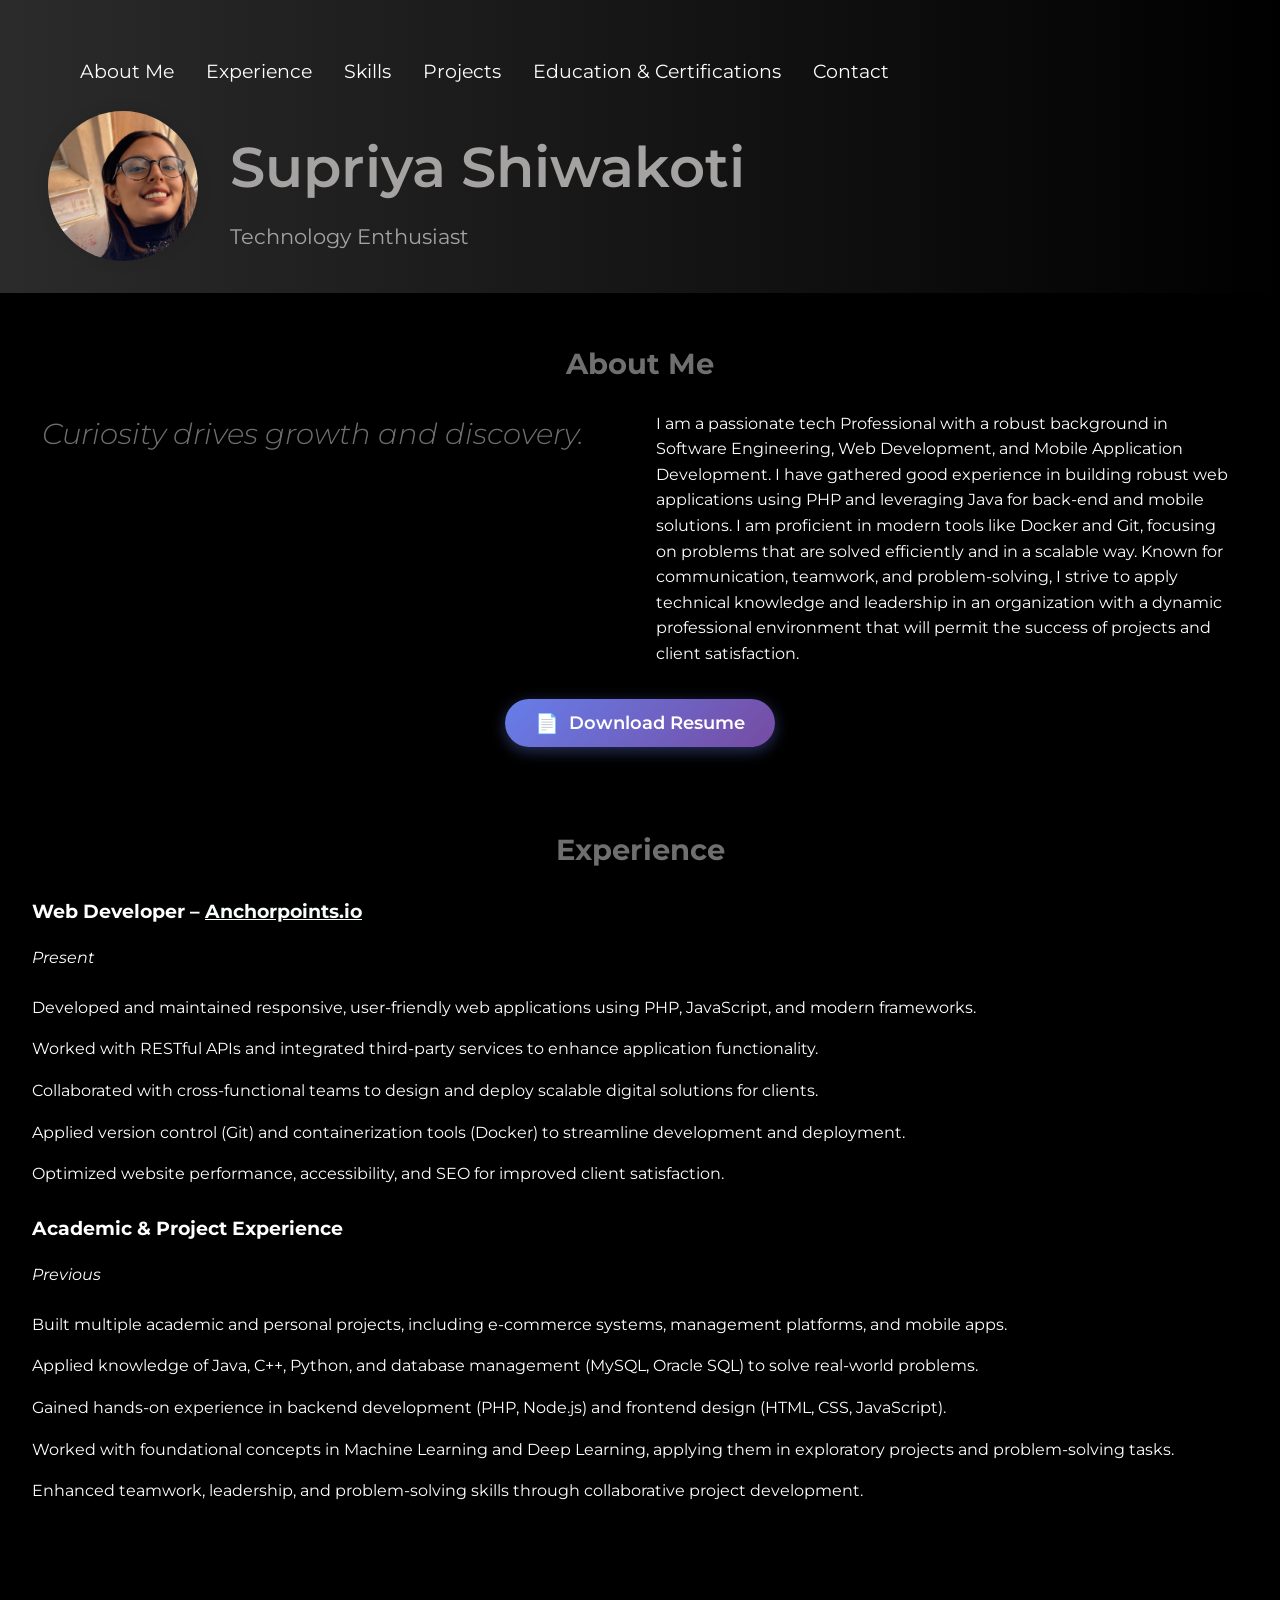
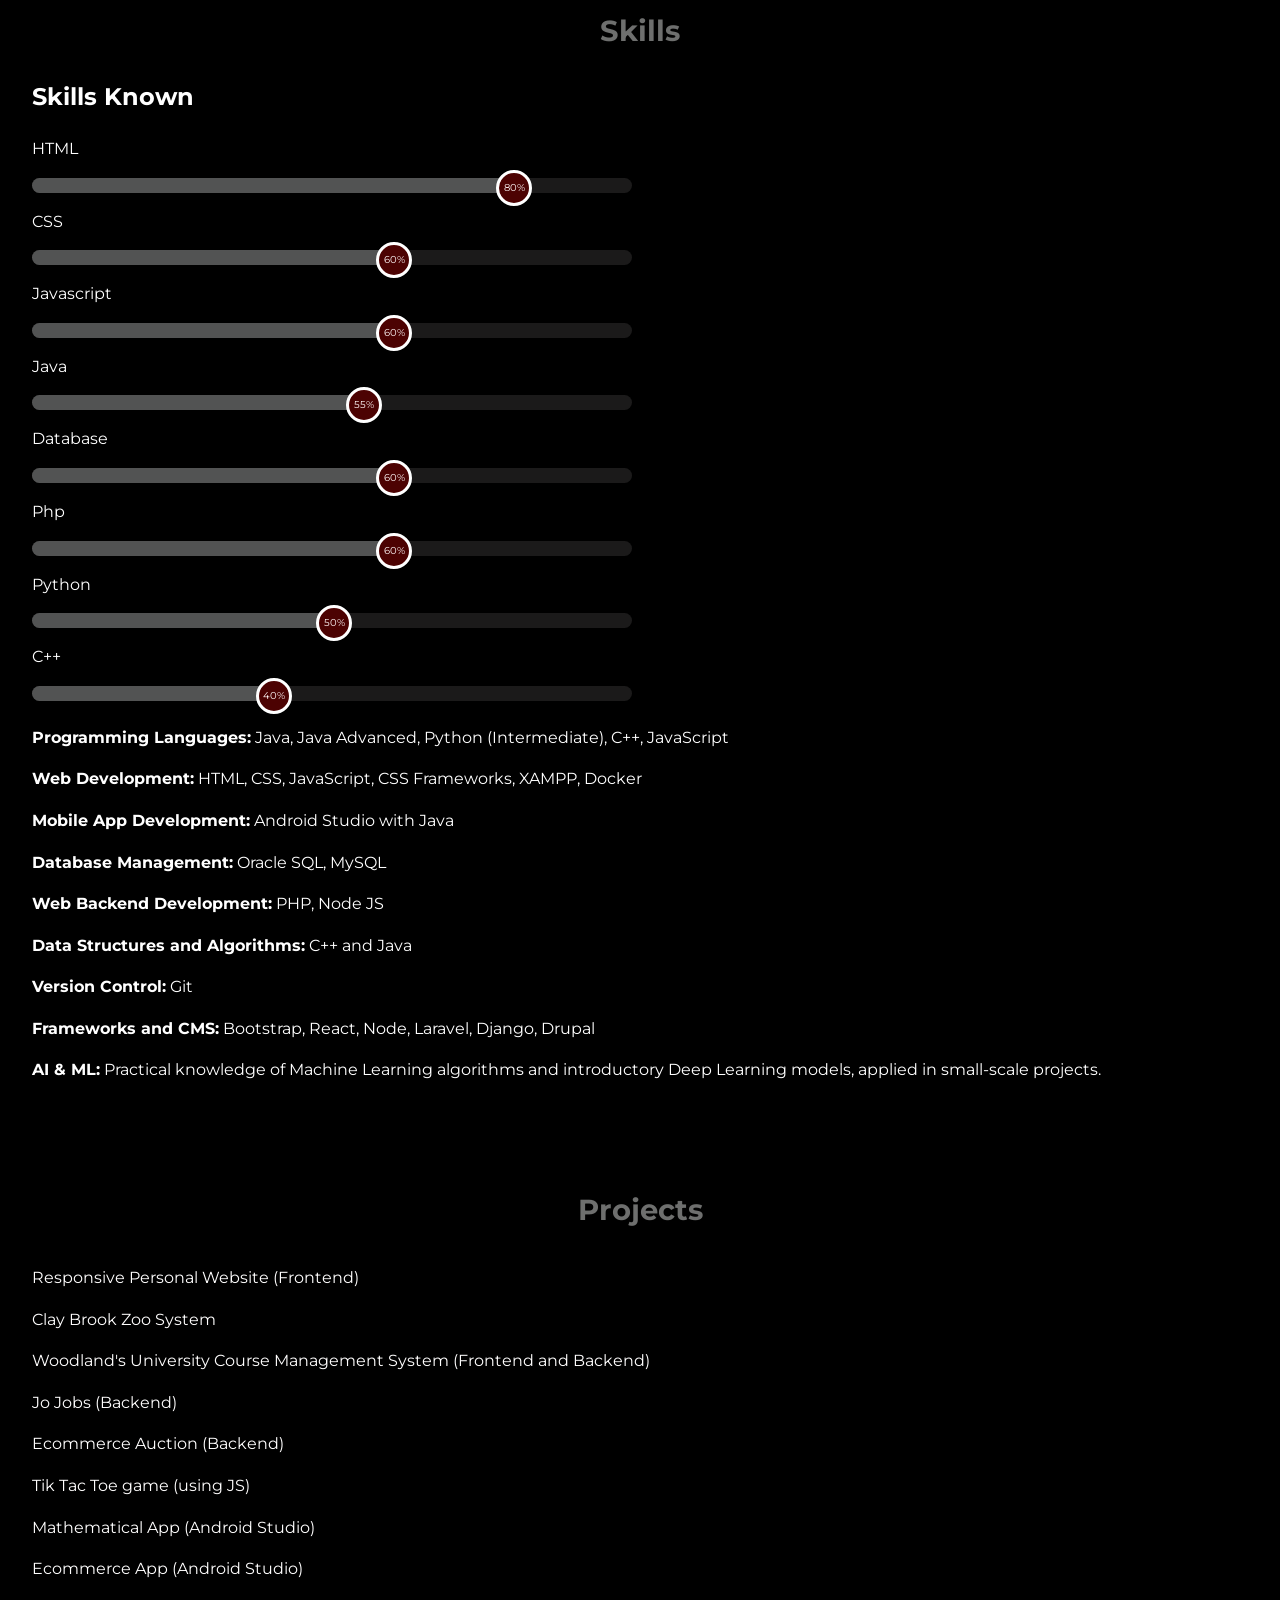
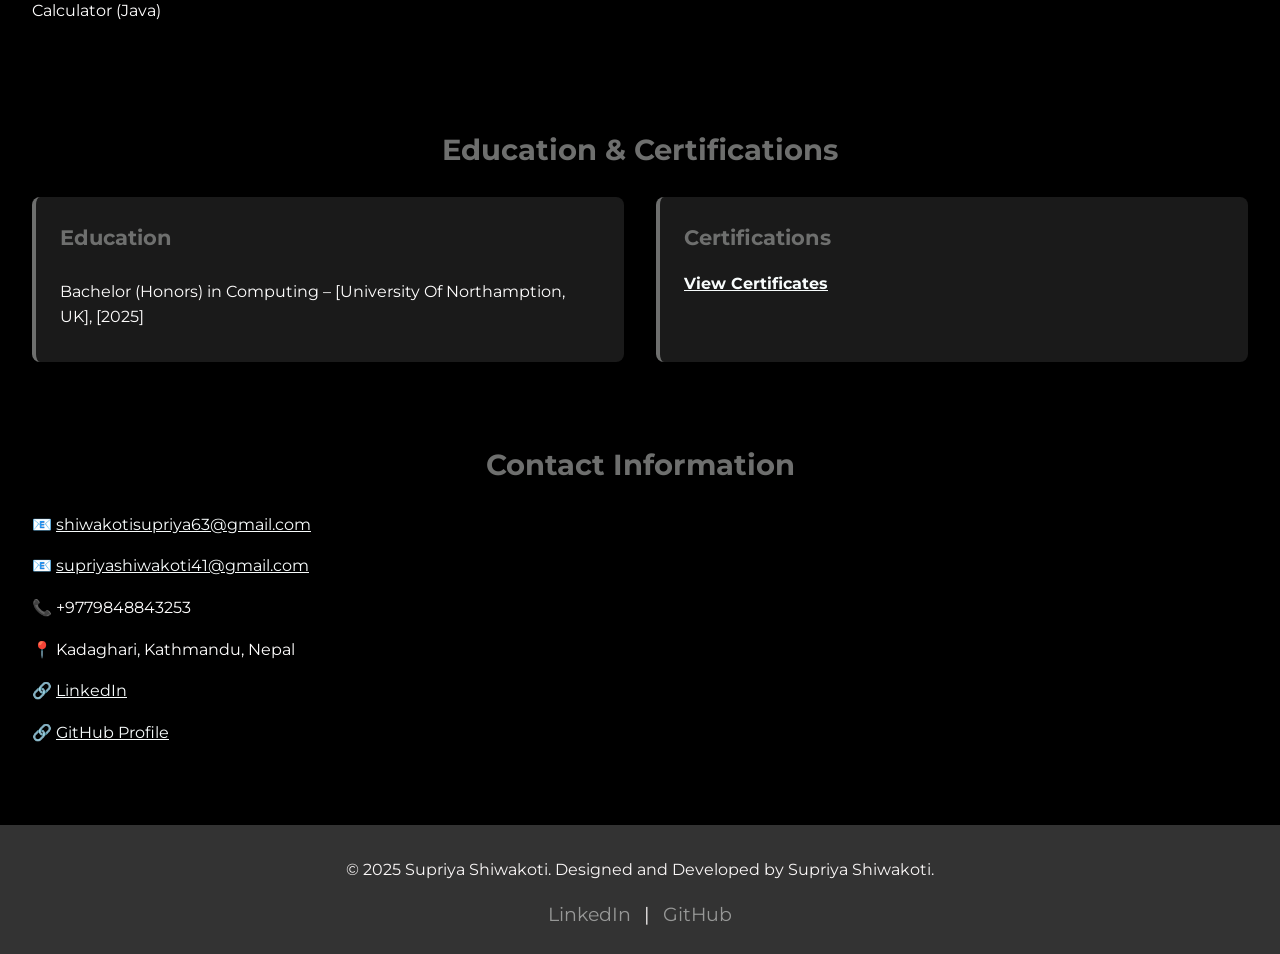
==== index.html @ e42bc9cd "hamburger fixes" ====
<!DOCTYPE html>
<html lang="en">

<head>
    <meta charset="UTF-8">
    <meta name="viewport" content="width=device-width, initial-scale=1.0">
    <title>Supriya Shiwakoti | Technology Enthusiast</title>
    <link rel="stylesheet" href="style.css">
    <link href="https://fonts.googleapis.com/css2?family=Montserrat:wght@300;400;600&display=swap" rel="stylesheet">
    <link href="https://cdn.jsdelivr.net/npm/aos@2.3.1/dist/aos.css" rel="stylesheet">
</head>

<body>
    <header>
        <nav class="navbar">
            <div class="nav-container">
                <button class="hamburger" id="hamburger" onclick="toggleMenu()">
                    <span class="hamburger-line"></span>
                    <span class="hamburger-line"></span>
                    <span class="hamburger-line"></span>
                </button>
                <ul class="nav-menu" id="nav-menu">
                    <li><a href="#about" onclick="closeMenu()">About Me</a></li>
                    <li><a href="#experience" onclick="closeMenu()">Experience</a></li>
                    <li><a href="#skills" onclick="closeMenu()">Skills</a></li>
                    <li><a href="#projects" onclick="closeMenu()">Projects</a></li>
                    <li><a href="#education" onclick="closeMenu()">Education & Certifications</a></li>
                    <li><a href="#contact" onclick="closeMenu()">Contact</a></li>
                </ul>
            </div>
        </nav>
        <div class="profile-container" data-aos="fade-down">
            <img src="images/profile.jpg" alt="Supriya Shiwakoti" class="profile-photo">
            <div class="profile-info">
                <h1>Supriya Shiwakoti</h1>
                <p>Technology Enthusiast</p>
            </div>
        </div>
    </header>

    <section id="about" data-aos="fade-right">
        <h2>About Me</h2>
        <div class="about-content">
            <p class="left">Curiosity drives growth and discovery.</p>
            <p class="right">I am a passionate tech Professional with a robust background in Software Engineering, Web
                Development, and Mobile Application Development. I have gathered good experience in building robust web
                applications using PHP and leveraging Java for back-end and mobile solutions. I am proficient in modern
                tools like Docker and Git, focusing on problems that are solved efficiently and in a scalable way. Known for
                communication, teamwork, and problem-solving, I strive to apply technical knowledge and leadership in an
                organization with a dynamic professional environment that will permit the success of projects and client
                satisfaction.</p>
        </div>
        <div class="resume-download">
            <button class="download-btn" onclick="downloadResume()">
                <span class="download-icon">📄</span>
                Download Resume
            </button>
        </div>
    </section>

    <section id="experience" data-aos="fade-left">
        <h2>Experience</h2>

        <div class="experience-item">
            <h3>Web Developer – <a href="https://www.anchorpoints.io/" target="_blank">Anchorpoints.io</a></h3>
            <p><em>Present</em></p>
            <ul>
                <li>Developed and maintained responsive, user-friendly web applications using PHP, JavaScript, and
                    modern frameworks.</li>
                <li>Worked with RESTful APIs and integrated third-party services to enhance application functionality.
                </li>
                <li>Collaborated with cross-functional teams to design and deploy scalable digital solutions for
                    clients.</li>
                <li>Applied version control (Git) and containerization tools (Docker) to streamline development and
                    deployment.</li>
                <li>Optimized website performance, accessibility, and SEO for improved client satisfaction.</li>
            </ul>
        </div>

        <div class="experience-item">
            <h3>Academic & Project Experience</h3>
            <p><em>Previous</em></p>
            <ul>
                <li>Built multiple academic and personal projects, including e-commerce systems, management platforms,
                    and mobile apps.</li>
                <li>Applied knowledge of Java, C++, Python, and database management (MySQL, Oracle SQL) to solve
                    real-world problems.</li>
                <li>Gained hands-on experience in backend development (PHP, Node.js) and frontend design (HTML, CSS,
                    JavaScript).</li>
                <li>Worked with foundational concepts in Machine Learning and Deep Learning, applying them in
                    exploratory projects and problem-solving tasks.</li>
                <li>Enhanced teamwork, leadership, and problem-solving skills through collaborative project development.
                </li>
            </ul>
        </div>
    </section>

    <section id="skills" data-aos="fade-left">
        <h2>Skills</h2>
        <div class="skill">
            <h1 class="Education">Skills Known</h1>
                <p>HTML</p>
                <div class="bar">
                    <div id="html-bar" class="html"><span>80%</span></div>
                </div>
                <p>CSS</p>
                <div class="bar">
                    <div id="css-bar" class="css"><span>60%</span></div>
                </div>
                <p>Javascript</p>
                <div class="bar">
                    <div id="js-bar" class="js"><span>60%</span></div>
                </div>
                <p>Java</p>
                <div class="bar">
                    <div id="java-bar" class="java"><span>55%</span></div>
                </div>
                <p>Database</p>
                <div class="bar">
                    <div id="database-bar" class="database"><span>60%</span></div>
                </div>
                <p>Php</p>
                <div class="bar">
                    <div id="php-bar" class="php"><span>60%</span></div>
                </div>
                <p>Python</p>
                <div class="bar">
                    <div id="python-bar" class="python"><span>50%</span></div>
                </div>
                <p>C++</p>
                <div class="bar">
                    <div id="c-bar" class="c"><span>40%</span></div>
                </div>

                <ul>
                    <li><strong>Programming Languages:</strong> Java, Java Advanced, Python (Intermediate), C++, JavaScript</li>
                    <li><strong>Web Development:</strong> HTML, CSS, JavaScript, CSS Frameworks, XAMPP, Docker</li>
                    <li><strong>Mobile App Development:</strong> Android Studio with Java</li>
                    <li><strong>Database Management:</strong> Oracle SQL, MySQL</li>
                    <li><strong>Web Backend Development:</strong> PHP, Node JS</li>
                    <li><strong>Data Structures and Algorithms:</strong> C++ and Java</li>
                    <li><strong>Version Control:</strong> Git</li>
                    <li><strong>Frameworks and CMS:</strong> Bootstrap, React, Node, Laravel, Django, Drupal</li>
                    <li><strong>AI & ML:</strong> Practical knowledge of Machine Learning algorithms and introductory Deep Learning models, applied in small-scale projects.</li>
                </ul>
        </div>
    </section>

    <section id="projects" data-aos="fade-right">
        <h2>Projects</h2>
        <ul>
            <li>Responsive Personal Website (Frontend)</li>
            <li>Clay Brook Zoo System</li>
            <li>Woodland's University Course Management System (Frontend and Backend)</li>
            <li>Jo Jobs (Backend)</li>
            <li>Ecommerce Auction (Backend)</li>
            <li>Tik Tac Toe game (using JS)</li>
            <li>Mathematical App (Android Studio)</li>
            <li>Ecommerce App (Android Studio)</li>
            <li>Calculator (Java)</li>
        </ul>
    </section>

    <!-- Education & Certifications Combined -->
    <section id="education" data-aos="fade-left">
        <h2>Education & Certifications</h2>
        
        <div class="education-certifications-container">
            <div class="education-section">
                <h3>Education</h3>
                <ul>
                    <li>Bachelor (Honors) in Computing – [University Of Northamption, UK], [2025]</li>
                </ul>
            </div>
            
            <div class="certifications-section">
                <h3>Certifications</h3>
                <p><a href="https://drive.google.com/drive/folders/1n_HF48qTljhm63hJUiaaTeq3biETv0tl?usp=drive_link" target="_blank"><strong>View Certificates</strong></a></p>
            </div>
        </div>
    </section>

    <section id="contact" data-aos="fade-up">
        <h2>Contact Information</h2>
        <p>📧 <a href="mailto:shiwakotisupriya63@gmail.com">shiwakotisupriya63@gmail.com</a></p>
        <p>📧 <a href="mailto:supriyashiwakoti41@gmail.com">supriyashiwakoti41@gmail.com</a></p>
        <p>📞 +9779848843253</p>
        <p>📍 Kadaghari, Kathmandu, Nepal</p>
        <p>🔗 <a href="https://www.linkedin.com/in/supriya-shiwakoti-239067282/ " target="_blank">LinkedIn</a></p>
        <p>🔗 <a href="https://github.com/shiwakotisupriya" target="_blank">GitHub Profile</a></p>
    </section>

    <!-- Back to Top Button -->
    <button id="backToTopBtn" class="back-to-top" onclick="scrollToTop()">
        <span class="arrow-up">↑</span>
    </button>

    <footer data-aos="fade-in">
        <p>© 2025 Supriya Shiwakoti. Designed and Developed by Supriya Shiwakoti.</p>
        <div class="social-links">
            <a href="https://www.linkedin.com/in/supriya-shiwakoti-239067282/ " target="_blank">LinkedIn</a> |
            <a href="https://github.com/shiwakotisupriya" target="_blank">GitHub</a>
        </div>
    </footer>

    <script src="https://cdn.jsdelivr.net/npm/aos@2.3.1/dist/aos.js"></script>
    <script src="script.js"></script>
    <script>
        function downloadResume() {
            // Create a temporary link element
            const link = document.createElement('a');
            
            // Set the download URL 
            link.href = 'resume/Supriya_Shiwakoti_Resume.pdf'; 
            
            // Set the download attribute with filename
            link.download = 'Supriya_Shiwakoti_Resume.pdf';
            
            // Append to body, click, and remove
            document.body.appendChild(link);
            link.click();
            document.body.removeChild(link);
        }

        // Hamburger menu functionality
        function toggleMenu() {
            const hamburger = document.getElementById('hamburger');
            const navMenu = document.getElementById('nav-menu');
            
            hamburger.classList.toggle('active');
            navMenu.classList.toggle('active');
        }

        function closeMenu() {
            const hamburger = document.getElementById('hamburger');
            const navMenu = document.getElementById('nav-menu');
            
            hamburger.classList.remove('active');
            navMenu.classList.remove('active');
        }

        // Close menu when clicking outside
        document.addEventListener('click', function(event) {
            const hamburger = document.getElementById('hamburger');
            const navMenu = document.getElementById('nav-menu');
            const navbar = document.querySelector('.navbar');
            
            if (!navbar.contains(event.target)) {
                hamburger.classList.remove('active');
                navMenu.classList.remove('active');
            }
        });

        // Back to Top Button functionality
        function scrollToTop() {
            window.scrollTo({
                top: 0,
                behavior: 'smooth'
            });
        }

        // Show/Hide Back to Top Button based on scroll position
        window.onscroll = function() {
            const backToTopBtn = document.getElementById("backToTopBtn");
            if (document.body.scrollTop > 300 || document.documentElement.scrollTop > 300) {
                backToTopBtn.style.display = "block";
                backToTopBtn.style.opacity = "1";
            } else {
                backToTopBtn.style.opacity = "0";
                setTimeout(() => {
                    if (backToTopBtn.style.opacity === "0") {
                        backToTopBtn.style.display = "none";
                    }
                }, 300);
            }
        };
    </script>
</body>
</html>
---- style.css ----
html, body {
    overflow-x: hidden; /* Prevent horizontal scrolling */
    width: 100%; /* Ensure the width is always 100% of the viewport */
}
body {
    font-family: 'Montserrat', Arial, sans-serif;
    margin: 0;
    padding: 0;
    line-height: 1.6;
    background-color: #000;
    color: #fffefe;
    overflow-x: hidden;
}

.navbar {
    background: #06060600;
    padding: 1rem;
    position: relative;
}

.nav-container {
    display: flex;
    justify-content: center;
    align-items: center;
    position: relative;
}

.hamburger {
    display: none;
    flex-direction: column;
    background: transparent;
    border: none;
    cursor: pointer;
    padding: 0.5rem;
    position: fixed;
    right: 10px;
    z-index: 1001;
}

.hamburger-line {
    width: 25px;
    height: 3px;
    background-color: #fffefe;
    margin: 3px 0;
    transition: all 0.3s ease;
    border-radius: 3px;
}

.hamburger.active .hamburger-line:nth-child(1) {
    transform: rotate(45deg) translate(5px, 5px);
}

.hamburger.active .hamburger-line:nth-child(2) {
    opacity: 0;
}

.hamburger.active .hamburger-line:nth-child(3) {
    transform: rotate(-45deg) translate(7px, -6px);
}

.nav-menu {
    list-style: none;
    margin: 0;
    padding: 0;
    display: flex;
    justify-content: center;
    transition: all 0.3s ease;
}

.nav-menu li {
    margin: 0 1rem;
}

.nav-menu li a {
    color: #fffefe;
    text-decoration: none;
    font-size: 1.2rem;
    transition: color 0.3s ease;
}

.nav-menu li a:hover {
    color: rgb(110, 111, 110);
}

header {
    background: linear-gradient(to right, #2b2b2b, #000000);
    color: #a5a2a2;
    padding: 2rem 3rem;
    display: flex;
    align-items: center;
    justify-content: space-between;
    flex-wrap: wrap;
}

.profile-container {
    display: flex;
    align-items: center;
}

.profile-photo {
    border-radius: 50%;
    width: 150px;
    height: 150px;
    margin-right: 2rem;
    box-shadow: 0 0 15px rgba(0, 0, 0, 0.1);
    transition: transform 0.3s ease;
}

.profile-photo:hover {
    transform: scale(1.4);
}

.profile-info h1 {
    margin: 0.5rem 0;
    font-size: 3.5rem;
    font-weight: 600;
}

.profile-info p {
    margin: 0.2rem 0;
    font-size: 1.3rem;
}

section {
    padding: 2rem;
    margin: 1rem 0;
    background: #000;
    border-radius: 8px;
    box-shadow: 0 2px 5px rgba(0, 0, 0, 0.1);
    transition: transform 0.3s ease-in-out;
}

section:hover {
    transform: translateY(-10px);
}

h2 {
    margin-top: 0;
    color:  rgb(110, 111, 110);;
    font-size: 1.8rem;
    text-align: center;
}

ul {
    list-style-type: none;
    padding: 0;
    font-size: 1rem;
}

ul li {
    padding: 0.5rem 0;
}

footer {
    background: #333;
    color: #faf7f7;
    text-align: center;
    padding: 1.5rem 0;
    margin-top: 2rem;
}

footer p {
    margin: 0.5rem 0;
}

.social-links {
    margin-top: 1rem;
    font-size: 1.2rem;
}

.social-links a {
    color:  rgb(151, 152, 151);;
    text-decoration: none;
    margin: 0 0.5rem;
    transition: color 0.3s ease;
}

.social-links a:hover {
    color:  rgb(188, 192, 188);;
}

/* About section layout */
.about-content {
    display: grid;
    grid-template-columns: 1fr 1fr;
    gap: 2rem;
    margin-bottom: 2rem;
    align-items: start;
}

/* Resume Download Button Styles */
.resume-download {
    text-align: center;
    margin-top: 2rem;
}

.download-btn {
    background: linear-gradient(135deg, #667eea 0%, #764ba2 100%);
    border: none;
    color: white;
    padding: 12px 30px;
    font-size: 1.1rem;
    font-weight: 600;
    border-radius: 30px;
    cursor: pointer;
    display: inline-flex;
    align-items: center;
    gap: 10px;
    transition: all 0.3s ease;
    box-shadow: 0 4px 15px rgba(102, 126, 234, 0.4);
    font-family: 'Montserrat', sans-serif;
}

.download-btn:hover {
    transform: translateY(-2px);
    box-shadow: 0 6px 20px rgba(102, 126, 234, 0.6);
    background: linear-gradient(135deg, #5a67d8 0%, #6b46c1 100%);
}

.download-btn:active {
    transform: translateY(0);
}

.download-icon {
    font-size: 1.2rem;
}

/* Education & Certifications Combined Section */
.education-certifications-container {
    display: grid;
    grid-template-columns: 1fr 1fr;
    gap: 2rem;
    margin-top: 1rem;
}

.education-section, .certifications-section {
    background: #1a1a1a;
    padding: 1.5rem;
    border-radius: 8px;
    border-left: 4px solid rgb(110, 111, 110);
}

.education-section h3, .certifications-section h3 {
    color: rgb(110, 111, 110);
    margin-top: 0;
    margin-bottom: 1rem;
    font-size: 1.3rem;
    text-align: left;
}

.education-section ul, .certifications-section ul {
    margin: 0;
}

.education-section li, .certifications-section p {
    font-size: 1rem;
    line-height: 1.6;
}

/* Back to Top Button Styles */
.back-to-top {
    position: fixed;
    bottom: 30px;
    right: 30px;
    background: linear-gradient(135deg, #667eea 0%, #764ba2 100%);
    color: white;
    border: none;
    border-radius: 50%;
    width: 60px;
    height: 60px;
    font-size: 1.5rem;
    cursor: pointer;
    display: none;
    opacity: 0;
    transition: all 0.3s ease;
    box-shadow: 0 4px 15px rgba(102, 126, 234, 0.4);
    z-index: 1000;
}

.back-to-top:hover {
    transform: translateY(-3px);
    box-shadow: 0 6px 20px rgba(102, 126, 234, 0.6);
    background: linear-gradient(135deg, #5a67d8 0%, #6b46c1 100%);
}

.back-to-top:active {
    transform: translateY(-1px);
}

.arrow-up {
    display: inline-block;
    font-weight: bold;
    line-height: 1;
}

/* Base styles remain the same until media queries */

/* Tablet styles (768px - 1024px) */
@media (max-width: 1024px) and (min-width: 769px) {
    header {
        padding: 1.5rem 2rem;
    }
    
    .profile-info h1 {
        font-size: 2.8rem;
    }
    
    section {
        padding: 1.5rem;
        margin: 0.8rem 0;
    }
    
    .education-certifications-container {
        gap: 1.5rem;
    }
    
    .bar {
        width: 80%;
    }
    
    /* About section for tablet */
    .about-content {
        gap: 1.5rem;
    }
    
    .left {
        font-size: 1.6rem;
    }
    
    .right {
        font-size: 0.95rem;
    }
}

/* Mobile styles (768px and below) */
@media (max-width: 768px) {
    .hamburger {
        display: flex;
    }

    .nav-menu {
        position: fixed;
        left: -100%;
        top: 70px;
        flex-direction: column;
        background: rgba(0, 0, 0, 0.95);
        backdrop-filter: blur(10px);
        width: 100%;
        text-align: center;
        transition: 0.3s;
        box-shadow: 0 10px 27px rgba(0, 0, 0, 0.05);
        padding: 2rem 0;
        z-index: 1000;
    }

    .nav-menu.active {
        left: 0;
    }

    .nav-menu li {
        margin: 1rem 0;
    }

    .nav-menu li a {
        font-size: 1.1rem;
        padding: 0.5rem 1rem;
        display: block;
        border-radius: 5px;
        transition: all 0.3s ease;
    }

    .nav-menu li a:hover {
        background: rgba(110, 111, 110, 0.1);
        color: rgb(110, 111, 110);
    }

    header {
        flex-direction: column;
        align-items: center;
        text-align: center;
    }

    .profile-photo {
        margin-bottom: 1rem;
        width: 100px;
        height: 100px;
    }

    .profile-info h1 {
        font-size: 1.8rem;
    }

    .profile-info p {
        font-size: 0.9rem;
    }

    h2 {
        font-size: 1.5rem;
    }

    section {
        padding: 1.5rem;
    }



    .bar {
        width: 80%; /* Reduce the width of the skill bars */
        margin: 0 auto; /* Center the bars */
    }

    /* About section mobile layout */
    .about-content {
        grid-template-columns: 1fr;
        gap: 1.5rem;
        text-align: center;
    }

    .right {
        grid-column: 1;
        width: 100%;
        order: 2;
        text-align: left;
        font-size: 0.95rem;
    }

    .left {
        grid-column: 1;
        width: 100%;
        order: 1;
        font-size: 1.4rem;
        text-align: center;
        padding: 1rem;
        background: rgba(110, 111, 110, 0.1);
        border-radius: 8px;
        border-left: 4px solid rgb(110, 111, 110);
    }

    .profile-info p {
        font-size: 1rem;
    }

    /* Mobile responsiveness for education & certifications */
    .education-certifications-container {
        grid-template-columns: 1fr;
        gap: 1rem;
    }

    .download-btn {
        padding: 10px 25px;
        font-size: 1rem;
    }

    /* Back to Top Button Mobile Styles */
    .back-to-top {
        bottom: 20px;
        right: 20px;
        width: 50px;
        height: 50px;
        font-size: 1.3rem;
    }
}

/* Small mobile styles (480px and below) */
@media (max-width: 480px) {
    .navbar ul li a {
        font-size: 1rem;
    }
    
    .profile-info h1 {
        font-size: 1.5rem;
    }
    
    .profile-info p {
        font-size: 0.8rem;
    }
    
    section {
        padding: 1rem;
        margin: 0.5rem 0;
    }
    
    h2 {
        font-size: 1.3rem;
    }
    
    .left {
        font-size: 1.2rem;
        padding: 0.8rem;
    }
    
    .right {
        font-size: 0.9rem;
    }
    
    .bar {
        width: 90%;
        height: 12px;
    }
    
    .bar div span {
        width: 25px;
        height: 25px;
        font-size: 9px;
        margin-top: -6px;
    }
    
    .download-btn {
        padding: 8px 20px;
        font-size: 0.9rem;
    }
    
    .back-to-top {
        width: 45px;
        height: 45px;
        font-size: 1.2rem;
        bottom: 15px;
        right: 15px;
    }
    
    footer {
        padding: 1rem 0;
    }
    
    .social-links {
        font-size: 1rem;
    }
}

/* Extra small devices (360px and below) */
@media (max-width: 360px) {
    .profile-photo {
        width: 80px;
        height: 80px;
    }
    
    .profile-info h1 {
        font-size: 1.3rem;
    }
    
    .navbar ul li {
        margin: 0.3rem 0;
    }
    
    .navbar ul li a {
        font-size: 0.9rem;
    }
    
    section {
        padding: 0.8rem;
    }
    
    .download-btn {
        padding: 6px 15px;
        font-size: 0.8rem;
    }
}

/* Landscape orientation for mobile */
@media (max-width: 768px) and (orientation: landscape) {
    .profile-photo {
        width: 80px;
        height: 80px;
    }
    
    .profile-info h1 {
        font-size: 1.5rem;
    }
    
    header {
        padding: 1rem 2rem;
    }
}

.skill{
    color: white;
}
.bar{
    background-color: rgb(55, 53, 53,0.5);
    width: 100%;
    max-width: 600px;
    height: 15px;
    border-radius: 50px;
    margin: 0.5rem 0;
}
.bar div{
    width: 0%;
    height: 15px;
    border-radius: 50px;
    /* background-color: rgb(249, 8, 8); */
}
.bar div span{
    height: 30px;
    width: 30px;
    border-radius: 70%;
    background-color: rgb(76, 2, 2);
    float: right;
    margin-top: -8px;
    margin-right: -20px;
    color: rgb(255, 247, 247);
    font-size: 10px;
    justify-content: center;
    align-items: center;
    display: flex;
    border: solid white;
}
.html{
    background-color: rgb(82, 83, 83);
    animation: html 1s linear forwards;
}
@keyframes html {
    100%{
        width: 80%;
    }
}
.css{
    background-color: rgb(82, 83, 83);
    animation: css 1s linear forwards;

}
@keyframes css {
    100%{
        width: 70%;
    }
}
.js{
    background-color:rgb(82, 83, 83);
    animation: js 1s linear forwards;
}
@keyframes js {
    100%{
        width: 80%;
    }
}
.java{
    background-color: rgb(82, 83, 83);
    animation: java 1s linear forwards;
}
@keyframes java {
    100%{
        width: 60%;
    }
}
.database{
    background-color: rgb(82, 83, 83);
    animation: database 1s linear forwards;
}
@keyframes database {
    100%{
        width: 70%;
    }
}
.php{
    background-color:rgb(82, 83, 83);
    animation: php 1s linear forwards;
}
@keyframes php {
    100%{
        width: 80%;
    }
}
.python{
    background-color: rgb(82, 83, 83);
    animation: python 1s linear forwards;
}
@keyframes python {
    100%{
        width: 70%;
    }
}
.c{
    background-color: rgb(82, 83, 83);
    animation: c 1s linear forwards;
}
@keyframes c {
    100%{
        width: 40%;
    }
}

.right{
    width: 98%;
    margin: 0;
    font-size: 1rem;
    line-height: 1.6;
}

.left{
    grid-column: 1;
    width: 95%;
    margin: 0;
    font-size: 1.8rem;
    font-weight: 300;
    font-style: italic;
    color: rgb(110, 111, 110);
    display: flex;
    align-items: center;
    justify-content: center;
    text-align: center;
}
a{
    color: rgb(248, 252, 252);
}

@keyframes html {
    100%{
        width: 80%;
    }
}
@keyframes css {
    100%{
        width: 60%;
    }
}
@keyframes js {
    100%{
        width: 60%;
    }
}
@keyframes java {
    100%{
        width: 55%;
    }
}
@keyframes database {
    100%{
        width: 60%;
    }
}
@keyframes php {
    100%{
        width: 60%;
    }
}
@keyframes python {
    100%{
        width: 50%;
    }
}
@keyframes c {
    100%{
        width: 40%;
    }
}
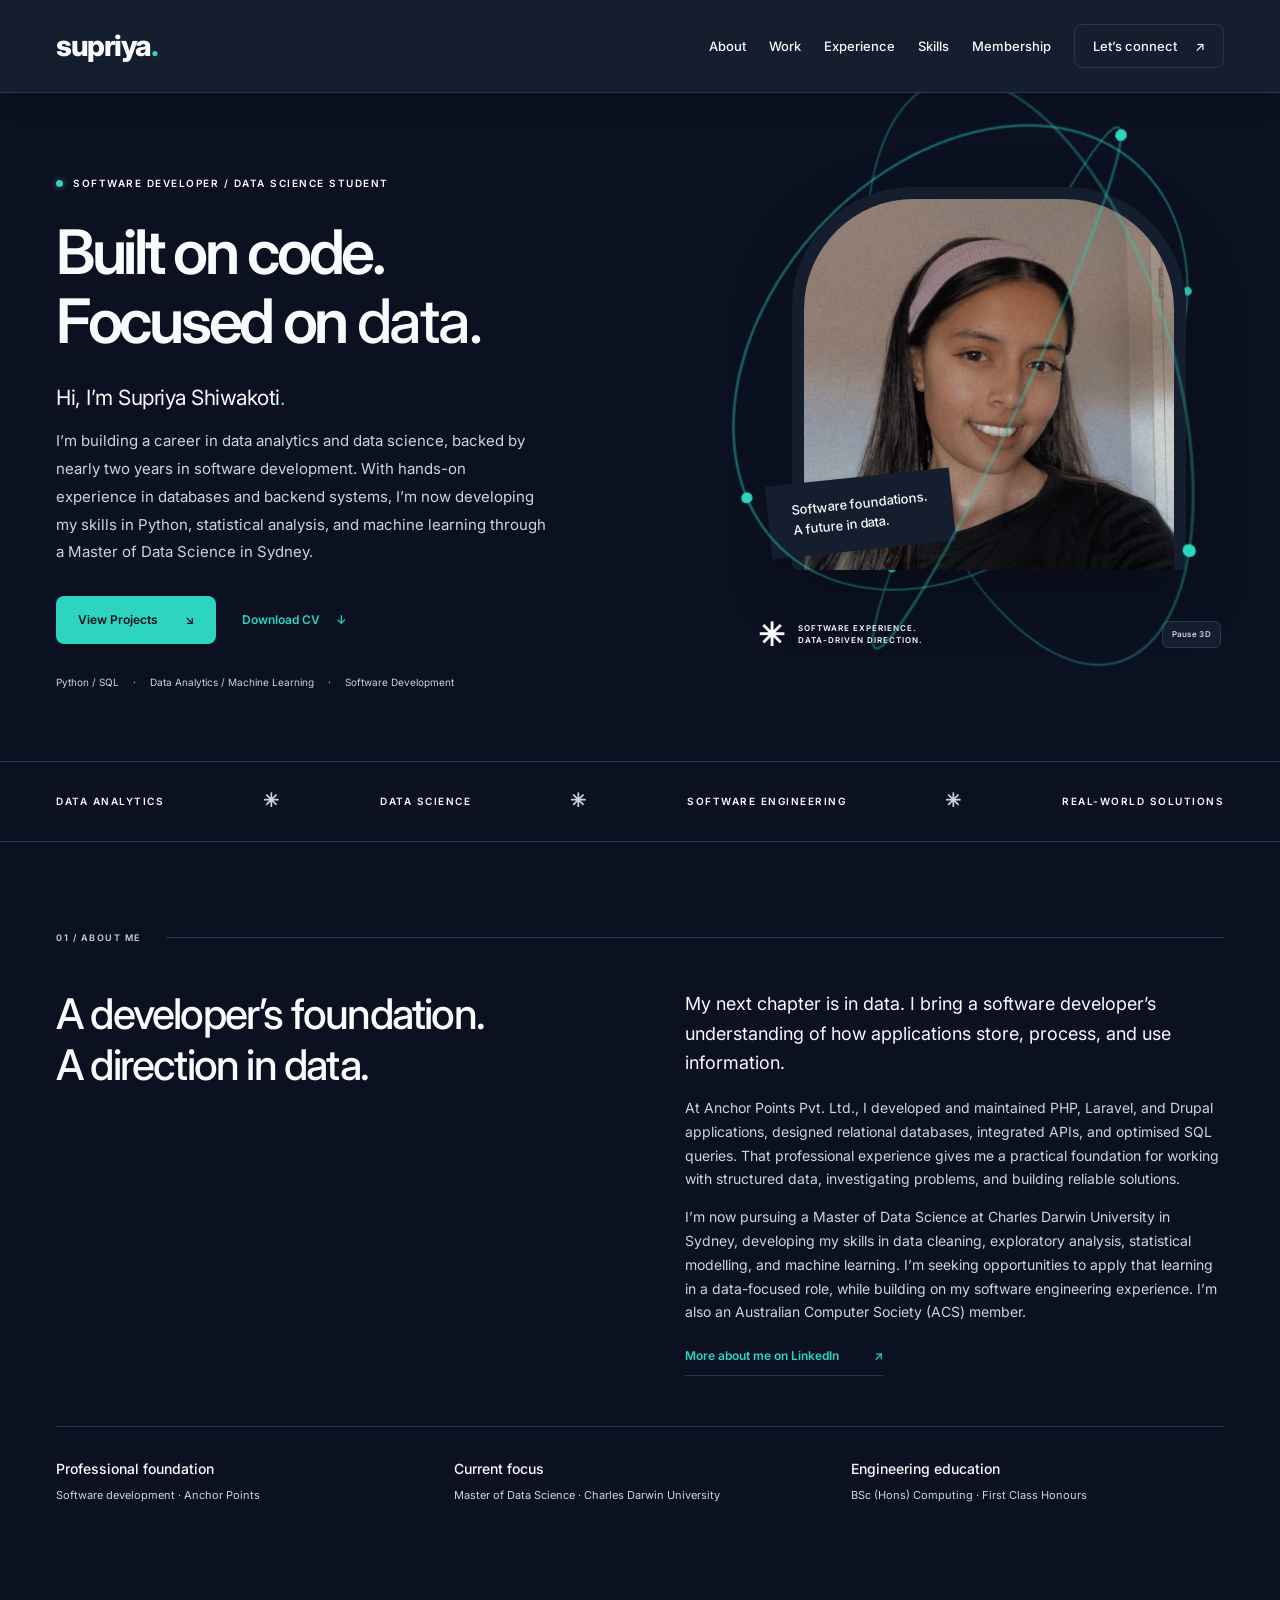
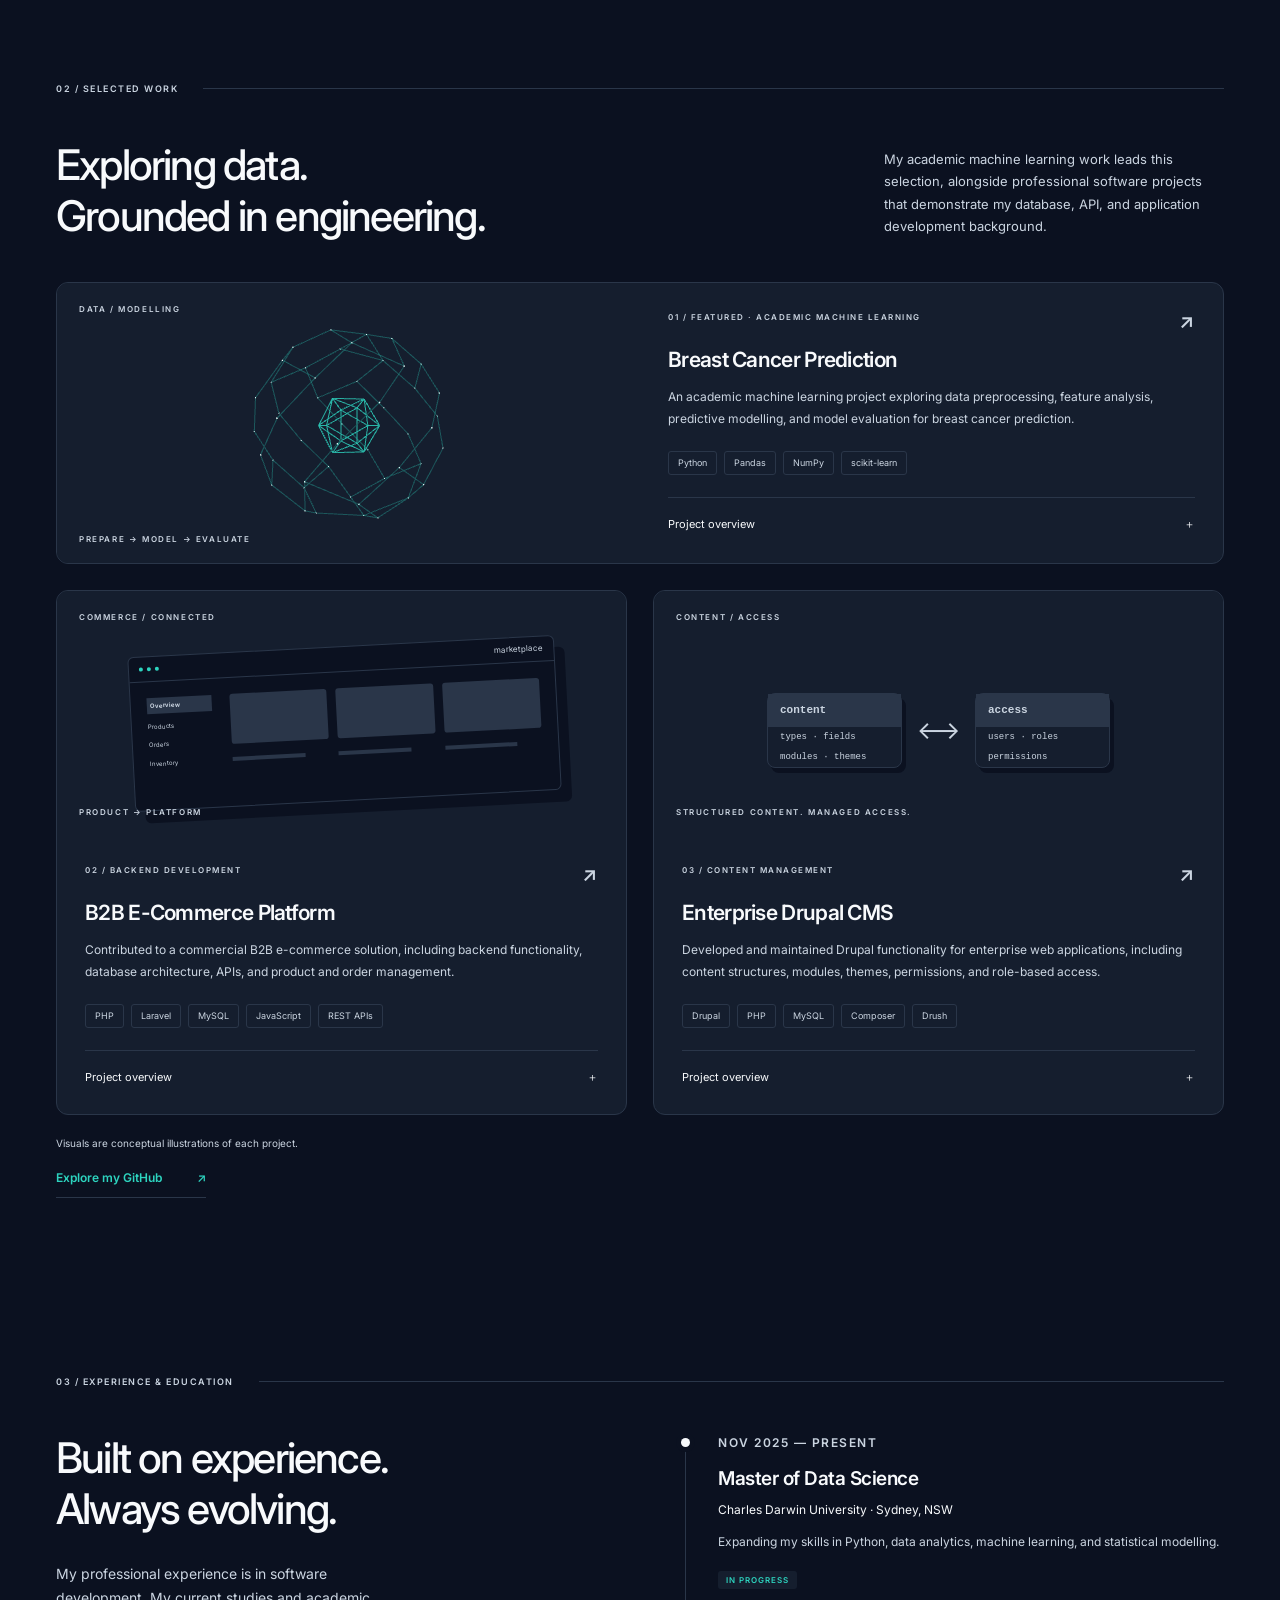
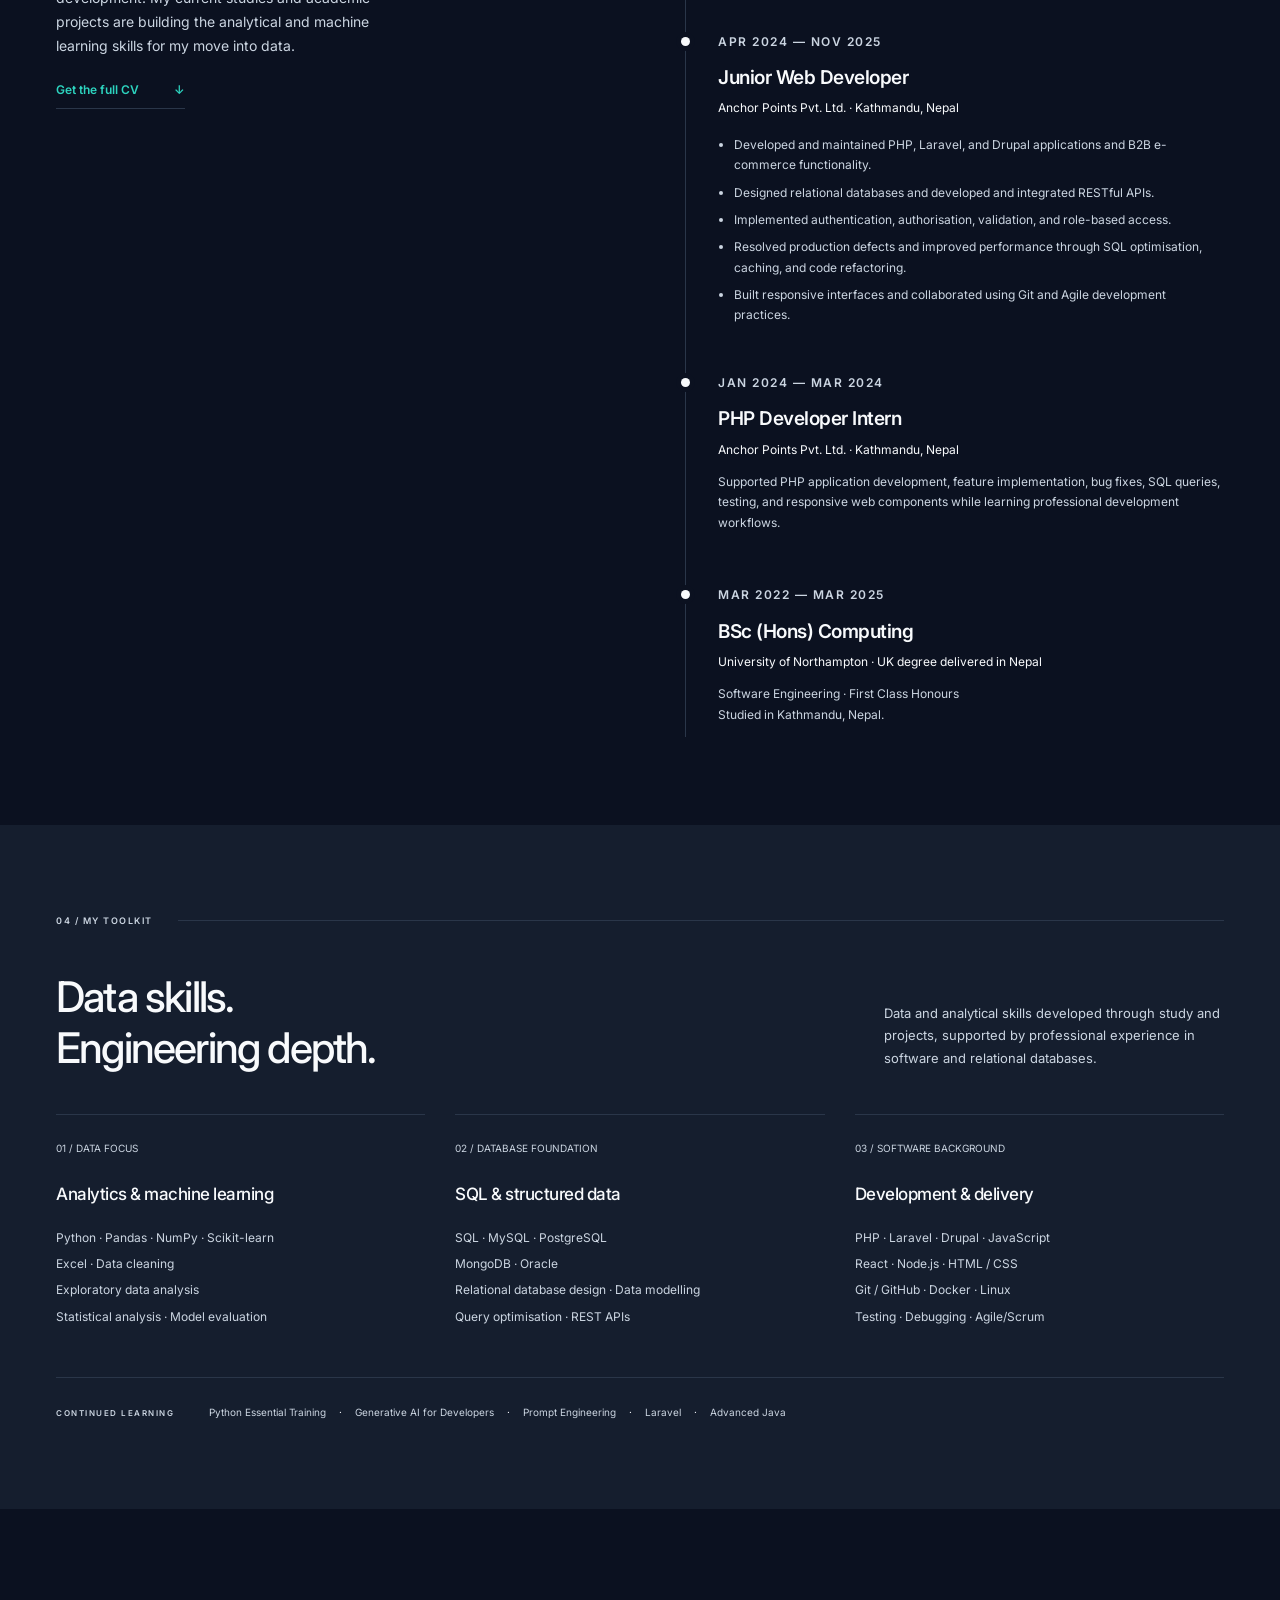
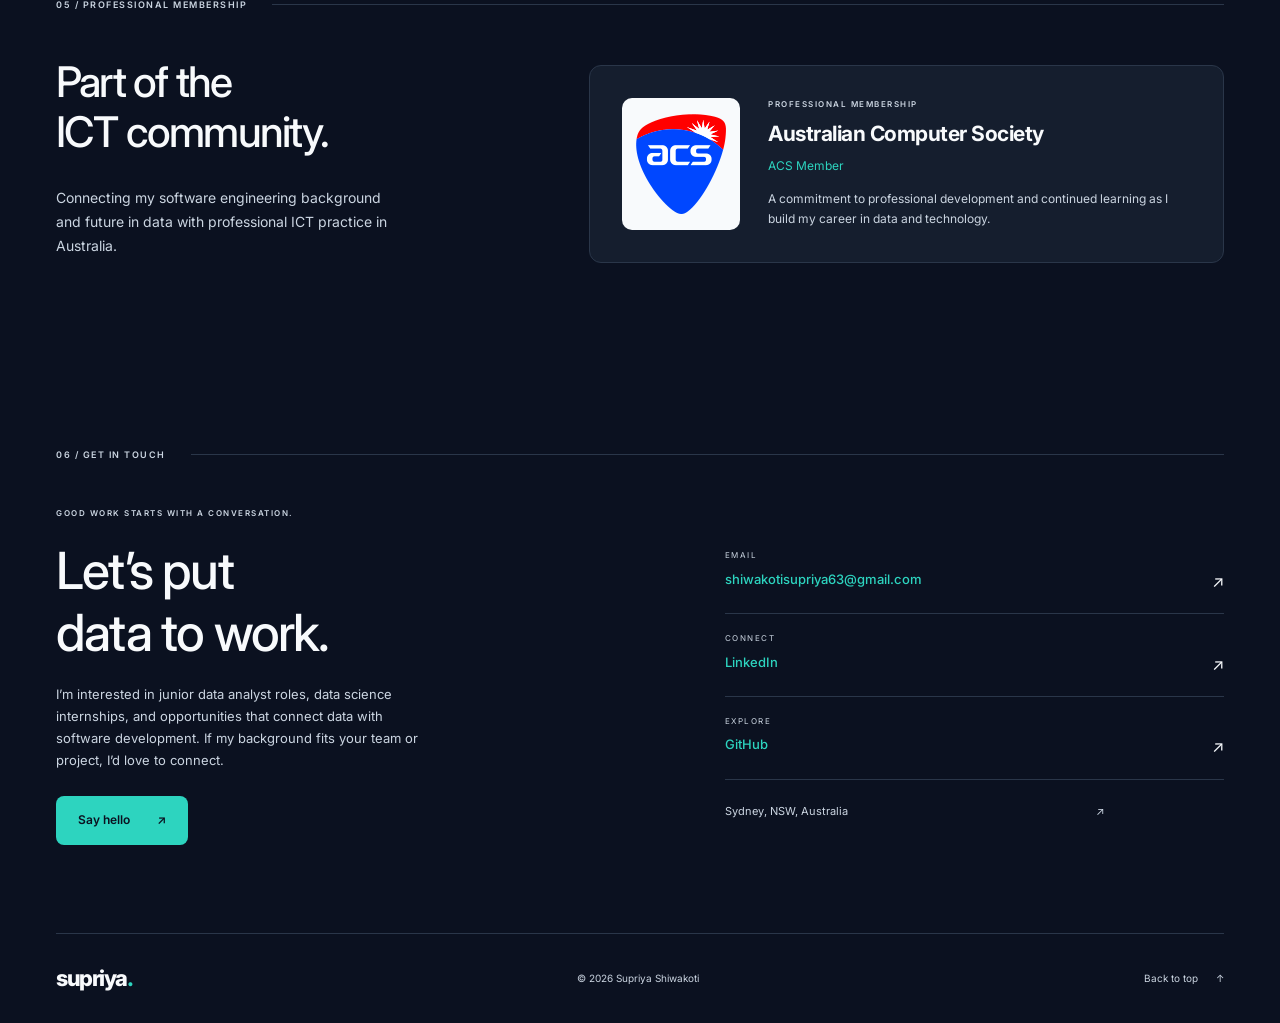
==== commit 6dc27749: "webside updated" ====
--- a/index.html
+++ b/index.html
@@ -1,279 +1,45 @@
-<!DOCTYPE html>
-<html lang="en">
+<!doctype html>
+<html lang="en-AU">
+<head>
+<meta charset="utf-8"><meta name="viewport" content="width=device-width, initial-scale=1"><meta name="theme-color" content="#0B1120">
+<title>Supriya Shiwakoti &#8212; Data Science & Software Development</title>
+<meta name="description" content="Software developer building a career in data analytics and data science. Sydney-based Master of Data Science student with experience in SQL, databases, APIs and backend development.">
+<meta property="og:type" content="website"><meta property="og:title" content="Supriya Shiwakoti &#8212; Data Science & Software Development"><meta property="og:description" content="Built on code. Focused on data. Explore my data science studies, machine learning project and professional software development experience.">
+<link rel="icon" href="images/favicon.svg" type="image/svg+xml"><link rel="preconnect" href="https://fonts.googleapis.com">
+<link rel="preconnect" href="https://fonts.gstatic.com" crossorigin>
+<link href="https://fonts.googleapis.com/css2?family=Inter:wght@400;500;600;700;800&amp;display=swap" rel="stylesheet">
+<link rel="stylesheet" href="style.css?v=19-wrapped-orbit"><script src="script.js?v=16-membership" defer></script>
+<script type="module" src="scene.js?v=19-wrapped-orbit"></script>
+</head>
+<body>
+<a class="skip-link" href="#main">Skip to content</a>
+<header class="site-header"><nav class="nav wrap" aria-label="Main navigation"><a class="brand" href="#home" aria-label="Supriya Shiwakoti, home">supriya<span>.</span></a><button class="menu-toggle" aria-controls="nav-links" aria-expanded="false" hidden>Menu <span aria-hidden="true">&#65291;</span></button><div class="nav-links" id="nav-links"><a href="#about">About</a><a href="#projects">Work</a><a href="#experience">Experience</a><a href="#skills">Skills</a><a href="#membership">Membership</a><a class="nav-contact" href="#contact">Let&#8217;s connect <span aria-hidden="true">&#8599;</span></a></div></nav></header>
+<main id="main">
+<section class="hero wrap" id="home" aria-labelledby="hero-title"><div class="hero-copy"><p class="eyebrow"><span class="status-dot"></span> SOFTWARE DEVELOPER / DATA SCIENCE STUDENT</p><h1 id="hero-title">Built on code.<br>Focused on <em>data.</em></h1><p class="hero-intro">Hi, I&#8217;m Supriya Shiwakoti<span class="accent">.</span></p><p class="hero-description">I&#8217;m building a career in data analytics and data science, backed by nearly two years in software development. With hands-on experience in databases and backend systems, I&#8217;m now developing my skills in Python, statistical analysis, and machine learning through a Master of Data Science in Sydney.</p><div class="actions"><a class="button primary" href="#projects">View Projects <span aria-hidden="true">&#8600;</span></a><a class="button text-button" href="resume/Supriya_Shiwakoti_Resume.pdf?v=8" download>Download CV <span aria-hidden="true">&#8595;</span></a></div><div class="hero-note"><span>Python / SQL</span><span>Data Analytics / Machine Learning</span><span>Software Development</span></div></div><figure class="portrait-block"><div class="hero-orbit" data-three-scene="orbit" aria-hidden="true"></div><div class="portrait-frame"><div class="portrait-image"><img src="images/profile.jpg?v=11" alt="Supriya Shiwakoti smiling" width="900" height="1600" fetchpriority="high"><div class="hex-layer" aria-hidden="true"></div></div><span class="portrait-tag">Software foundations.<br>A future in data.</span></div><figcaption><span class="tiny-cross" aria-hidden="true">&#10035;</span><span>SOFTWARE EXPERIENCE.<br>DATA-DRIVEN DIRECTION.</span><button class="scene-toggle" type="button" aria-pressed="false" hidden>Pause 3D</button></figcaption></figure></section>
+<div class="specialty-strip"><div class="wrap"><span>DATA ANALYTICS</span><span aria-hidden="true">&#10035;</span><span>DATA SCIENCE</span><span aria-hidden="true">&#10035;</span><span>SOFTWARE ENGINEERING</span><span aria-hidden="true">&#10035;</span><span>REAL-WORLD SOLUTIONS</span></div></div>
+<section class="section wrap about" id="about" aria-labelledby="about-title"><div class="section-label"><span>01 / ABOUT ME</span><span class="line"></span></div><div class="about-grid"><h2 id="about-title">A developer&#8217;s foundation.<br><em>A direction in data.</em></h2><div><p class="lead">My next chapter is in data. I bring a software developer&#8217;s understanding of how applications store, process, and use information.</p><p>At Anchor Points Pvt. Ltd., I developed and maintained PHP, Laravel, and Drupal applications, designed relational databases, integrated APIs, and optimised SQL queries. That professional experience gives me a practical foundation for working with structured data, investigating problems, and building reliable solutions.</p><p>I&#8217;m now pursuing a Master of Data Science at Charles Darwin University in Sydney, developing my skills in data cleaning, exploratory analysis, statistical modelling, and machine learning. I&#8217;m seeking opportunities to apply that learning in a data-focused role, while building on my software engineering experience. I&#8217;m also an Australian Computer Society (ACS) member.</p><a class="inline-link" href="https://www.linkedin.com/in/supriya-shiwakoti-239067282/" target="_blank" rel="noopener noreferrer">More about me on LinkedIn <span aria-hidden="true">&#8599;</span></a></div></div><div class="facts"><div><strong>Professional foundation</strong><span>Software development &#183; Anchor Points</span></div><div><strong>Current focus</strong><span>Master of Data Science &#183; Charles Darwin University</span></div><div><strong>Engineering education</strong><span>BSc (Hons) Computing &#183; First Class Honours</span></div></div></section>
+<section class="work-section" id="projects" aria-labelledby="work-title"><div class="section wrap"><div class="section-label"><span>02 / SELECTED WORK</span><span class="line"></span></div><div class="section-heading"><h2 id="work-title">Exploring data.<br><em>Grounded in engineering.</em></h2><p>My academic machine learning work leads this selection, alongside professional software projects that demonstrate my database, API, and application development background.</p></div><div class="projects">
+<article class="project-card wide-project"><div class="project-art forecast" aria-hidden="true"><span class="art-label">DATA / MODELLING</span><div class="project-three" data-three-scene="network"></div><svg viewBox="0 0 500 230" fill="none"><path class="chart-grid" d="M25 45H475M25 100H475M25 155H475M25 210H475M80 25V210M170 25V210M260 25V210M350 25V210M440 25V210"/><path class="chart-area" d="M25 185L70 160L115 177L160 110L205 130L250 90L295 108L340 60L385 77L430 35L475 45V210H25Z"/><path class="chart-line" d="M25 185L70 160L115 177L160 110L205 130L250 90L295 108L340 60L385 77L430 35L475 45"/><circle cx="340" cy="60" r="6" fill="#2DD4BF"/></svg><span class="art-foot">PREPARE &#8594; MODEL &#8594; EVALUATE</span></div><div class="project-body"><div class="project-kicker"><span>01 / FEATURED &#183; ACADEMIC MACHINE LEARNING</span><span aria-hidden="true">&#8599;</span></div><h3>Breast Cancer Prediction</h3><p>An academic machine learning project exploring data preprocessing, feature analysis, predictive modelling, and model evaluation for breast cancer prediction.</p><ul class="tags" aria-label="Technologies"><li>Python</li><li>Pandas</li><li>NumPy</li><li>scikit-learn</li></ul><details><summary>Project overview <span aria-hidden="true">&#65291;</span></summary><div class="project-details"><p><strong>Focus:</strong> Investigating how data preparation and feature analysis support predictive modelling in an academic setting.</p><p><strong>Approach:</strong> Prepare and explore data, train predictive models, and evaluate their performance. This is an academic project.</p></div></details></div></article>
+<article class="project-card"><div class="project-art commerce" aria-hidden="true"><span class="art-label">COMMERCE / CONNECTED</span><div class="store-window"><div class="window-top"><i></i><i></i><i></i><span>marketplace</span></div><div class="store-content"><div class="store-side"><b>Overview</b><span>Products</span><span>Orders</span><span>Inventory</span></div><div class="store-items"><div></div><div></div><div></div><span></span><span></span><span></span></div></div></div><span class="art-foot">PRODUCT &#8594; PLATFORM</span></div><div class="project-body"><div class="project-kicker"><span>02 / BACKEND DEVELOPMENT</span><span aria-hidden="true">&#8599;</span></div><h3>B2B E-Commerce Platform</h3><p>Contributed to a commercial B2B e-commerce solution, including backend functionality, database architecture, APIs, and product and order management.</p><ul class="tags" aria-label="Technologies"><li>PHP</li><li>Laravel</li><li>MySQL</li><li>JavaScript</li><li>REST APIs</li></ul><details><summary>Project overview <span aria-hidden="true">&#65291;</span></summary><div class="project-details"><p><strong>Focus:</strong> Building and maintaining backend features that support business-to-business commerce.</p><p><strong>Contribution:</strong> Database structures, API development, product and order management, and ongoing application maintenance.</p></div></details></div></article>
+<article class="project-card"><div class="project-art database" aria-hidden="true"><span class="art-label">CONTENT / ACCESS</span><div class="schema"><div><b>content</b><span>types &#183; fields</span><span>modules &#183; themes</span></div><span class="schema-link">&#10231;</span><div><b>access</b><span>users &#183; roles</span><span>permissions</span></div></div><span class="art-foot">STRUCTURED CONTENT. MANAGED ACCESS.</span></div><div class="project-body"><div class="project-kicker"><span>03 / CONTENT MANAGEMENT</span><span aria-hidden="true">&#8599;</span></div><h3>Enterprise Drupal CMS</h3><p>Developed and maintained Drupal functionality for enterprise web applications, including content structures, modules, themes, permissions, and role-based access.</p><ul class="tags" aria-label="Skills"><li>Drupal</li><li>PHP</li><li>MySQL</li><li>Composer</li><li>Drush</li></ul><details><summary>Project overview <span aria-hidden="true">&#65291;</span></summary><div class="project-details"><p><strong>Focus:</strong> Maintaining structured content and application functionality in a Drupal-based CMS.</p><p><strong>Approach:</strong> Work with content structures, modules, themes, permissions, and role-based access.</p></div></details></div></article></div><p class="work-note">Visuals are conceptual illustrations of each project.</p><a class="inline-link" href="https://github.com/shiwakotisupriya" target="_blank" rel="noopener noreferrer">Explore my GitHub <span aria-hidden="true">&#8599;</span></a></div></section>
+<section class="section wrap" id="experience" aria-labelledby="experience-title"><div class="section-label"><span>03 / EXPERIENCE & EDUCATION</span><span class="line"></span></div><div class="journey-grid"><div class="journey-intro"><h2 id="experience-title">Built on experience.<br><em>Always evolving.</em></h2><p>My professional experience is in software development. My current studies and academic projects are building the analytical and machine learning skills for my move into data.</p><a class="inline-link" href="resume/Supriya_Shiwakoti_Resume.pdf?v=8" download>Get the full CV <span aria-hidden="true">&#8595;</span></a></div><div class="timeline">
+<article><p class="timeline-date">NOV 2025 &#8212; PRESENT</p><h3>Master of Data Science</h3><p class="organisation">Charles Darwin University &#183; Sydney, NSW</p><p>Expanding my skills in Python, data analytics, machine learning, and statistical modelling.</p><span class="small-badge">IN PROGRESS</span></article>
+<article><p class="timeline-date">APR 2024 &#8212; NOV 2025</p><h3>Junior Web Developer</h3><p class="organisation">Anchor Points Pvt. Ltd. &#183; Kathmandu, Nepal</p><ul><li>Developed and maintained PHP, Laravel, and Drupal applications and B2B e-commerce functionality.</li><li>Designed relational databases and developed and integrated RESTful APIs.</li><li>Implemented authentication, authorisation, validation, and role-based access.</li><li>Resolved production defects and improved performance through SQL optimisation, caching, and code refactoring.</li><li>Built responsive interfaces and collaborated using Git and Agile development practices.</li></ul></article>
+<article><p class="timeline-date">JAN 2024 &#8212; MAR 2024</p><h3>PHP Developer Intern</h3><p class="organisation">Anchor Points Pvt. Ltd. &#183; Kathmandu, Nepal</p><p>Supported PHP application development, feature implementation, bug fixes, SQL queries, testing, and responsive web components while learning professional development workflows.</p></article>
+<article><p class="timeline-date">MAR 2022 &#8212; MAR 2025</p><h3>BSc (Hons) Computing</h3><p class="organisation">University of Northampton &#183; UK degree delivered in Nepal</p><p>Software Engineering &#183; First Class Honours<br>Studied in Kathmandu, Nepal.</p></article>
 
-<head>
-    <meta charset="UTF-8">
-    <meta name="viewport" content="width=device-width, initial-scale=1.0">
-    <title>Supriya Shiwakoti | Technology Enthusiast</title>
-    <link rel="stylesheet" href="style.css">
-    <link href="https://fonts.googleapis.com/css2?family=Montserrat:wght@300;400;600&display=swap" rel="stylesheet">
-    <link href="https://cdn.jsdelivr.net/npm/aos@2.3.1/dist/aos.css" rel="stylesheet">
-</head>
-
-<body>
-    <header>
-        <nav class="navbar">
-            <div class="nav-container">
-                <button class="hamburger" id="hamburger" onclick="toggleMenu()">
-                    <span class="hamburger-line"></span>
-                    <span class="hamburger-line"></span>
-                    <span class="hamburger-line"></span>
-                </button>
-                <ul class="nav-menu" id="nav-menu">
-                    <li><a href="#about" onclick="closeMenu()">About Me</a></li>
-                    <li><a href="#experience" onclick="closeMenu()">Experience</a></li>
-                    <li><a href="#skills" onclick="closeMenu()">Skills</a></li>
-                    <li><a href="#projects" onclick="closeMenu()">Projects</a></li>
-                    <li><a href="#education" onclick="closeMenu()">Education & Certifications</a></li>
-                    <li><a href="#contact" onclick="closeMenu()">Contact</a></li>
-                </ul>
-            </div>
-        </nav>
-        <div class="profile-container" data-aos="fade-down">
-            <img src="images/profile.jpg" alt="Supriya Shiwakoti" class="profile-photo">
-            <div class="profile-info">
-                <h1>Supriya Shiwakoti</h1>
-                <p>Technology Enthusiast</p>
-            </div>
-        </div>
-    </header>
-
-    <section id="about" data-aos="fade-right">
-        <h2>About Me</h2>
-        <div class="about-content">
-            <p class="left">Curiosity drives growth and discovery.</p>
-            <p class="right">I am a passionate tech Professional with a robust background in Software Engineering, Web
-                Development, and Mobile Application Development. I have gathered good experience in building robust web
-                applications using PHP and leveraging Java for back-end and mobile solutions. I am proficient in modern
-                tools like Docker and Git, focusing on problems that are solved efficiently and in a scalable way. Known for
-                communication, teamwork, and problem-solving, I strive to apply technical knowledge and leadership in an
-                organization with a dynamic professional environment that will permit the success of projects and client
-                satisfaction.</p>
-        </div>
-        <div class="resume-download">
-            <button class="download-btn" onclick="downloadResume()">
-                <span class="download-icon">📄</span>
-                Download Resume
-            </button>
-        </div>
-    </section>
-
-    <section id="experience" data-aos="fade-left">
-        <h2>Experience</h2>
-
-        <div class="experience-item">
-            <h3>Web Developer – <a href="https://www.anchorpoints.io/" target="_blank">Anchorpoints.io</a></h3>
-            <p><em>Present</em></p>
-            <ul>
-                <li>Developed and maintained responsive, user-friendly web applications using PHP, JavaScript, and
-                    modern frameworks.</li>
-                <li>Worked with RESTful APIs and integrated third-party services to enhance application functionality.
-                </li>
-                <li>Collaborated with cross-functional teams to design and deploy scalable digital solutions for
-                    clients.</li>
-                <li>Applied version control (Git) and containerization tools (Docker) to streamline development and
-                    deployment.</li>
-                <li>Optimized website performance, accessibility, and SEO for improved client satisfaction.</li>
-            </ul>
-        </div>
-
-        <div class="experience-item">
-            <h3>Academic & Project Experience</h3>
-            <p><em>Previous</em></p>
-            <ul>
-                <li>Built multiple academic and personal projects, including e-commerce systems, management platforms,
-                    and mobile apps.</li>
-                <li>Applied knowledge of Java, C++, Python, and database management (MySQL, Oracle SQL) to solve
-                    real-world problems.</li>
-                <li>Gained hands-on experience in backend development (PHP, Node.js) and frontend design (HTML, CSS,
-                    JavaScript).</li>
-                <li>Worked with foundational concepts in Machine Learning and Deep Learning, applying them in
-                    exploratory projects and problem-solving tasks.</li>
-                <li>Enhanced teamwork, leadership, and problem-solving skills through collaborative project development.
-                </li>
-            </ul>
-        </div>
-    </section>
-
-    <section id="skills" data-aos="fade-left">
-        <h2>Skills</h2>
-        <div class="skill">
-            <h1 class="Education">Skills Known</h1>
-                <p>HTML</p>
-                <div class="bar">
-                    <div id="html-bar" class="html"><span>80%</span></div>
-                </div>
-                <p>CSS</p>
-                <div class="bar">
-                    <div id="css-bar" class="css"><span>60%</span></div>
-                </div>
-                <p>Javascript</p>
-                <div class="bar">
-                    <div id="js-bar" class="js"><span>60%</span></div>
-                </div>
-                <p>Java</p>
-                <div class="bar">
-                    <div id="java-bar" class="java"><span>55%</span></div>
-                </div>
-                <p>Database</p>
-                <div class="bar">
-                    <div id="database-bar" class="database"><span>60%</span></div>
-                </div>
-                <p>Php</p>
-                <div class="bar">
-                    <div id="php-bar" class="php"><span>60%</span></div>
-                </div>
-                <p>Python</p>
-                <div class="bar">
-                    <div id="python-bar" class="python"><span>50%</span></div>
-                </div>
-                <p>C++</p>
-                <div class="bar">
-                    <div id="c-bar" class="c"><span>40%</span></div>
-                </div>
-
-                <ul>
-                    <li><strong>Programming Languages:</strong> Java, Java Advanced, Python (Intermediate), C++, JavaScript</li>
-                    <li><strong>Web Development:</strong> HTML, CSS, JavaScript, CSS Frameworks, XAMPP, Docker</li>
-                    <li><strong>Mobile App Development:</strong> Android Studio with Java</li>
-                    <li><strong>Database Management:</strong> Oracle SQL, MySQL</li>
-                    <li><strong>Web Backend Development:</strong> PHP, Node JS</li>
-                    <li><strong>Data Structures and Algorithms:</strong> C++ and Java</li>
-                    <li><strong>Version Control:</strong> Git</li>
-                    <li><strong>Frameworks and CMS:</strong> Bootstrap, React, Node, Laravel, Django, Drupal</li>
-                    <li><strong>AI & ML:</strong> Practical knowledge of Machine Learning algorithms and introductory Deep Learning models, applied in small-scale projects.</li>
-                </ul>
-        </div>
-    </section>
-
-    <section id="projects" data-aos="fade-right">
-        <h2>Projects</h2>
-        <ul>
-            <li>Responsive Personal Website (Frontend)</li>
-            <li>Clay Brook Zoo System</li>
-            <li>Woodland's University Course Management System (Frontend and Backend)</li>
-            <li>Jo Jobs (Backend)</li>
-            <li>Ecommerce Auction (Backend)</li>
-            <li>Tik Tac Toe game (using JS)</li>
-            <li>Mathematical App (Android Studio)</li>
-            <li>Ecommerce App (Android Studio)</li>
-            <li>Calculator (Java)</li>
-        </ul>
-    </section>
-
-    <!-- Education & Certifications Combined -->
-    <section id="education" data-aos="fade-left">
-        <h2>Education & Certifications</h2>
-        
-        <div class="education-certifications-container">
-            <div class="education-section">
-                <h3>Education</h3>
-                <ul>
-                    <li>Bachelor (Honors) in Computing – [University Of Northamption, UK], [2025]</li>
-                </ul>
-            </div>
-            
-            <div class="certifications-section">
-                <h3>Certifications</h3>
-                <p><a href="https://drive.google.com/drive/folders/1n_HF48qTljhm63hJUiaaTeq3biETv0tl?usp=drive_link" target="_blank"><strong>View Certificates</strong></a></p>
-            </div>
-        </div>
-    </section>
-
-    <section id="contact" data-aos="fade-up">
-        <h2>Contact Information</h2>
-        <p>📧 <a href="mailto:shiwakotisupriya63@gmail.com">shiwakotisupriya63@gmail.com</a></p>
-        <p>📧 <a href="mailto:supriyashiwakoti41@gmail.com">supriyashiwakoti41@gmail.com</a></p>
-        <p>📞 +9779848843253</p>
-        <p>📍 Kadaghari, Kathmandu, Nepal</p>
-        <p>🔗 <a href="https://www.linkedin.com/in/supriya-shiwakoti-239067282/ " target="_blank">LinkedIn</a></p>
-        <p>🔗 <a href="https://github.com/shiwakotisupriya" target="_blank">GitHub Profile</a></p>
-    </section>
-
-    <!-- Back to Top Button -->
-    <button id="backToTopBtn" class="back-to-top" onclick="scrollToTop()">
-        <span class="arrow-up">↑</span>
-    </button>
-
-    <footer data-aos="fade-in">
-        <p>© 2025 Supriya Shiwakoti. Designed and Developed by Supriya Shiwakoti.</p>
-        <div class="social-links">
-            <a href="https://www.linkedin.com/in/supriya-shiwakoti-239067282/ " target="_blank">LinkedIn</a> |
-            <a href="https://github.com/shiwakotisupriya" target="_blank">GitHub</a>
-        </div>
-    </footer>
-
-    <script src="https://cdn.jsdelivr.net/npm/aos@2.3.1/dist/aos.js"></script>
-    <script src="script.js"></script>
-    <script>
-        function downloadResume() {
-            // Create a temporary link element
-            const link = document.createElement('a');
-            
-            // Set the download URL 
-            link.href = 'resume/Supriya_Shiwakoti_Resume.pdf'; 
-            
-            // Set the download attribute with filename
-            link.download = 'Supriya_Shiwakoti_Resume.pdf';
-            
-            // Append to body, click, and remove
-            document.body.appendChild(link);
-            link.click();
-            document.body.removeChild(link);
-        }
-
-        // Hamburger menu functionality
-        function toggleMenu() {
-            const hamburger = document.getElementById('hamburger');
-            const navMenu = document.getElementById('nav-menu');
-            
-            hamburger.classList.toggle('active');
-            navMenu.classList.toggle('active');
-        }
-
-        function closeMenu() {
-            const hamburger = document.getElementById('hamburger');
-            const navMenu = document.getElementById('nav-menu');
-            
-            hamburger.classList.remove('active');
-            navMenu.classList.remove('active');
-        }
-
-        // Close menu when clicking outside
-        document.addEventListener('click', function(event) {
-            const hamburger = document.getElementById('hamburger');
-            const navMenu = document.getElementById('nav-menu');
-            const navbar = document.querySelector('.navbar');
-            
-            if (!navbar.contains(event.target)) {
-                hamburger.classList.remove('active');
-                navMenu.classList.remove('active');
-            }
-        });
-
-        // Back to Top Button functionality
-        function scrollToTop() {
-            window.scrollTo({
-                top: 0,
-                behavior: 'smooth'
-            });
-        }
-
-        // Show/Hide Back to Top Button based on scroll position
-        window.onscroll = function() {
-            const backToTopBtn = document.getElementById("backToTopBtn");
-            if (document.body.scrollTop > 300 || document.documentElement.scrollTop > 300) {
-                backToTopBtn.style.display = "block";
-                backToTopBtn.style.opacity = "1";
-            } else {
-                backToTopBtn.style.opacity = "0";
-                setTimeout(() => {
-                    if (backToTopBtn.style.opacity === "0") {
-                        backToTopBtn.style.display = "none";
-                    }
-                }, 300);
-            }
-        };
-    </script>
-</body>
-</html>+</div></div></section>
+<section class="skills-section" id="skills" aria-labelledby="skills-title"><div class="section wrap"><div class="section-label"><span>04 / MY TOOLKIT</span><span class="line"></span></div><div class="section-heading"><h2 id="skills-title">Data skills.<br><em>Engineering depth.</em></h2><p>Data and analytical skills developed through study and projects, supported by professional experience in software and relational databases.</p></div><div class="skill-grid">
+<article><span class="skill-number">01 / DATA FOCUS</span><h3>Analytics & machine learning</h3><p>Python &#183; Pandas &#183; NumPy &#183; Scikit-learn<br>Excel &#183; Data cleaning<br>Exploratory data analysis<br>Statistical analysis &#183; Model evaluation</p></article>
+<article><span class="skill-number">02 / DATABASE FOUNDATION</span><h3>SQL & structured data</h3><p>SQL &#183; MySQL &#183; PostgreSQL<br>MongoDB &#183; Oracle<br>Relational database design &#183; Data modelling<br>Query optimisation &#183; REST APIs</p></article>
+<article><span class="skill-number">03 / SOFTWARE BACKGROUND</span><h3>Development & delivery</h3><p>PHP &#183; Laravel &#183; Drupal &#183; JavaScript<br>React &#183; Node.js &#183; HTML / CSS<br>Git / GitHub &#183; Docker &#183; Linux<br>Testing &#183; Debugging &#183; Agile/Scrum</p></article>
+</div><div class="learning"><span class="eyebrow">CONTINUED LEARNING</span><p>Python Essential Training <span>&#183;</span> Generative AI for Developers <span>&#183;</span> Prompt Engineering <span>&#183;</span> Laravel <span>&#183;</span> Advanced Java</p>
+</div></div></section>
+<section class="section wrap membership" id="membership" aria-labelledby="membership-title">
+<div class="section-label"><span>05 / PROFESSIONAL MEMBERSHIP</span><span class="line"></span></div>
+<div class="membership-grid"><div><h2 id="membership-title">Part of the<br><em>ICT community.</em></h2><p>Connecting my software engineering background and future in data with professional ICT practice in Australia.</p></div>
+<article class="membership-card"><div class="membership-logo"><img src="images/acs-logo.png" alt="Australian Computer Society (ACS) logo" width="90" height="100" loading="lazy"></div><div><p class="eyebrow">PROFESSIONAL MEMBERSHIP</p><h3>Australian Computer Society</h3><p class="membership-status">ACS Member</p><p>A commitment to professional development and continued learning as I build my career in data and technology.</p></div></article></div>
+</section>
+<section class="section wrap contact" id="contact" aria-labelledby="contact-title"><div class="section-label"><span>06 / GET IN TOUCH</span><span class="line"></span></div><div class="contact-grid"><div><p class="eyebrow">GOOD WORK STARTS WITH A CONVERSATION.</p><h2 id="contact-title">Let&#8217;s put<br><em>data to work.</em></h2><p>I&#8217;m interested in junior data analyst roles, data science internships, and opportunities that connect data with software development. If my background fits your team or project, I&#8217;d love to connect.</p><a class="button primary" href="mailto:shiwakotisupriya63@gmail.com">Say hello <span aria-hidden="true">&#8599;</span></a></div><div class="contact-links"><a href="mailto:shiwakotisupriya63@gmail.com"><span>EMAIL</span><strong>shiwakotisupriya63@gmail.com</strong><span aria-hidden="true">&#8599;</span></a><a href="https://www.linkedin.com/in/supriya-shiwakoti-239067282/" target="_blank" rel="noopener noreferrer"><span>CONNECT</span><strong>LinkedIn</strong><span aria-hidden="true">&#8599;</span></a><a href="https://github.com/shiwakotisupriya" target="_blank" rel="noopener noreferrer"><span>EXPLORE</span><strong>GitHub</strong><span aria-hidden="true">&#8599;</span></a><p>Sydney, NSW, Australia <span aria-hidden="true">&#8599;</span></p></div></div></section>
+</main><footer class="wrap footer"><a class="brand" href="#home">supriya<span>.</span></a><p>&#169; <span id="year">2026</span> Supriya Shiwakoti</p><a href="#home">Back to top <span aria-hidden="true">&#8593;</span></a></footer>
+</body></html>
--- a/style.css
+++ b/style.css
@@ -1,744 +1,1066 @@
-html, body {
-    overflow-x: hidden; /* Prevent horizontal scrolling */
-    width: 100%; /* Ensure the width is always 100% of the viewport */
-}
+:root {
+  color-scheme:dark;
+  --paper:#0B1120;
+  --ink:#F8FAFC;
+  --muted:#CBD5E1;
+  --surface:#151E2E;
+  --accent:#2DD4BF;
+  --border:#2A3649;
+  --font:'Inter',Arial,sans-serif}
+
+* {
+  box-sizing:border-box}
+html {
+  scroll-behavior:smooth;
+  scroll-padding-top:100px}
 body {
-    font-family: 'Montserrat', Arial, sans-serif;
-    margin: 0;
-    padding: 0;
-    line-height: 1.6;
-    background-color: #000;
-    color: #fffefe;
-    overflow-x: hidden;
-}
-
-.navbar {
-    background: #06060600;
-    padding: 1rem;
-    position: relative;
-}
-
-.nav-container {
-    display: flex;
-    justify-content: center;
-    align-items: center;
-    position: relative;
-}
-
-.hamburger {
-    display: none;
-    flex-direction: column;
-    background: transparent;
-    border: none;
-    cursor: pointer;
-    padding: 0.5rem;
-    position: fixed;
-    right: 10px;
-    z-index: 1001;
-}
-
-.hamburger-line {
-    width: 25px;
-    height: 3px;
-    background-color: #fffefe;
-    margin: 3px 0;
-    transition: all 0.3s ease;
-    border-radius: 3px;
-}
-
-.hamburger.active .hamburger-line:nth-child(1) {
-    transform: rotate(45deg) translate(5px, 5px);
-}
-
-.hamburger.active .hamburger-line:nth-child(2) {
-    opacity: 0;
-}
-
-.hamburger.active .hamburger-line:nth-child(3) {
-    transform: rotate(-45deg) translate(7px, -6px);
-}
-
-.nav-menu {
-    list-style: none;
-    margin: 0;
-    padding: 0;
-    display: flex;
-    justify-content: center;
-    transition: all 0.3s ease;
-}
-
-.nav-menu li {
-    margin: 0 1rem;
-}
-
-.nav-menu li a {
-    color: #fffefe;
-    text-decoration: none;
-    font-size: 1.2rem;
-    transition: color 0.3s ease;
-}
-
-.nav-menu li a:hover {
-    color: rgb(110, 111, 110);
-}
-
-header {
-    background: linear-gradient(to right, #2b2b2b, #000000);
-    color: #a5a2a2;
-    padding: 2rem 3rem;
-    display: flex;
-    align-items: center;
-    justify-content: space-between;
-    flex-wrap: wrap;
-}
-
-.profile-container {
-    display: flex;
-    align-items: center;
-}
-
-.profile-photo {
-    border-radius: 50%;
-    width: 150px;
-    height: 150px;
-    margin-right: 2rem;
-    box-shadow: 0 0 15px rgba(0, 0, 0, 0.1);
-    transition: transform 0.3s ease;
-}
-
-.profile-photo:hover {
-    transform: scale(1.4);
-}
-
-.profile-info h1 {
-    margin: 0.5rem 0;
-    font-size: 3.5rem;
-    font-weight: 600;
-}
-
-.profile-info p {
-    margin: 0.2rem 0;
-    font-size: 1.3rem;
-}
-
-section {
-    padding: 2rem;
-    margin: 1rem 0;
-    background: #000;
-    border-radius: 8px;
-    box-shadow: 0 2px 5px rgba(0, 0, 0, 0.1);
-    transition: transform 0.3s ease-in-out;
-}
-
-section:hover {
-    transform: translateY(-10px);
-}
-
+  margin:0;
+  background:var(--paper);
+  color:var(--ink);
+  font:16px/1.7 var(--font)}
+a {
+  color:inherit;
+  text-decoration:none}
+button {
+  font:inherit;
+  color:inherit}
+img {
+  max-width:100%;
+  display:block}
+a:focus-visible,button:focus-visible,summary:focus-visible {
+  outline:3px solid #2DD4BF;
+  outline-offset:6px}
+::selection {
+  background:var(--accent);
+  color:#0B1120}
+.wrap {
+  max-width:1200px;
+  width:calc(100% - 112px);
+  margin-inline:auto}
+.site-header {
+  position:sticky;
+  top:0;
+  z-index:20;
+  background:var(--surface);
+  border-bottom:1px solid var(--border)}
+.nav {
+  display:flex;
+  align-items:center;
+  justify-content:space-between;
+  min-height:92px;
+  gap:24px}
+.brand {
+  font-family:var(--font);
+  font-weight:800;
+  font-size:29px;
+  letter-spacing:-1.5px}
+.brand span {
+  color:#2DD4BF}
+.nav-links {
+  display:flex;
+  align-items:center;
+  gap:32px;
+  font-size:13px;
+  font-weight:500}
+.nav-links a:hover,.nav-links a[aria-current] {
+  color:#2DD4BF}
+.nav-contact {
+  border:1px solid var(--border);
+  border-radius:8px;
+  padding:10px 18px}
+.nav-contact span {
+  margin-left:15px}
+.menu-toggle {
+  display:none}
+.skip-link {
+  position:fixed;
+  top:-100px;
+  left:20px;
+  background:var(--surface);
+  color:white;
+  padding:12px;
+  z-index:100}
+.skip-link:focus {
+  top:12px}
+.hero {
+  display:grid;
+  grid-template-columns:1.35fr 1fr;
+  gap:65px;
+  align-items:center;
+  padding-block:82px 70px}
+.eyebrow,.section-label,.timeline-date,.project-kicker,.art-label,.art-foot,.figure-index,.portrait-block figcaption,.small-badge {
+  font-size:10px;
+  letter-spacing:1.5px;
+  font-weight:600}
+.eyebrow {
+  display:flex;
+  align-items:center;
+  gap:10px}
+.status-dot {
+  width:7px;
+  height:7px;
+  flex-shrink:0;
+  background:#2DD4BF;
+  border-radius:50%;
+  box-shadow:0 0 0 4px #151E2E}
+h1,h2,h3,p {
+  margin-top:0}
+h1,h2,h3 {
+  font-family:var(--font)}
+h1 {
+  font-size:clamp(42px,4.8vw,67px);
+  line-height:1.12;
+  letter-spacing:-3.3px;
+  font-weight:600;
+  margin-block:26px 24px}
+em {
+  font-family:var(--font);
+  font-weight:500;
+  font-style:normal;
+  color:var(--ink)}
+h1 em {
+  letter-spacing:-2.5px}
+.hero-intro {
+  font-size:21px;
+  letter-spacing:-.5px;
+  margin-bottom:12px}
+.accent {
+  color:#2DD4BF}
+.hero-description {
+  color:var(--muted);
+  max-width:490px;
+  font-size:15px;
+  line-height:1.85}
+.actions {
+  display:flex;
+  flex-wrap:wrap;
+  gap:18px;
+  align-items:center;
+  margin-block:30px}
+.button {
+  display:inline-flex;
+  align-items:center;
+  justify-content:center;
+  gap:27px;
+  padding:14px 22px;
+  font-size:12px;
+  font-weight:600;
+  border-radius:8px;
+  transition:background .2s,transform .2s}
+.primary {
+  background:var(--accent);
+  color:#0B1120}
+.primary:hover {
+  background:#2DD4BF;
+  box-shadow:0 0 0 4px rgba(45,212,191,.16);
+  transform:translateY(-2px)}
+.text-button {
+  color:var(--accent);
+  padding-inline:8px;
+  gap:16px}
+.text-button:hover {
+  color:#F8FAFC}
+.hero-note {
+  display:flex;
+  gap:14px;
+  flex-wrap:wrap;
+  font-size:10px;
+  color:var(--muted);
+  margin-top:30px}
+.hero-note span+span::before {
+  content:'\00b7 ';
+  margin-right:14px}
+.portrait-block {
+  margin:0;
+  transform:rotate(2deg)}
+.portrait-frame {
+  background:#151E2E;
+  padding:12px 12px 0;
+  position:relative;
+  border-radius:120px 120px 6px 6px}
+.portrait-frame img {
+  width:100%;
+  height:390px;
+  object-fit:cover;
+  object-position:50% 38%;
+  border-radius:110px 110px 2px 2px;
+  filter:saturate(.7)}
+.portrait-tag {
+  position:absolute;
+  bottom:20px;
+  left:-24px;
+  background:var(--surface);
+  padding:17px 24px;
+  transform:rotate(-6deg);
+  font:500 16px/1.5 var(--font);
+  color:var(--ink);
+  box-shadow:0 4px 10px #00000033}
+.portrait-block figcaption {
+  display:flex;
+  align-items:center;
+  gap:12px;
+  padding:19px 3px;
+  font-size:8px;
+  line-height:1.6;
+  letter-spacing:1px;
+  transform:rotate(-2deg)}
+.tiny-cross {
+  font-size:32px;
+  color:#F8FAFC}
+.figure-index {
+  margin-left:auto;
+  color:var(--muted);
+  font-size:8px}
+.specialty-strip {
+  border-block:1px solid var(--border)}
+.specialty-strip .wrap {
+  display:flex;
+  justify-content:space-between;
+  align-items:center;
+  gap:20px;
+  padding-block:23px;
+  font-size:10px;
+  letter-spacing:1.5px;
+  font-weight:600}
+.specialty-strip span:nth-child(even) {
+  color:#CBD5E1;
+  font-size:19px}
+.section {
+  padding-block:88px}
+.section-label {
+  display:flex;
+  align-items:center;
+  gap:25px;
+  color:var(--muted);
+  font-size:9px;
+  margin-bottom:44px}
+.section-label .line {
+  height:1px;
+  flex:1;
+  background:var(--border)}
 h2 {
-    margin-top: 0;
-    color:  rgb(110, 111, 110);;
-    font-size: 1.8rem;
-    text-align: center;
-}
-
-ul {
-    list-style-type: none;
-    padding: 0;
-    font-size: 1rem;
-}
-
-ul li {
-    padding: 0.5rem 0;
-}
-
-footer {
-    background: #333;
-    color: #faf7f7;
-    text-align: center;
-    padding: 1.5rem 0;
-    margin-top: 2rem;
-}
-
-footer p {
-    margin: 0.5rem 0;
-}
-
-.social-links {
-    margin-top: 1rem;
-    font-size: 1.2rem;
-}
-
-.social-links a {
-    color:  rgb(151, 152, 151);;
-    text-decoration: none;
-    margin: 0 0.5rem;
-    transition: color 0.3s ease;
-}
-
-.social-links a:hover {
-    color:  rgb(188, 192, 188);;
-}
-
-/* About section layout */
-.about-content {
-    display: grid;
-    grid-template-columns: 1fr 1fr;
-    gap: 2rem;
-    margin-bottom: 2rem;
-    align-items: start;
-}
-
-/* Resume Download Button Styles */
-.resume-download {
-    text-align: center;
-    margin-top: 2rem;
-}
-
-.download-btn {
-    background: linear-gradient(135deg, #667eea 0%, #764ba2 100%);
-    border: none;
-    color: white;
-    padding: 12px 30px;
-    font-size: 1.1rem;
-    font-weight: 600;
-    border-radius: 30px;
-    cursor: pointer;
-    display: inline-flex;
-    align-items: center;
-    gap: 10px;
-    transition: all 0.3s ease;
-    box-shadow: 0 4px 15px rgba(102, 126, 234, 0.4);
-    font-family: 'Montserrat', sans-serif;
-}
-
-.download-btn:hover {
-    transform: translateY(-2px);
-    box-shadow: 0 6px 20px rgba(102, 126, 234, 0.6);
-    background: linear-gradient(135deg, #5a67d8 0%, #6b46c1 100%);
-}
-
-.download-btn:active {
-    transform: translateY(0);
-}
-
-.download-icon {
-    font-size: 1.2rem;
-}
-
-/* Education & Certifications Combined Section */
-.education-certifications-container {
-    display: grid;
-    grid-template-columns: 1fr 1fr;
-    gap: 2rem;
-    margin-top: 1rem;
-}
-
-.education-section, .certifications-section {
-    background: #1a1a1a;
-    padding: 1.5rem;
-    border-radius: 8px;
-    border-left: 4px solid rgb(110, 111, 110);
-}
-
-.education-section h3, .certifications-section h3 {
-    color: rgb(110, 111, 110);
-    margin-top: 0;
-    margin-bottom: 1rem;
-    font-size: 1.3rem;
-    text-align: left;
-}
-
-.education-section ul, .certifications-section ul {
-    margin: 0;
-}
-
-.education-section li, .certifications-section p {
-    font-size: 1rem;
-    line-height: 1.6;
-}
-
-/* Back to Top Button Styles */
-.back-to-top {
-    position: fixed;
-    bottom: 30px;
-    right: 30px;
-    background: linear-gradient(135deg, #667eea 0%, #764ba2 100%);
-    color: white;
-    border: none;
-    border-radius: 50%;
-    width: 60px;
-    height: 60px;
-    font-size: 1.5rem;
-    cursor: pointer;
-    display: none;
-    opacity: 0;
-    transition: all 0.3s ease;
-    box-shadow: 0 4px 15px rgba(102, 126, 234, 0.4);
-    z-index: 1000;
-}
-
-.back-to-top:hover {
+  font-size:clamp(30px,3.3vw,44px);
+  line-height:1.2;
+  font-weight:500;
+  letter-spacing:-1.8px;
+  margin-bottom:28px}
+.about-grid {
+  display:grid;
+  grid-template-columns:1fr 1fr;
+  gap:90px}
+.about-grid p {
+  font-size:14px;
+  color:var(--muted)}
+.about-grid .lead {
+  font-size:18px;
+  color:var(--ink);
+  line-height:1.65}
+.inline-link {
+  color:var(--accent);
+  display:inline-flex;
+  align-items:center;
+  gap:35px;
+  font-size:12px;
+  font-weight:600;
+  padding-block:8px;
+  border-bottom:1px solid #2A3649}
+.inline-link:hover {
+  color:#F8FAFC;
+  border-color:#F8FAFC}
+.facts {
+  display:grid;
+  grid-template-columns:repeat(3,1fr);
+  margin-top:50px;
+  padding-top:30px;
+  border-top:1px solid var(--border);
+  gap:25px}
+.facts div {
+  display:flex;
+  flex-direction:column;
+  gap:6px}
+.facts strong {
+  font-size:14px;
+  font-weight:500}
+.facts span {
+  font-size:11px;
+  color:var(--muted)}
+.work-section {
+  background:#0B1120}
+.section-heading {
+  display:flex;
+  justify-content:space-between;
+  align-items:end;
+  gap:60px;
+  margin-bottom:40px}
+.section-heading h2 {
+  margin-bottom:0}
+.section-heading>p {
+  max-width:340px;
+  font-size:13px;
+  color:var(--muted);
+  margin-bottom:5px}
+.projects {
+  display:grid;
+  grid-template-columns:1fr 1fr;
+  gap:26px}
+.project-card {
+  background:var(--surface);
+  border:1px solid #2A3649;
+  border-radius:12px;
+  overflow:hidden}
+.project-art {
+  height:245px;
+  position:relative;
+  padding:22px;
+  overflow:hidden}
+.art-label,.art-foot {
+  position:absolute;
+  font-size:8px;
+  letter-spacing:1.6px;
+  z-index:1}
+.art-label {
+  top:20px;
+  left:22px}
+.art-foot {
+  bottom:16px;
+  left:22px}
+.forecast {
+  background:#151E2E;
+  color:#CBD5E1}
+.forecast svg {
+  width:100%;
+  height:200px;
+  padding-top:20px}
+.chart-grid {
+  stroke:#CBD5E1;
+  stroke-opacity:.1;
+  stroke-width:1}
+.chart-line {
+  stroke:#2DD4BF;
+  stroke-width:3}
+.chart-area {
+  fill:#2DD4BF;
+  fill-opacity:.07}
+.commerce {
+  background:#151E2E;
+  color:#CBD5E1}
+.store-window {
+  position:absolute;
+  width:75%;
+  height:155px;
+  left:13%;
+  top:55px;
+  background:#0B1120;
+  box-shadow:10px 12px 0 #0B1120;
+  border:1px solid #2A3649;
+  border-radius:6px;
+  transform:rotate(-3deg)}
+.window-top {
+  height:25px;
+  border-bottom:1px solid #2A3649;
+  display:flex;
+  align-items:center;
+  gap:4px;
+  padding-inline:10px}
+.window-top i {
+  width:4px;
+  height:4px;
+  border-radius:50%;
+  background:#2DD4BF}
+.window-top span {
+  font-size:8px;
+  margin-left:auto}
+.store-content {
+  display:flex;
+  padding:16px;
+  gap:18px}
+.store-side {
+  display:flex;
+  flex-direction:column;
+  gap:8px;
+  font-size:6px;
+  width:65px}
+.store-side b {
+  background:#2A3649;
+  padding:3px}
+.store-items {
+  flex:1;
+  display:grid;
+  grid-template-columns:repeat(3,1fr);
+  gap:9px}
+.store-items div {
+  height:50px;
+  background:#2A3649;
+  border-radius:3px}
+.store-items div:nth-child(2) {
+  background:#2A3649}
+.store-items div:nth-child(3) {
+  background:#2A3649}
+.store-items span {
+  height:4px;
+  width:75%;
+  background:#2A3649}
+.project-body {
+  padding:28px}
+.project-kicker {
+  display:flex;
+  justify-content:space-between;
+  color:#CBD5E1;
+  font-size:8px;
+  margin-bottom:14px}
+.project-kicker>span+span {
+  font-size:20px;
+  line-height:1}
+.project-body h3 {
+  font-size:21px;
+  letter-spacing:-.7px;
+  line-height:1.4;
+  margin-bottom:12px;
+  font-weight:600}
+.project-body>p {
+  font-size:12px;
+  color:var(--muted);
+  line-height:1.8}
+.tags {
+  display:flex;
+  gap:7px;
+  list-style:none;
+  flex-wrap:wrap;
+  padding:0;
+  margin:22px 0}
+.tags li {
+  font-size:9px;
+  border:1px solid #2A3649;
+  padding:3px 9px;
+  border-radius:3px;
+  color:#CBD5E1}
+details {
+  border-top:1px solid var(--border)}
+summary {
+  display:flex;
+  justify-content:space-between;
+  align-items:center;
+  font-size:11px;
+  cursor:pointer;
+  padding-top:17px;
+  list-style:none}
+summary::-webkit-details-marker {
+  display:none}
+details[open] summary span {
+  transform:rotate(45deg)}
+.project-details {
+  padding-top:15px;
+  font-size:12px;
+  color:var(--muted)}
+.project-details p:last-child {
+  margin-bottom:0}
+.wide-project {
+  grid-column:1/-1;
+  display:grid;
+  grid-template-columns:1fr 1fr}
+.wide-project .project-art {
+  height:100%;
+  min-height:280px}
+.database {
+  background:#151E2E;
+  color:#CBD5E1}
+.schema {
+  display:flex;
+  justify-content:center;
+  align-items:center;
+  height:100%;
+  min-height:235px;
+  gap:15px}
+.schema>div {
+  border:1px solid #2A3649;
+  background:#151E2E;
+  border-radius:8px;
+  display:flex;
+  flex-direction:column;
+  width:135px;
+  font:9px/2 monospace;
+  box-shadow:4px 5px 0 #0B1120}
+.schema b {
+  padding:5px 12px;
+  border-bottom:1px solid #2A3649;
+  background:#2A3649;
+  font-size:11px}
+.schema div span {
+  padding:1px 12px}
+.schema-link {
+  font-size:25px}
+.work-note {
+  font-size:10px;
+  color:var(--muted);
+  margin:20px 0 8px}
+.journey-grid {
+  display:grid;
+  grid-template-columns:1fr 1fr;
+  gap:90px}
+.journey-intro>p {
+  max-width:330px;
+  color:var(--muted);
+  font-size:14px}
+.timeline {
+  border-left:1px solid #2A3649;
+  padding-left:32px}
+.timeline article {
+  position:relative;
+  padding-bottom:40px}
+.timeline article:last-child {
+  padding-bottom:0}
+.timeline article::before {
+  content:'';
+  width:9px;
+  height:9px;
+  border-radius:50%;
+  background:#F8FAFC;
+  position:absolute;
+  left:-37px;
+  top:5px;
+  box-shadow:0 0 0 5px var(--paper)}
+.timeline-date {
+  font-size:8px;
+  color:#CBD5E1;
+  margin-bottom:10px}
+.timeline h3 {
+  font-size:19px;
+  letter-spacing:-.5px;
+  font-weight:600;
+  margin-bottom:4px}
+.timeline .organisation {
+  font-size:12px;
+  color:#F8FAFC;
+  margin-bottom:12px}
+.timeline p,.timeline li {
+  font-size:12px;
+  color:var(--muted)}
+.timeline ul {
+  padding-left:16px;
+  margin-bottom:0}
+.timeline li {
+  padding-bottom:7px}
+.small-badge {
+  font-size:8px;
+  letter-spacing:1px;
+  background:#151E2E;
+  color:#2DD4BF;
+  padding:4px 8px;
+  border-radius:3px}
+.skills-section {
+  background:var(--surface);
+  color:#F8FAFC}
+.skills-section .section-label {
+  color:#CBD5E1}
+.skills-section .line {
+  background:#2A3649}
+.skills-section em {
+  color:var(--ink)}
+.skills-section .section-heading p {
+  color:#CBD5E1}
+.skill-grid {
+  display:grid;
+  grid-template-columns:repeat(3,1fr);
+  gap:30px}
+.skill-grid article {
+  border-top:1px solid #2A3649;
+  padding-top:18px}
+.skill-number {
+  font-size:10px;
+  color:#CBD5E1}
+.skill-grid h3 {
+  font-size:17px;
+  font-weight:500;
+  letter-spacing:-.5px;
+  margin-block:20px 16px}
+.skill-grid p {
+  color:#CBD5E1;
+  font-size:12px;
+  line-height:2.2}
+.learning {
+  display:flex;
+  align-items:baseline;
+  gap:35px;
+  border-top:1px solid #2A3649;
+  margin-top:35px;
+  padding-top:26px}
+.learning .eyebrow {
+  font-size:8px;
+  flex-shrink:0;
+  color:#CBD5E1}
+.learning p {
+  font-size:10px;
+  color:#CBD5E1;
+  margin-bottom:0}
+.learning p span {
+  padding-inline:10px;
+  color:#F8FAFC}
+.contact-grid {
+  display:grid;
+  grid-template-columns:1.15fr 1fr;
+  gap:95px;
+  align-items:center}
+.contact-grid .eyebrow {
+  font-size:8px;
+  color:var(--muted);
+  margin-bottom:20px}
+.contact h2 {
+  font-size:clamp(35px,4vw,53px);
+  margin-bottom:20px}
+.contact-grid>div>p:not(.eyebrow) {
+  max-width:380px;
+  color:var(--muted);
+  font-size:13px;
+  margin-bottom:25px}
+.contact-links a {
+  display:grid;
+  grid-template-columns:1fr auto;
+  gap:5px;
+  border-bottom:1px solid var(--border);
+  padding-block:18px}
+.contact-links a>span:first-child {
+  grid-column:1/-1;
+  font-size:8px;
+  letter-spacing:1.5px;
+  color:var(--muted)}
+.contact-links strong {
+  color:var(--accent);
+  font-size:13px;
+  font-weight:500;
+  overflow-wrap:anywhere}
+.contact-links a:hover strong {
+  color:#F8FAFC}
+.contact-links>p {
+  display:flex;
+  justify-content:space-between;
+  font-size:11px!important;
+  padding-top:22px;
+  margin-bottom:0!important}
+.footer {
+  display:flex;
+  align-items:center;
+  justify-content:space-between;
+  border-top:1px solid var(--border);
+  padding-block:26px;
+  gap:25px}
+.footer .brand {
+  font-size:22px}
+.footer p,.footer>a:last-child {
+  font-size:10px;
+  color:var(--muted);
+  margin:0}
+.footer>a:last-child span {
+  padding-left:15px}
+
+@media(min-width:1500px) {
+  .hero {
+  padding-block:105px 90px}
+}
+
+@media(max-width:1050px) {
+  .wrap {
+  width:calc(100% - 64px)}
+.hero {
+  gap:35px}
+.portrait-frame img {
+  height:340px}
+h1 {
+  letter-spacing:-2px}
+.nav-links {
+  gap:22px}
+.about-grid,.journey-grid {
+  gap:45px}
+.contact-grid {
+  gap:40px}
+.hero-note {
+  gap:8px}
+.hero-note span+span::before {
+  margin-right:8px}
+.specialty-strip .wrap {
+  font-size:8px;
+  gap:10px}
+.skill-grid {
+  gap:18px}
+.skill-grid h3 {
+  font-size:15px}
+.skill-grid p {
+  font-size:11px}
+.schema {
+  gap:8px}
+.schema>div {
+  width:112px}
+}
+
+@media(max-width:760px) {
+  html {
+  scroll-padding-top:95px}
+.wrap {
+  width:calc(100% - 40px)}
+.nav {
+  min-height:76px;
+  flex-wrap:wrap;
+  gap:0}
+.brand {
+  font-size:26px}
+.js .menu-toggle:not([hidden]) {
+  display:flex;
+  gap:15px;
+  align-items:center;
+  background:none;
+  border:1px solid var(--border);
+  padding:7px 12px;
+  border-radius:8px;
+  font-size:11px}
+.nav-links {
+  width:100%;
+  padding:10px 0 20px;
+  gap:0;
+  display:flex;
+  flex-direction:column;
+  align-items:stretch}
+.nav-links a {
+  padding:11px 5px}
+.nav-contact {
+  border:0}
+.js .nav-links {
+  display:none}
+.js .nav-links.is-open {
+  display:flex}
+.hero {
+  grid-template-columns:1fr;
+  gap:40px;
+  padding-block:50px 35px}
+.eyebrow {
+  font-size:8px;
+  letter-spacing:1.1px}
+h1 {
+  font-size:clamp(40px,8vw,60px);
+  letter-spacing:-2px;
+  margin-top:24px}
+.hero-intro {
+  font-size:19px}
+.hero-description {
+  font-size:14px;
+  max-width:550px}
+.hero-note {
+  font-size:9px}
+.hero-note span+span::before {
+  margin-right:10px}
+.actions {
+  margin-block:26px}
+.portrait-block {
+  width:80%;
+  max-width:370px;
+  justify-self:center;
+  margin-block:0 10px}
+.portrait-frame img {
+  height:310px}
+.portrait-tag {
+  font-size:17px;
+  left:-15px;
+  padding:14px 20px}
+.specialty-strip .wrap {
+  flex-wrap:wrap;
+  justify-content:center;
+  gap:8px 17px;
+  font-size:7px;
+  letter-spacing:1px;
+  padding-block:15px}
+.specialty-strip span:nth-child(6) {
+  display:none}
+.section {
+  padding-block:58px}
+.section-label {
+  margin-bottom:30px;
+  font-size:8px}
+h2 {
+  font-size:34px;
+  letter-spacing:-1.4px}
+.about-grid,.journey-grid,.contact-grid {
+  grid-template-columns:1fr;
+  gap:24px}
+.about-grid h2 {
+  margin-bottom:0}
+.about-grid .lead {
+  font-size:17px}
+.facts {
+  grid-template-columns:1fr;
+  gap:20px;
+  margin-top:35px;
+  padding-top:25px}
+.facts div {
+  padding-bottom:15px;
+  border-bottom:1px solid var(--border)}
+.facts div:last-child {
+  border:0;
+  padding-bottom:0}
+.section-heading {
+  display:block;
+  margin-bottom:30px}
+.section-heading p {
+  margin-top:20px;
+  max-width:450px}
+.projects {
+  grid-template-columns:1fr;
+  gap:24px}
+.wide-project {
+  display:block;
+  grid-column:auto}
+.project-art {
+  height:230px}
+.wide-project .project-art {
+  height:230px;
+  min-height:0}
+.schema {
+  min-height:200px}
+.project-body {
+  padding:24px}
+.project-body h3 {
+  font-size:22px}
+.project-body>p {
+  font-size:13px}
+.journey-intro {
+  margin-bottom:15px}
+.timeline {
+  margin-left:5px;
+  padding-left:27px}
+.timeline article::before {
+  left:-32px}
+.skill-grid {
+  grid-template-columns:1fr;
+  gap:22px}
+.skill-grid article {
+  position:relative;
+  padding-left:38px}
+.skill-number {
+  position:absolute;
+  left:0;
+  top:21px}
+.skill-grid h3 {
+  font-size:18px;
+  margin:0 0 10px}
+.skill-grid p {
+  font-size:13px;
+  margin:0}
+.learning {
+  display:block;
+  margin-top:30px}
+.learning p {
+  font-size:11px;
+  line-height:2}
+.contact h2 {
+  font-size:42px}
+.contact-grid {
+  gap:35px}
+.contact-links strong {
+  color:var(--accent);
+  font-size:14px}
+.footer {
+  flex-wrap:wrap;
+  padding-block:22px;
+  gap:15px}
+.footer p {
+  font-size:9px}
+.footer>a:last-child {
+  margin-left:auto}
+.button {
+  font-size:11px;
+  padding:13px 18px;
+  gap:20px}
+}
+
+@media(prefers-reduced-motion:reduce) {
+  html {
+  scroll-behavior:auto}
+*,*::before,*::after {
+  transition:none!important;
+  animation:none!important}
+}
+
+/* Restrained motion: interaction feedback and one-time entrances. */
+.site-header {
+  box-shadow: 0 6px 24px rgba(0, 0, 0, .12);
+}
+.nav-links a, .inline-link, .contact-links strong, .footer a {
+  transition: color 180ms ease, border-color 180ms ease;
+}
+.button {
+  transition: background 180ms ease, transform 180ms ease, box-shadow 180ms ease;
+}
+.button > span, .inline-link > span, .nav-contact > span,
+.contact-links a > span:last-child, .footer > a:last-child > span {
+  display: inline-block;
+  transition: transform 220ms ease;
+}
+summary span {
+  display: inline-block;
+  transition: transform 220ms ease;
+}
+.project-card {
+  transition: transform 240ms ease, border-color 240ms ease, box-shadow 240ms ease;
+}
+.portrait-frame img {
+  transition: filter 400ms ease;
+}
+.store-window, .forecast svg, .schema > div {
+  transition: transform 400ms cubic-bezier(.22, 1, .36, 1);
+}
+.button:active {
+  transform: translateY(0) scale(.98);
+}
+.project-card:focus-within {
+  border-color: var(--accent);
+}
+@media (hover: hover) and (pointer: fine) and (prefers-reduced-motion: no-preference) {
+  .project-card:hover {
+    transform: translateY(-4px);
+    border-color: var(--accent);
+    box-shadow: 0 12px 28px rgba(0, 0, 0, .16);
+  }
+  .button:hover > span, .inline-link:hover > span,
+  .nav-contact:hover > span, .contact-links a:hover > span:last-child {
+    transform: translate(2px, -2px);
+  }
+  .footer > a:last-child:hover > span {
     transform: translateY(-3px);
-    box-shadow: 0 6px 20px rgba(102, 126, 234, 0.6);
-    background: linear-gradient(135deg, #5a67d8 0%, #6b46c1 100%);
-}
-
-.back-to-top:active {
-    transform: translateY(-1px);
-}
-
-.arrow-up {
-    display: inline-block;
-    font-weight: bold;
-    line-height: 1;
-}
-
-/* Base styles remain the same until media queries */
-
-/* Tablet styles (768px - 1024px) */
-@media (max-width: 1024px) and (min-width: 769px) {
-    header {
-        padding: 1.5rem 2rem;
-    }
-    
-    .profile-info h1 {
-        font-size: 2.8rem;
-    }
-    
-    section {
-        padding: 1.5rem;
-        margin: 0.8rem 0;
-    }
-    
-    .education-certifications-container {
-        gap: 1.5rem;
-    }
-    
-    .bar {
-        width: 80%;
-    }
-    
-    /* About section for tablet */
-    .about-content {
-        gap: 1.5rem;
-    }
-    
-    .left {
-        font-size: 1.6rem;
-    }
-    
-    .right {
-        font-size: 0.95rem;
-    }
-}
-
-/* Mobile styles (768px and below) */
-@media (max-width: 768px) {
-    .hamburger {
-        display: flex;
-    }
-
-    .nav-menu {
-        position: fixed;
-        left: -100%;
-        top: 70px;
-        flex-direction: column;
-        background: rgba(0, 0, 0, 0.95);
-        backdrop-filter: blur(10px);
-        width: 100%;
-        text-align: center;
-        transition: 0.3s;
-        box-shadow: 0 10px 27px rgba(0, 0, 0, 0.05);
-        padding: 2rem 0;
-        z-index: 1000;
-    }
-
-    .nav-menu.active {
-        left: 0;
-    }
-
-    .nav-menu li {
-        margin: 1rem 0;
-    }
-
-    .nav-menu li a {
-        font-size: 1.1rem;
-        padding: 0.5rem 1rem;
-        display: block;
-        border-radius: 5px;
-        transition: all 0.3s ease;
-    }
-
-    .nav-menu li a:hover {
-        background: rgba(110, 111, 110, 0.1);
-        color: rgb(110, 111, 110);
-    }
-
-    header {
-        flex-direction: column;
-        align-items: center;
-        text-align: center;
-    }
-
-    .profile-photo {
-        margin-bottom: 1rem;
-        width: 100px;
-        height: 100px;
-    }
-
-    .profile-info h1 {
-        font-size: 1.8rem;
-    }
-
-    .profile-info p {
-        font-size: 0.9rem;
-    }
-
-    h2 {
-        font-size: 1.5rem;
-    }
-
-    section {
-        padding: 1.5rem;
-    }
-
-
-
-    .bar {
-        width: 80%; /* Reduce the width of the skill bars */
-        margin: 0 auto; /* Center the bars */
-    }
-
-    /* About section mobile layout */
-    .about-content {
-        grid-template-columns: 1fr;
-        gap: 1.5rem;
-        text-align: center;
-    }
-
-    .right {
-        grid-column: 1;
-        width: 100%;
-        order: 2;
-        text-align: left;
-        font-size: 0.95rem;
-    }
-
-    .left {
-        grid-column: 1;
-        width: 100%;
-        order: 1;
-        font-size: 1.4rem;
-        text-align: center;
-        padding: 1rem;
-        background: rgba(110, 111, 110, 0.1);
-        border-radius: 8px;
-        border-left: 4px solid rgb(110, 111, 110);
-    }
-
-    .profile-info p {
-        font-size: 1rem;
-    }
-
-    /* Mobile responsiveness for education & certifications */
-    .education-certifications-container {
-        grid-template-columns: 1fr;
-        gap: 1rem;
-    }
-
-    .download-btn {
-        padding: 10px 25px;
-        font-size: 1rem;
-    }
-
-    /* Back to Top Button Mobile Styles */
-    .back-to-top {
-        bottom: 20px;
-        right: 20px;
-        width: 50px;
-        height: 50px;
-        font-size: 1.3rem;
-    }
-}
-
-/* Small mobile styles (480px and below) */
-@media (max-width: 480px) {
-    .navbar ul li a {
-        font-size: 1rem;
-    }
-    
-    .profile-info h1 {
-        font-size: 1.5rem;
-    }
-    
-    .profile-info p {
-        font-size: 0.8rem;
-    }
-    
-    section {
-        padding: 1rem;
-        margin: 0.5rem 0;
-    }
-    
-    h2 {
-        font-size: 1.3rem;
-    }
-    
-    .left {
-        font-size: 1.2rem;
-        padding: 0.8rem;
-    }
-    
-    .right {
-        font-size: 0.9rem;
-    }
-    
-    .bar {
-        width: 90%;
-        height: 12px;
-    }
-    
-    .bar div span {
-        width: 25px;
-        height: 25px;
-        font-size: 9px;
-        margin-top: -6px;
-    }
-    
-    .download-btn {
-        padding: 8px 20px;
-        font-size: 0.9rem;
-    }
-    
-    .back-to-top {
-        width: 45px;
-        height: 45px;
-        font-size: 1.2rem;
-        bottom: 15px;
-        right: 15px;
-    }
-    
-    footer {
-        padding: 1rem 0;
-    }
-    
-    .social-links {
-        font-size: 1rem;
-    }
-}
-
-/* Extra small devices (360px and below) */
-@media (max-width: 360px) {
-    .profile-photo {
-        width: 80px;
-        height: 80px;
-    }
-    
-    .profile-info h1 {
-        font-size: 1.3rem;
-    }
-    
-    .navbar ul li {
-        margin: 0.3rem 0;
-    }
-    
-    .navbar ul li a {
-        font-size: 0.9rem;
-    }
-    
-    section {
-        padding: 0.8rem;
-    }
-    
-    .download-btn {
-        padding: 6px 15px;
-        font-size: 0.8rem;
-    }
-}
-
-/* Landscape orientation for mobile */
-@media (max-width: 768px) and (orientation: landscape) {
-    .profile-photo {
-        width: 80px;
-        height: 80px;
-    }
-    
-    .profile-info h1 {
-        font-size: 1.5rem;
-    }
-    
-    header {
-        padding: 1rem 2rem;
-    }
-}
-
-.skill{
-    color: white;
-}
-.bar{
-    background-color: rgb(55, 53, 53,0.5);
-    width: 100%;
-    max-width: 600px;
-    height: 15px;
-    border-radius: 50px;
-    margin: 0.5rem 0;
-}
-.bar div{
-    width: 0%;
-    height: 15px;
-    border-radius: 50px;
-    /* background-color: rgb(249, 8, 8); */
-}
-.bar div span{
-    height: 30px;
-    width: 30px;
-    border-radius: 70%;
-    background-color: rgb(76, 2, 2);
-    float: right;
-    margin-top: -8px;
-    margin-right: -20px;
-    color: rgb(255, 247, 247);
-    font-size: 10px;
-    justify-content: center;
-    align-items: center;
-    display: flex;
-    border: solid white;
-}
-.html{
-    background-color: rgb(82, 83, 83);
-    animation: html 1s linear forwards;
-}
-@keyframes html {
-    100%{
-        width: 80%;
-    }
-}
-.css{
-    background-color: rgb(82, 83, 83);
-    animation: css 1s linear forwards;
-
-}
-@keyframes css {
-    100%{
-        width: 70%;
-    }
-}
-.js{
-    background-color:rgb(82, 83, 83);
-    animation: js 1s linear forwards;
-}
-@keyframes js {
-    100%{
-        width: 80%;
-    }
-}
-.java{
-    background-color: rgb(82, 83, 83);
-    animation: java 1s linear forwards;
-}
-@keyframes java {
-    100%{
-        width: 60%;
-    }
-}
-.database{
-    background-color: rgb(82, 83, 83);
-    animation: database 1s linear forwards;
-}
-@keyframes database {
-    100%{
-        width: 70%;
-    }
-}
-.php{
-    background-color:rgb(82, 83, 83);
-    animation: php 1s linear forwards;
-}
-@keyframes php {
-    100%{
-        width: 80%;
-    }
-}
-.python{
-    background-color: rgb(82, 83, 83);
-    animation: python 1s linear forwards;
-}
-@keyframes python {
-    100%{
-        width: 70%;
-    }
-}
-.c{
-    background-color: rgb(82, 83, 83);
-    animation: c 1s linear forwards;
-}
-@keyframes c {
-    100%{
-        width: 40%;
-    }
-}
-
-.right{
-    width: 98%;
-    margin: 0;
-    font-size: 1rem;
-    line-height: 1.6;
-}
-
-.left{
-    grid-column: 1;
-    width: 95%;
-    margin: 0;
-    font-size: 1.8rem;
-    font-weight: 300;
-    font-style: italic;
-    color: rgb(110, 111, 110);
-    display: flex;
-    align-items: center;
-    justify-content: center;
-    text-align: center;
-}
-a{
-    color: rgb(248, 252, 252);
-}
-
-@keyframes html {
-    100%{
-        width: 80%;
-    }
-}
-@keyframes css {
-    100%{
-        width: 60%;
-    }
-}
-@keyframes js {
-    100%{
-        width: 60%;
-    }
-}
-@keyframes java {
-    100%{
-        width: 55%;
-    }
-}
-@keyframes database {
-    100%{
-        width: 60%;
-    }
-}
-@keyframes php {
-    100%{
-        width: 60%;
-    }
-}
-@keyframes python {
-    100%{
-        width: 50%;
-    }
-}
-@keyframes c {
-    100%{
-        width: 40%;
-    }
-}+  }
+  .portrait-frame:hover img {
+    filter: saturate(.95);
+  }
+  .project-card:hover .store-window {
+    transform: rotate(0deg) translateY(-3px);
+  }
+  .project-card:hover .forecast svg {
+    transform: translateY(-3px);
+  }
+  .project-card:hover .schema > div:first-child {
+    transform: translateX(-3px);
+  }
+  .project-card:hover .schema > div:last-child {
+    transform: translateX(3px);
+  }
+}
+@media (max-width: 760px) and (prefers-reduced-motion: no-preference) {
+  .js .nav-links.is-open {
+    animation: menu-entrance 180ms ease-out;
+  }
+}
+@keyframes menu-entrance {
+  from { opacity: 0; transform: translateY(-6px); }
+  to { opacity: 1; transform: translateY(0); }
+}
+@media (prefers-reduced-motion: reduce) {
+  html { scroll-behavior: auto; }
+  *, *::before, *::after {
+    animation: none !important;
+    transition: none !important;
+  }
+  .primary:hover, .button:active { transform: none; }
+}
+@media print {
+  .site-header { position: static; }
+  .nav-links, .menu-toggle { display: none !important; }
+}
+
+/* Keep side entrances inside the project section without horizontal scrolling. */
+.work-section { overflow: clip; }
+
+/* Three.js layers are decorative; the original artwork is the fallback. */
+.portrait-block { position: relative; isolation: isolate; }
+.portrait-frame { z-index: 1; box-shadow: 0 24px 60px rgba(0,0,0,.26); }
+.portrait-block figcaption { position: relative; z-index: 1; }
+.hero-orbit {
+  position: absolute;
+  inset: -70px -55px -40px;
+  z-index: 0;
+  pointer-events: none;
+  opacity: .8;
+}
+.project-three {
+  position: absolute;
+  inset: 10px 0 5px;
+  pointer-events: none;
+  opacity: 0;
+}
+.hero-orbit canvas, .project-three canvas { display: block; width: 100%; height: 100%; }
+.project-three.three-ready { opacity: 1; }
+.forecast.has-three > svg { visibility: hidden; }
+.art-label, .art-foot { pointer-events: none; }
+@media (hover: hover) and (pointer: fine) and (prefers-reduced-motion: no-preference) {
+  .project-card:hover {
+    transform: perspective(1100px) rotateX(var(--tilt-x, 0deg)) rotateY(var(--tilt-y, 0deg)) translateY(-4px);
+    box-shadow: 0 20px 42px rgba(0,0,0,.28), inset 0 1px 0 rgba(45,212,191,.12);
+  }
+}
+@media (max-width: 760px) {
+  .hero-orbit { inset: -40px -24px -20px; opacity: .6; }
+}
+@media print {
+  .hero-orbit, .project-three { display: none; }
+  .forecast.has-three > svg { visibility: visible; }
+}
+
+.scene-toggle { margin-left: auto; border: 1px solid var(--border); background: var(--surface); color: var(--muted); border-radius: 6px; padding: 6px 9px; font: inherit; cursor: pointer; letter-spacing: .3px; white-space: nowrap; }
+.scene-toggle:hover { color: var(--accent); border-color: var(--accent); }
+.scene-toggle[hidden] { display: none; }
+
+/* Rounded portrait assembled from hexagonal photo fragments. */
+.portrait-block { transform: rotate(2deg); }
+.portrait-frame { width: 100%; padding: 12px 12px 0; border-radius: 120px 120px 6px 6px; }
+.portrait-image { position: relative; height: 390px; border-radius: 110px 110px 2px 2px; }
+.portrait-image > img { width: 100%; height: 100%; border-radius: inherit; object-fit: cover; object-position: 50% 38%; }
+.hex-layer { position: absolute; inset: 0; border-radius: inherit; pointer-events: none; z-index: 2; }
+.hex-piece { position: absolute; inset: 0; border-radius: inherit; background-size: cover; background-position: 50% 38%; filter: saturate(.7); }
+.portrait-image.is-assembling > img { opacity: 0; }
+.hero-orbit { z-index: 0; inset: -85px -65px -45px; opacity: 1; }
+.portrait-tag { z-index: 3; }
+@media (max-width: 1050px) { .portrait-image { height: 340px; } }
+@media (max-width: 760px) {
+  .portrait-image { height: 310px; }
+  .hero-orbit { inset: -55px -30px -20px; opacity: .85; }
+}
+@media (prefers-reduced-motion: reduce) {
+  .portrait-image.is-assembling > img { opacity: 1; }
+  .hex-layer { display: none; }
+}
+@media print { .hex-layer { display: none; } .portrait-image.is-assembling > img { opacity: 1; } }
+
+/* Dedicated professional membership section. Keep the ACS brand colours intact. */
+.membership-grid { display: grid; grid-template-columns: .85fr 1.15fr; gap: 64px; align-items: center; }
+.membership-grid > div > p { font-size: 14px; color: var(--muted); max-width: 350px; }
+.membership-card { display: flex; gap: 28px; align-items: center; padding: 32px; background: var(--surface); border: 1px solid var(--border); border-radius: 12px; }
+.membership-logo { width: 118px; min-width: 118px; height: 132px; display: grid; place-items: center; background: #F8FAFC; border-radius: 10px; padding: 14px; }
+.membership-logo img { width: 90px; height: 100px; object-fit: contain; }
+.membership-card .eyebrow { font-size: 8px; color: var(--muted); }
+.membership-card h3 { font-size: 21px; line-height: 1.35; margin-bottom: 8px; letter-spacing: -.5px; }
+.membership-card .membership-status { color: var(--accent); font-size: 12px; margin-bottom: 12px; }
+.membership-card p:last-child { font-size: 12px; color: var(--muted); margin-bottom: 0; }
+.nav-links { gap: 23px; }
+@media (max-width: 1050px) { .nav-links { gap: 15px; } .membership-grid { gap: 32px; } .membership-card { padding: 24px; gap: 20px; } }
+@media (max-width: 900px) and (min-width: 761px) { .nav-links { font-size: 11px; gap: 12px; } .nav-contact { padding: 8px 10px; } .nav-contact span { margin-left: 5px; } }
+@media (max-width: 760px) { .membership-grid { grid-template-columns: 1fr; gap: 24px; } .membership-card { align-items: flex-start; } .membership-logo { min-width: 76px; width: 76px; height: 90px; padding: 10px; } .membership-logo img { width: 56px; height: 66px; } .membership-card h3 { font-size: 18px; } .nav-links { gap: 0; } }
+@media (max-width: 380px) { .membership-card { flex-direction: column; } }
+
+/* The photo occupies the middle plane of the orbit, not a layer in front of it. */
+.portrait-block { transform: none; }
+.portrait-frame { width: 84%; margin-inline: auto; }
+.portrait-image { height: auto; aspect-ratio: 1; }
+.portrait-image > img { position: absolute; inset: 0; }
+.portrait-block figcaption { transform: none; margin-top: 20px; }
+.hero-orbit {
+  inset: auto;
+  width: 128%;
+  height: auto;
+  aspect-ratio: 1;
+  left: 50%;
+  top: 0;
+  transform: translate(-50%, -17.1875%);
+  z-index: 0;
+}
+.hero-orbit.orbit-front { z-index: 2; }
+.hero-orbit[hidden] { display: none; }
+.portrait-tag { z-index: 3; font-size: 13px; }
+@media (max-width: 760px) {
+  .hero-orbit { inset: auto; left: 50%; top: 0; opacity: .85; }
+  .portrait-tag { font-size: 11px; padding: 10px 14px; }
+}
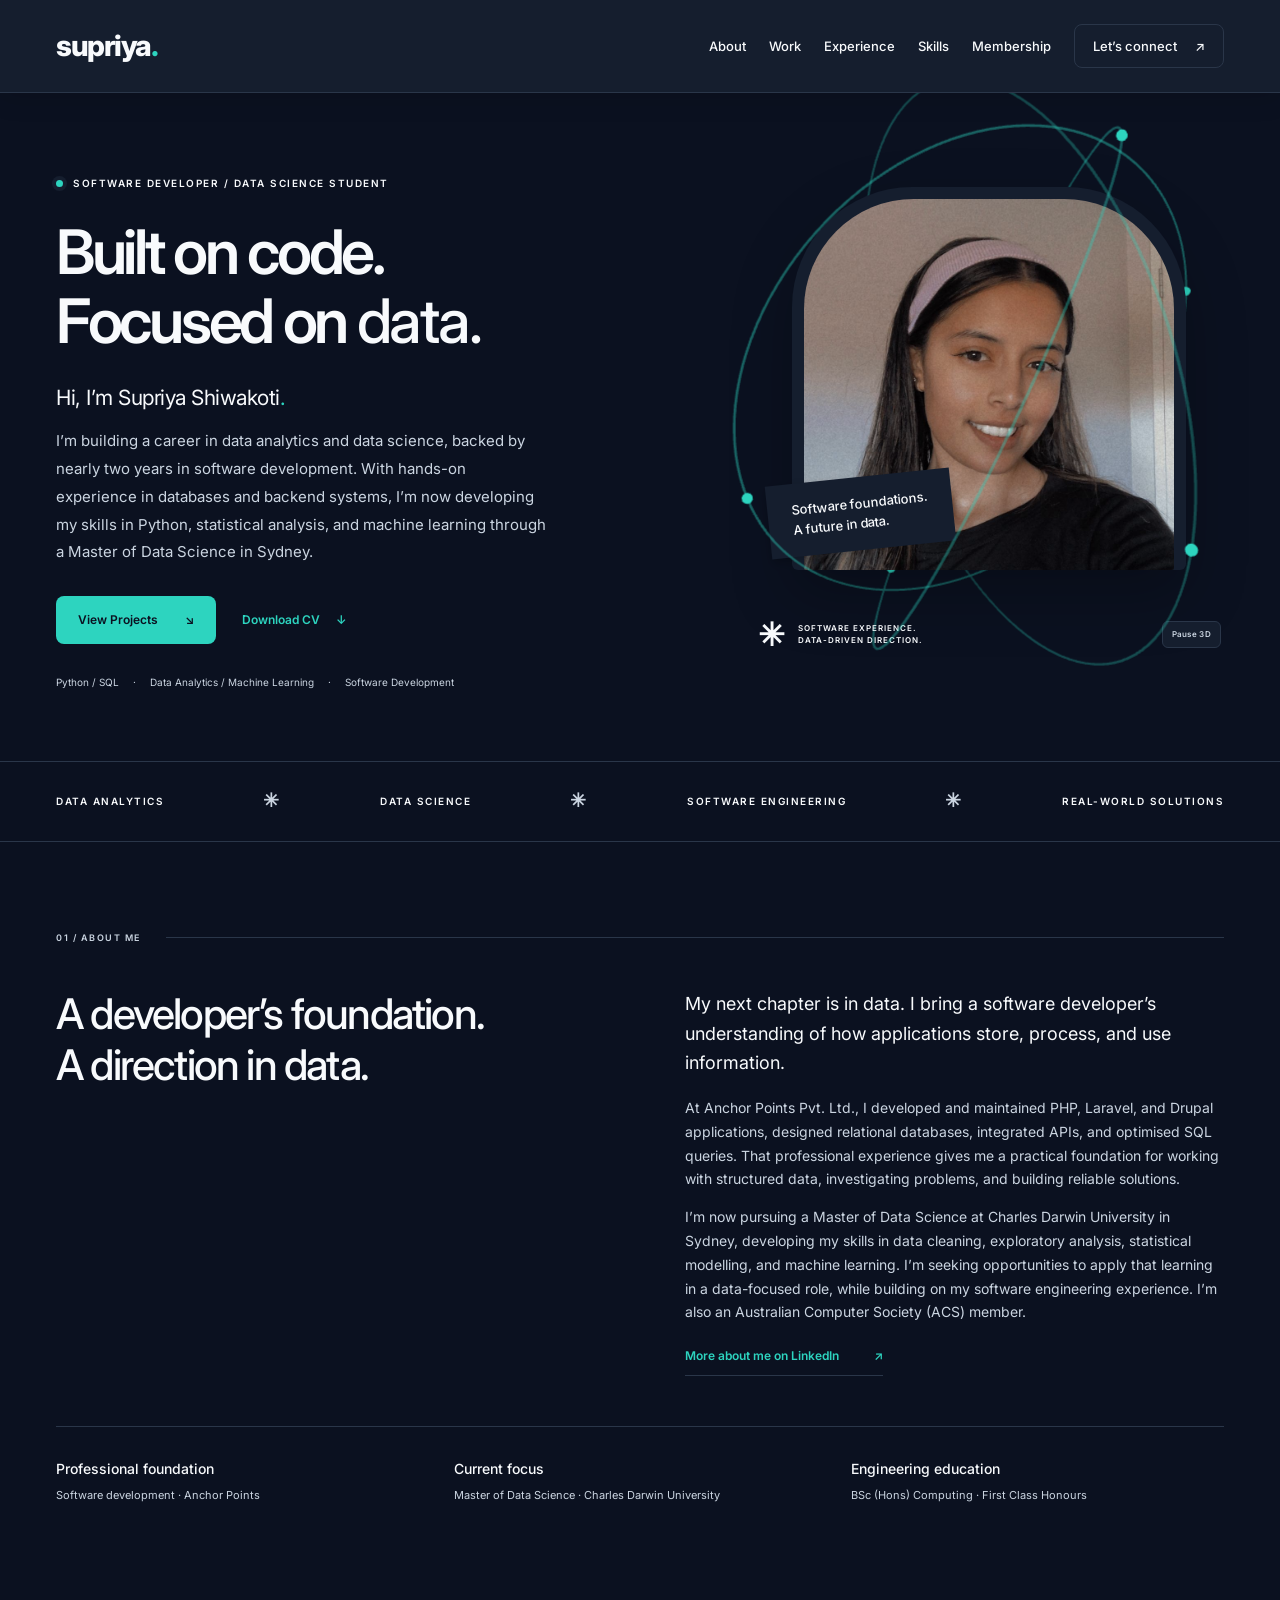
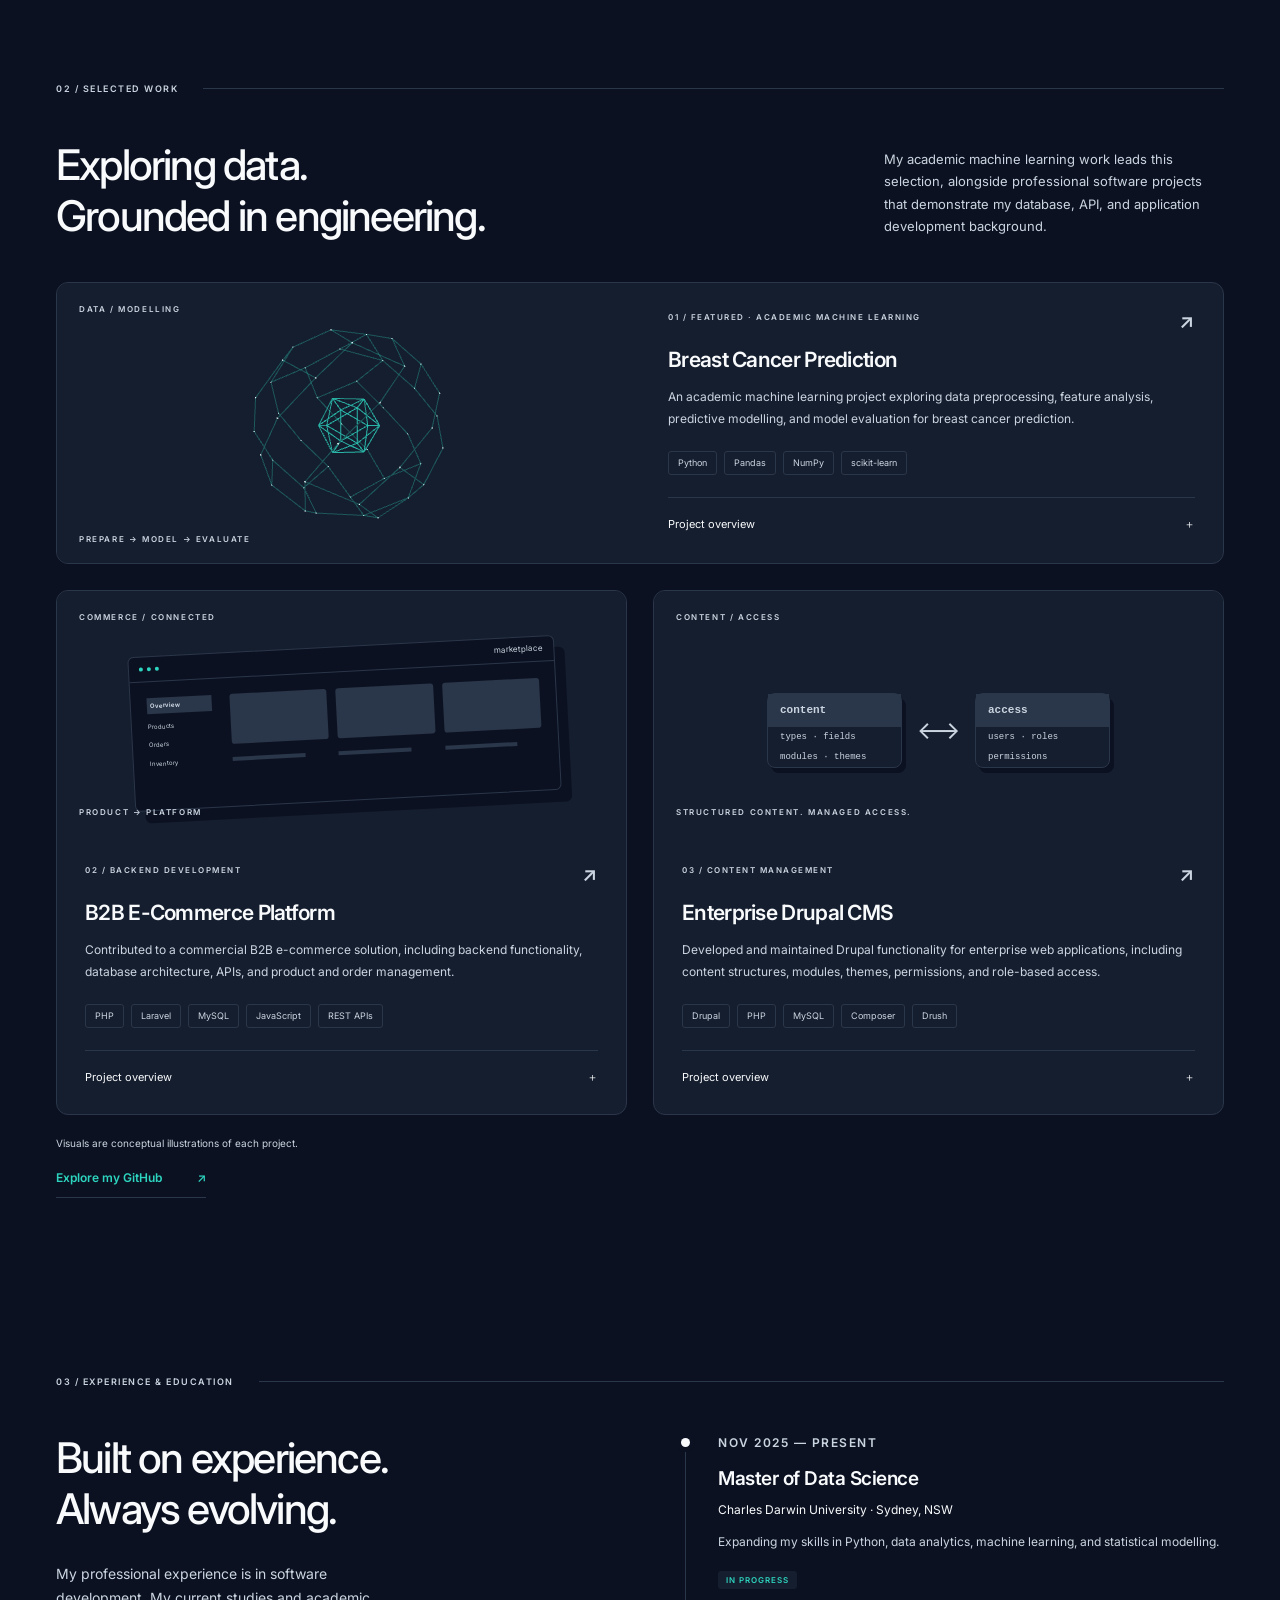
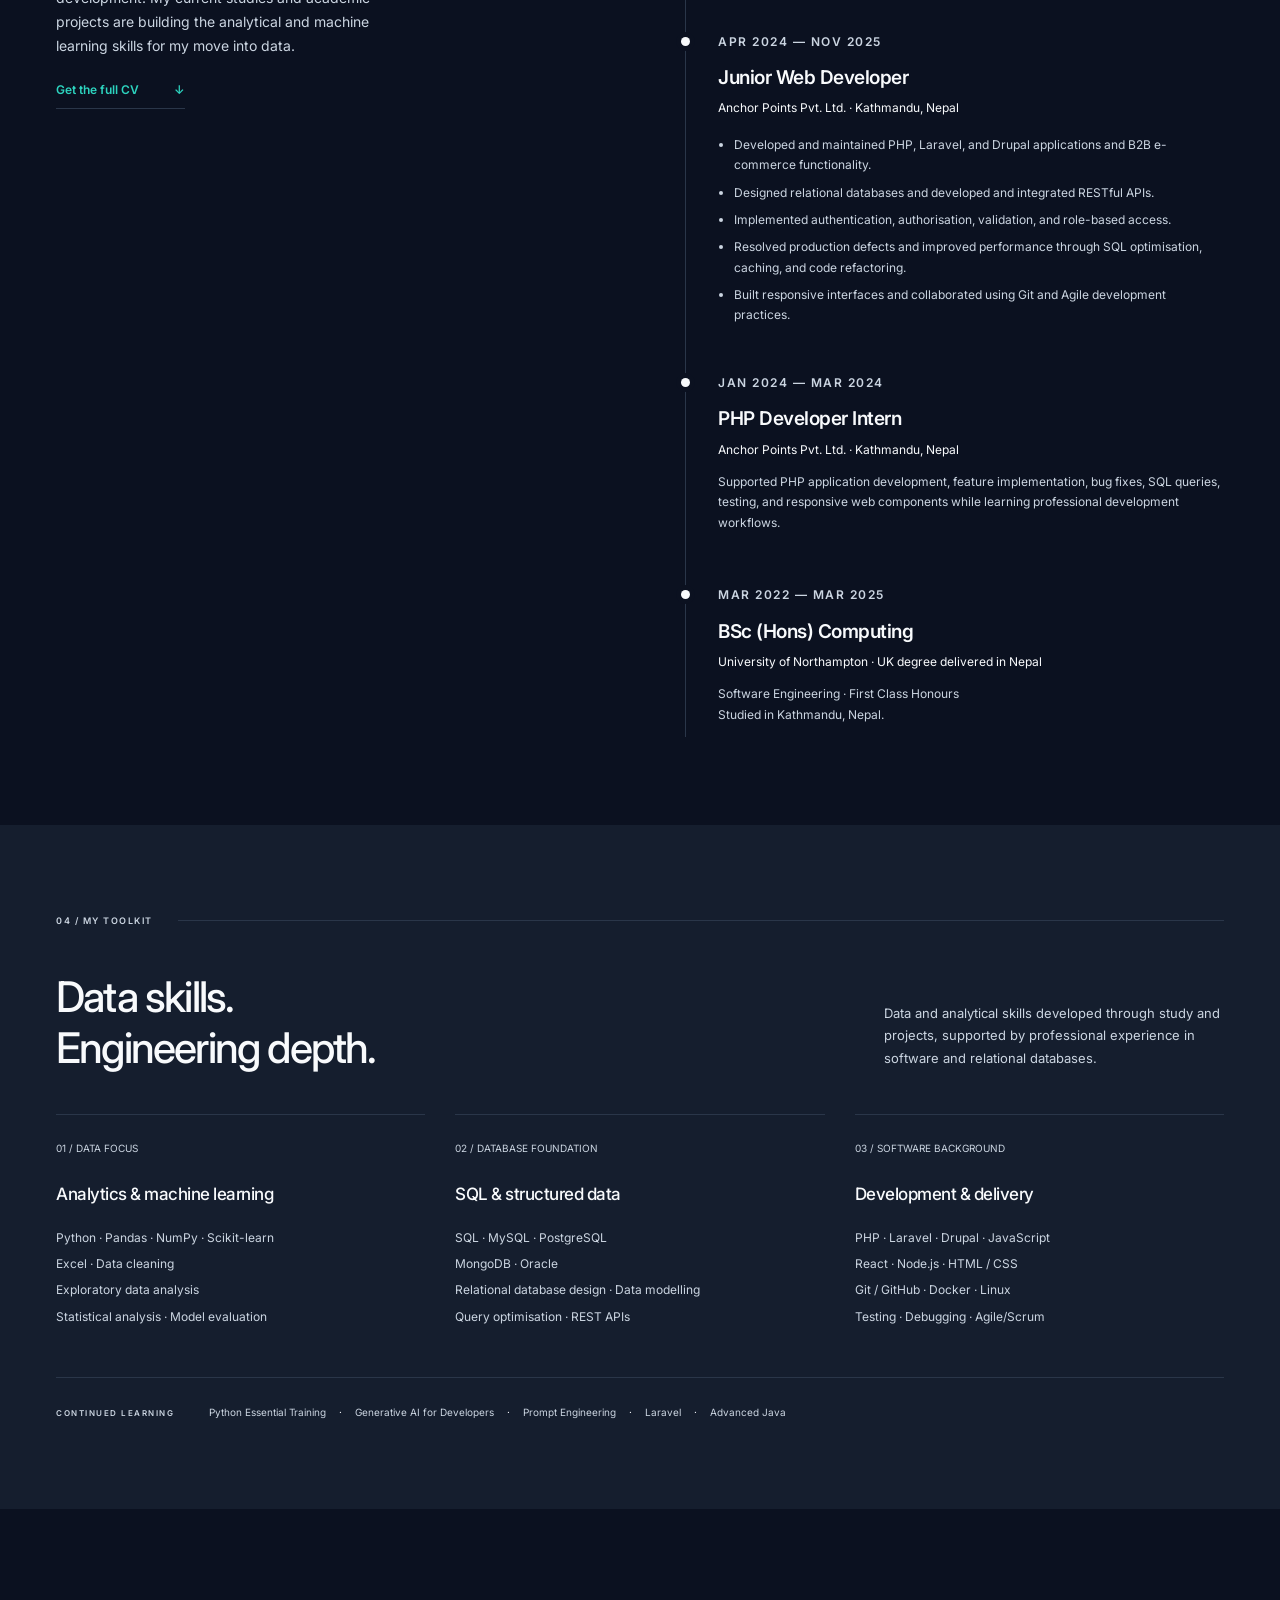
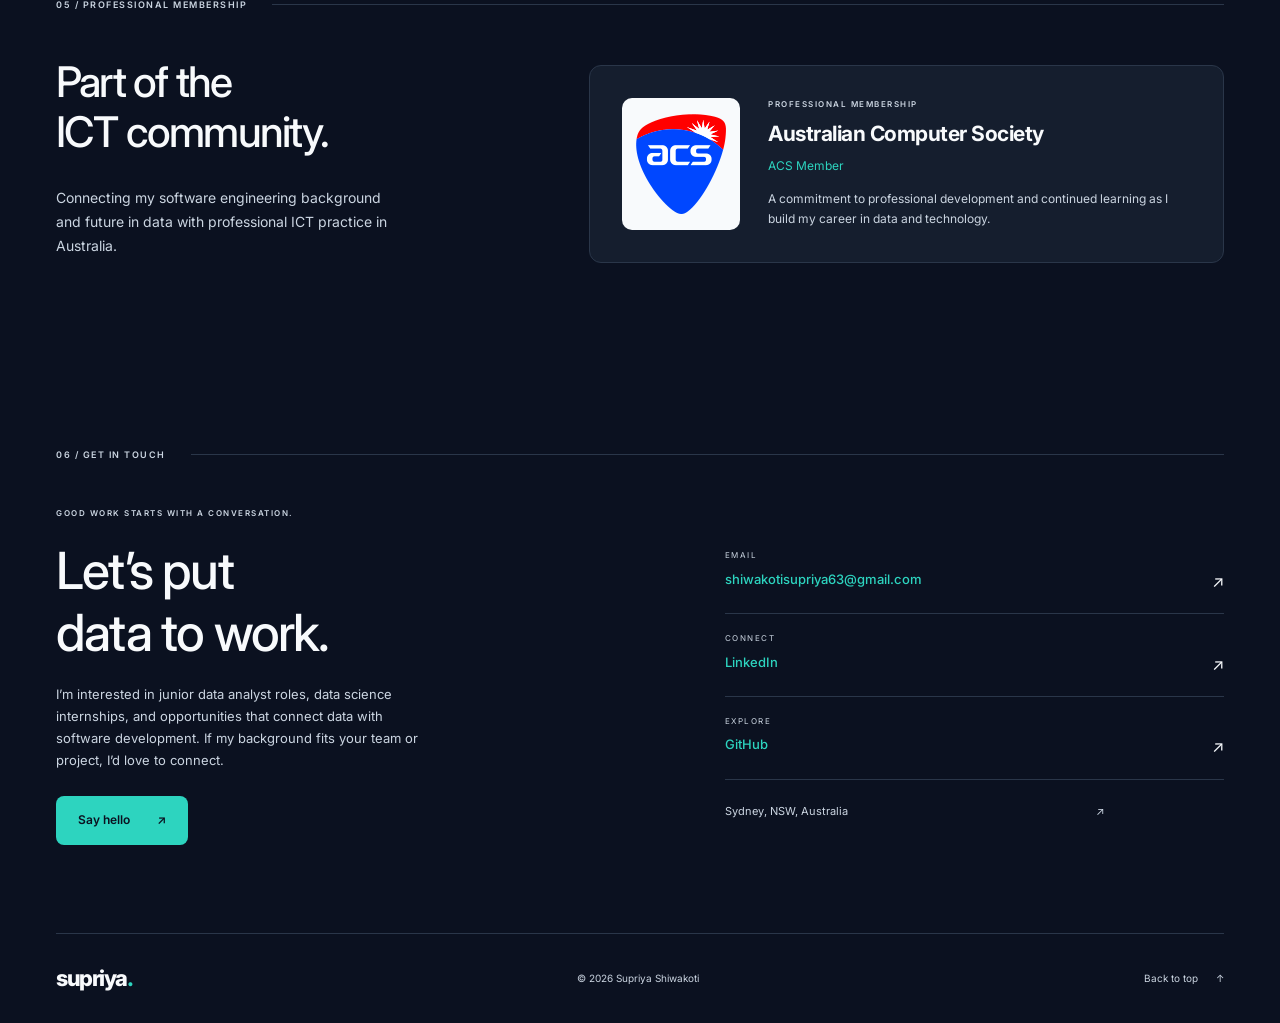
==== commit 709e84e8: "mobile issue fixes" ====
--- a/index.html
+++ b/index.html
@@ -8,7 +8,7 @@
 <link rel="icon" href="images/favicon.svg" type="image/svg+xml"><link rel="preconnect" href="https://fonts.googleapis.com">
 <link rel="preconnect" href="https://fonts.gstatic.com" crossorigin>
 <link href="https://fonts.googleapis.com/css2?family=Inter:wght@400;500;600;700;800&amp;display=swap" rel="stylesheet">
-<link rel="stylesheet" href="style.css?v=19-wrapped-orbit"><script src="script.js?v=16-membership" defer></script>
+<link rel="stylesheet" href="style.css?v=20-mobile"><script src="script.js?v=16-membership" defer></script>
 <script type="module" src="scene.js?v=19-wrapped-orbit"></script>
 </head>
 <body>
--- a/style.css
+++ b/style.css
@@ -1064,3 +1064,109 @@
   .hero-orbit { inset: auto; left: 50%; top: 0; opacity: .85; }
   .portrait-tag { font-size: 11px; padding: 10px 14px; }
 }
+
+/* Responsive polish: preserve the desktop visual language on touch screens. */
+main { overflow-x: clip; }
+.hero-copy, .portrait-block, .project-card, .project-body,
+.about-grid > *, .journey-grid > *, .contact-grid > *,
+.skill-grid > *, .membership-grid > * { min-width: 0; }
+@media (max-width: 1024px) {
+  .section-heading { gap: 32px; }
+  .hero { gap: 36px; }
+  .membership-card { min-width: 0; }
+  .membership-card h3 { overflow-wrap: break-word; }
+}
+@media (max-width: 760px) {
+  html { scroll-padding-top: 92px; }
+  .wrap { width: calc(100% - 40px); }
+  .nav { min-height: 72px; }
+  .js .menu-toggle:not([hidden]) { min-height: 44px; min-width: 82px; justify-content: center; font-size: 13px; }
+  .nav-links { max-height: calc(100svh - 80px); overflow-y: auto; padding-bottom: 18px; }
+  .nav-links a { min-height: 44px; display: flex; align-items: center; padding: 10px 12px; border-radius: 8px; font-size: 14px; }
+  .nav-links a[aria-current] { background: var(--paper); }
+  .nav-contact { margin-top: 4px; }
+  .hero { padding-top: 40px; padding-bottom: 42px; gap: 82px; }
+  .hero-copy > .eyebrow { font-size: 9px; line-height: 1.7; letter-spacing: 1px; align-items: flex-start; }
+  .hero-copy .status-dot { margin-top: 5px; }
+  h1 { font-size: clamp(34px, 8.9vw, 54px); line-height: 1.14; letter-spacing: -1.6px; }
+  h1 em { letter-spacing: inherit; }
+  h2 { font-size: clamp(29px, 7vw, 39px); letter-spacing: -1px; }
+  .hero-intro { font-size: 19px; }
+  .hero-description { font-size: 14px; line-height: 1.85; max-width: 560px; }
+  .actions { gap: 12px; margin-block: 24px; }
+  .button { min-height: 46px; padding: 12px 17px; font-size: 12px; gap: 16px; }
+  .hero-note { gap: 8px; margin-top: 22px; }
+  .hero-note span { border: 1px solid var(--border); border-radius: 6px; padding: 4px 8px; font-size: 10px; }
+  .hero-note span + span::before { content: none; }
+  .portrait-block { width: 78%; max-width: 360px; margin: 0 auto 14px; }
+  .portrait-frame { padding: 8px 8px 0; border-radius: 80px 80px 6px 6px; }
+  .portrait-image { border-radius: 72px 72px 2px 2px; }
+  .hero-orbit { top: 0; opacity: .95; }
+  .portrait-tag { left: -12px; bottom: 8px; font-size: 11px; line-height: 1.5; padding: 9px 12px; border-radius: 8px; }
+  .portrait-block figcaption { width: 124%; margin-left: -12%; margin-top: 28px; gap: 8px; font-size: 7px; letter-spacing: .6px; }
+  .tiny-cross { font-size: 25px; }
+  .scene-toggle { min-width: 70px; min-height: 44px; padding: 6px 8px; font-size: 10px; }
+  .specialty-strip .wrap { display: grid; grid-template-columns: 1fr 1fr; gap: 14px; font-size: 8px; text-align: center; padding-block: 22px; }
+  .specialty-strip span:nth-child(even) { display: none; }
+  .section { padding-block: 54px; }
+  .section-label { font-size: 9px; letter-spacing: 1.2px; gap: 16px; }
+  .section-label > span:first-child { flex-shrink: 0; }
+  .section-heading > p, .about-grid p, .journey-intro > p, .membership-grid > div > p { font-size: 14px; }
+  .facts strong { font-size: 15px; }
+  .facts span { font-size: 12px; }
+  .projects { gap: 22px; }
+  .project-body { padding: 22px; }
+  .project-body h3 { font-size: 21px; }
+  .project-body > p, .project-details { font-size: 13px; line-height: 1.8; }
+  .project-kicker { font-size: 8px; letter-spacing: 1px; gap: 12px; }
+  .project-kicker > span:first-child { max-width: calc(100% - 30px); }
+  .project-art, .wide-project .project-art { height: 230px; }
+  .art-label, .art-foot { font-size: 8px; letter-spacing: 1.1px; }
+  .tags { gap: 7px; margin-block: 18px; }
+  .tags li { font-size: 10px; padding: 4px 8px; }
+  summary { min-height: 48px; padding-block: 12px 4px; font-size: 12px; }
+  .work-note { font-size: 11px; }
+  .inline-link { min-height: 44px; font-size: 12px; gap: 20px; }
+  .timeline p, .timeline li { font-size: 13px; }
+  .timeline-date { font-size: 9px !important; letter-spacing: 1px; }
+  .timeline .organisation { font-size: 12px; }
+  .skill-grid article { padding-left: 0; padding-top: 20px; }
+  .skill-number { position: static; display: block; margin-bottom: 14px; font-size: 9px; letter-spacing: 1px; }
+  .skill-grid h3 { margin-bottom: 12px; font-size: 19px; }
+  .skill-grid p { font-size: 13px; line-height: 2; }
+  .learning .eyebrow { font-size: 9px; }
+  .learning p { font-size: 12px; line-height: 2; }
+  .membership-card { padding: 22px; gap: 18px; }
+  .membership-card .eyebrow { line-height: 1.6; }
+  .membership-card p:last-child { font-size: 13px; }
+  .contact h2 { font-size: clamp(34px, 8.4vw, 44px); }
+  .contact-grid > div > p:not(.eyebrow) { font-size: 14px; }
+  .contact-links a { min-height: 76px; }
+  .contact-links strong { font-size: 13px; }
+  .footer { gap: 16px; }
+  .footer > a:last-child { min-height: 44px; display: inline-flex; align-items: center; }
+}
+/* Tablet retains the desktop card composition; phone cards keep readable widths. */
+@media (min-width: 600px) and (max-width: 760px) {
+  .projects { grid-template-columns: 1fr 1fr; }
+  .wide-project { display: grid; grid-template-columns: 1fr 1fr; grid-column: 1 / -1; }
+  .wide-project .project-art { height: 100%; min-height: 300px; }
+  .project-body { padding: 20px; }
+  .project-body h3 { font-size: 19px; }
+  .hero-copy { max-width: 600px; }
+  .facts { grid-template-columns: repeat(3, 1fr); gap: 20px; }
+  .facts div { border-bottom: 0; padding-bottom: 0; }
+}
+@media (max-width: 380px) {
+  .wrap { width: calc(100% - 32px); }
+  .actions { display: grid; grid-template-columns: 1fr 1fr; gap: 8px; }
+  .button { padding-inline: 10px; gap: 9px; font-size: 11px; }
+  .portrait-tag { font-size: 10px; padding: 8px 10px; }
+  .portrait-block figcaption { flex-wrap: wrap; }
+  .scene-toggle { margin-left: auto; }
+  .membership-card { flex-direction: row; padding: 18px; gap: 14px; }
+  .membership-logo { width: 62px; min-width: 62px; height: 76px; padding: 8px; }
+  .membership-logo img { width: 46px; height: 60px; }
+  .membership-card h3 { font-size: 16px; }
+  .section-label { font-size: 8px; letter-spacing: .8px; }
+}
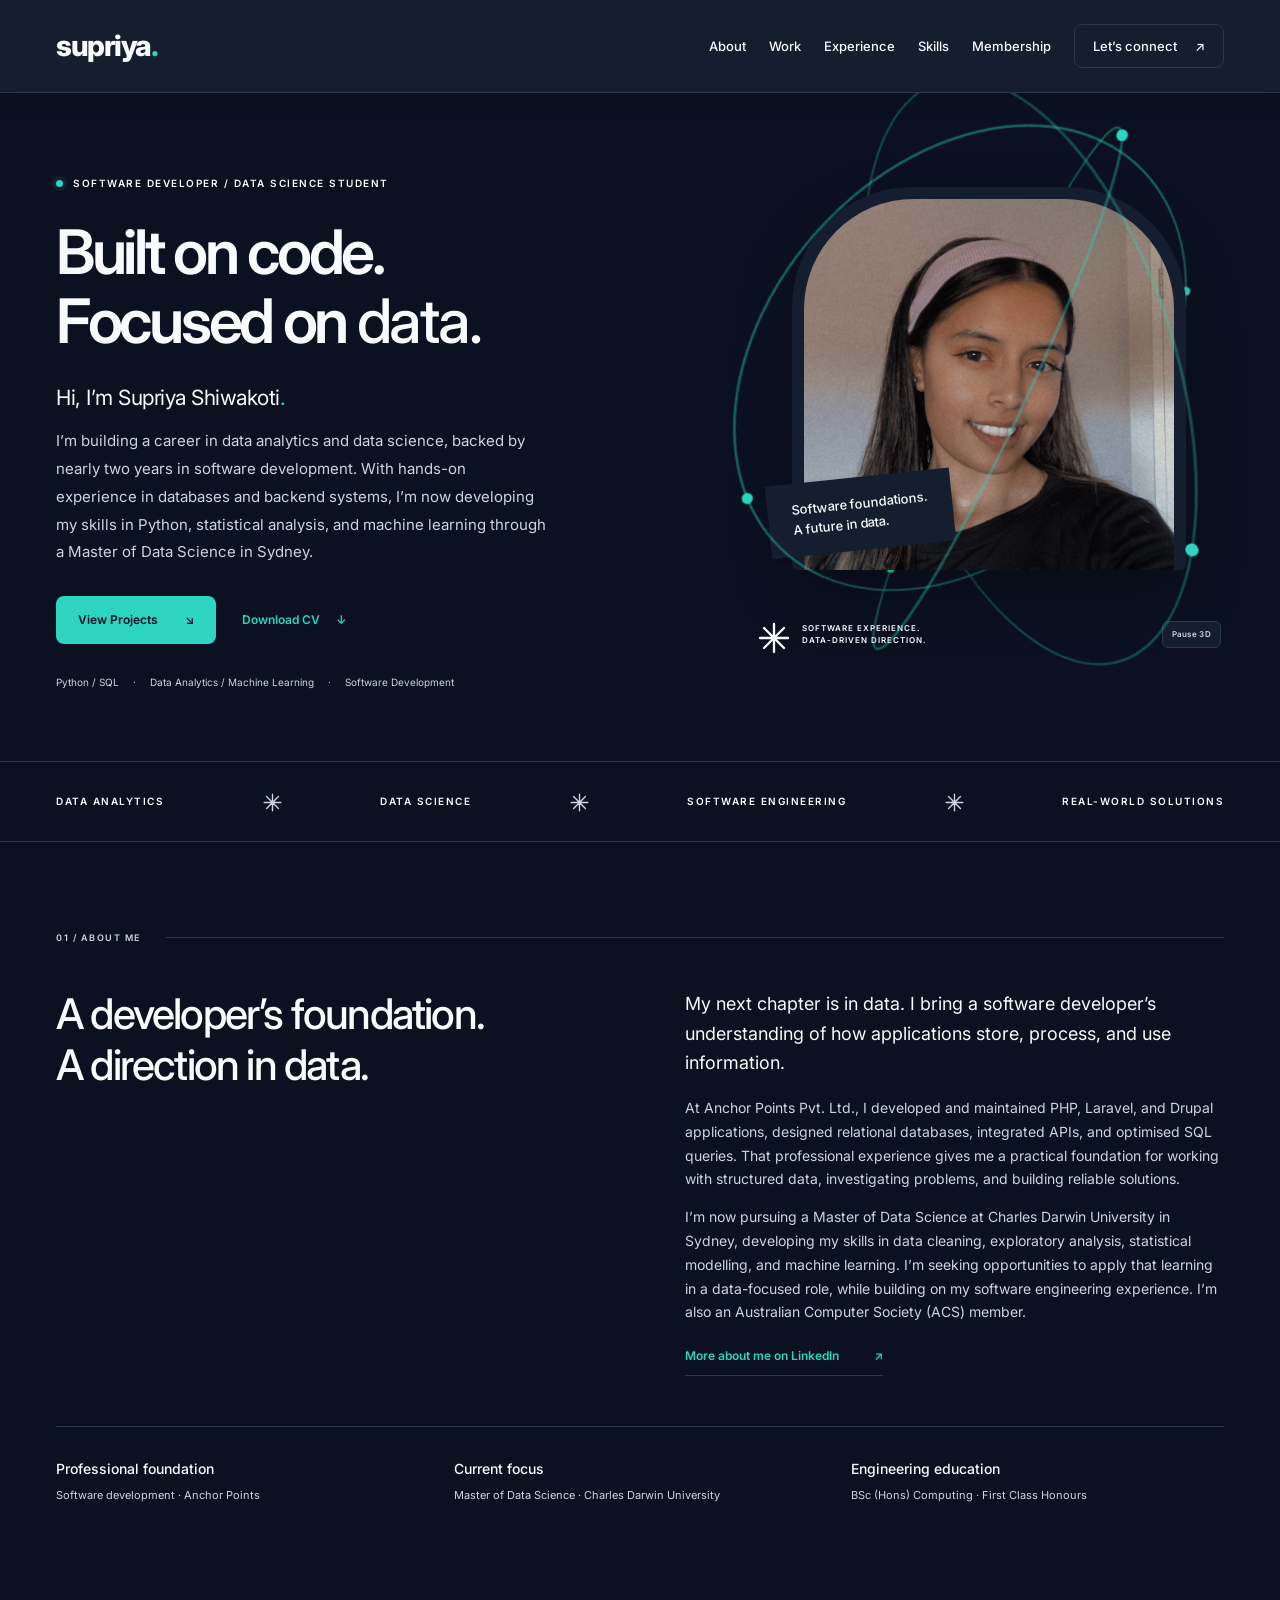
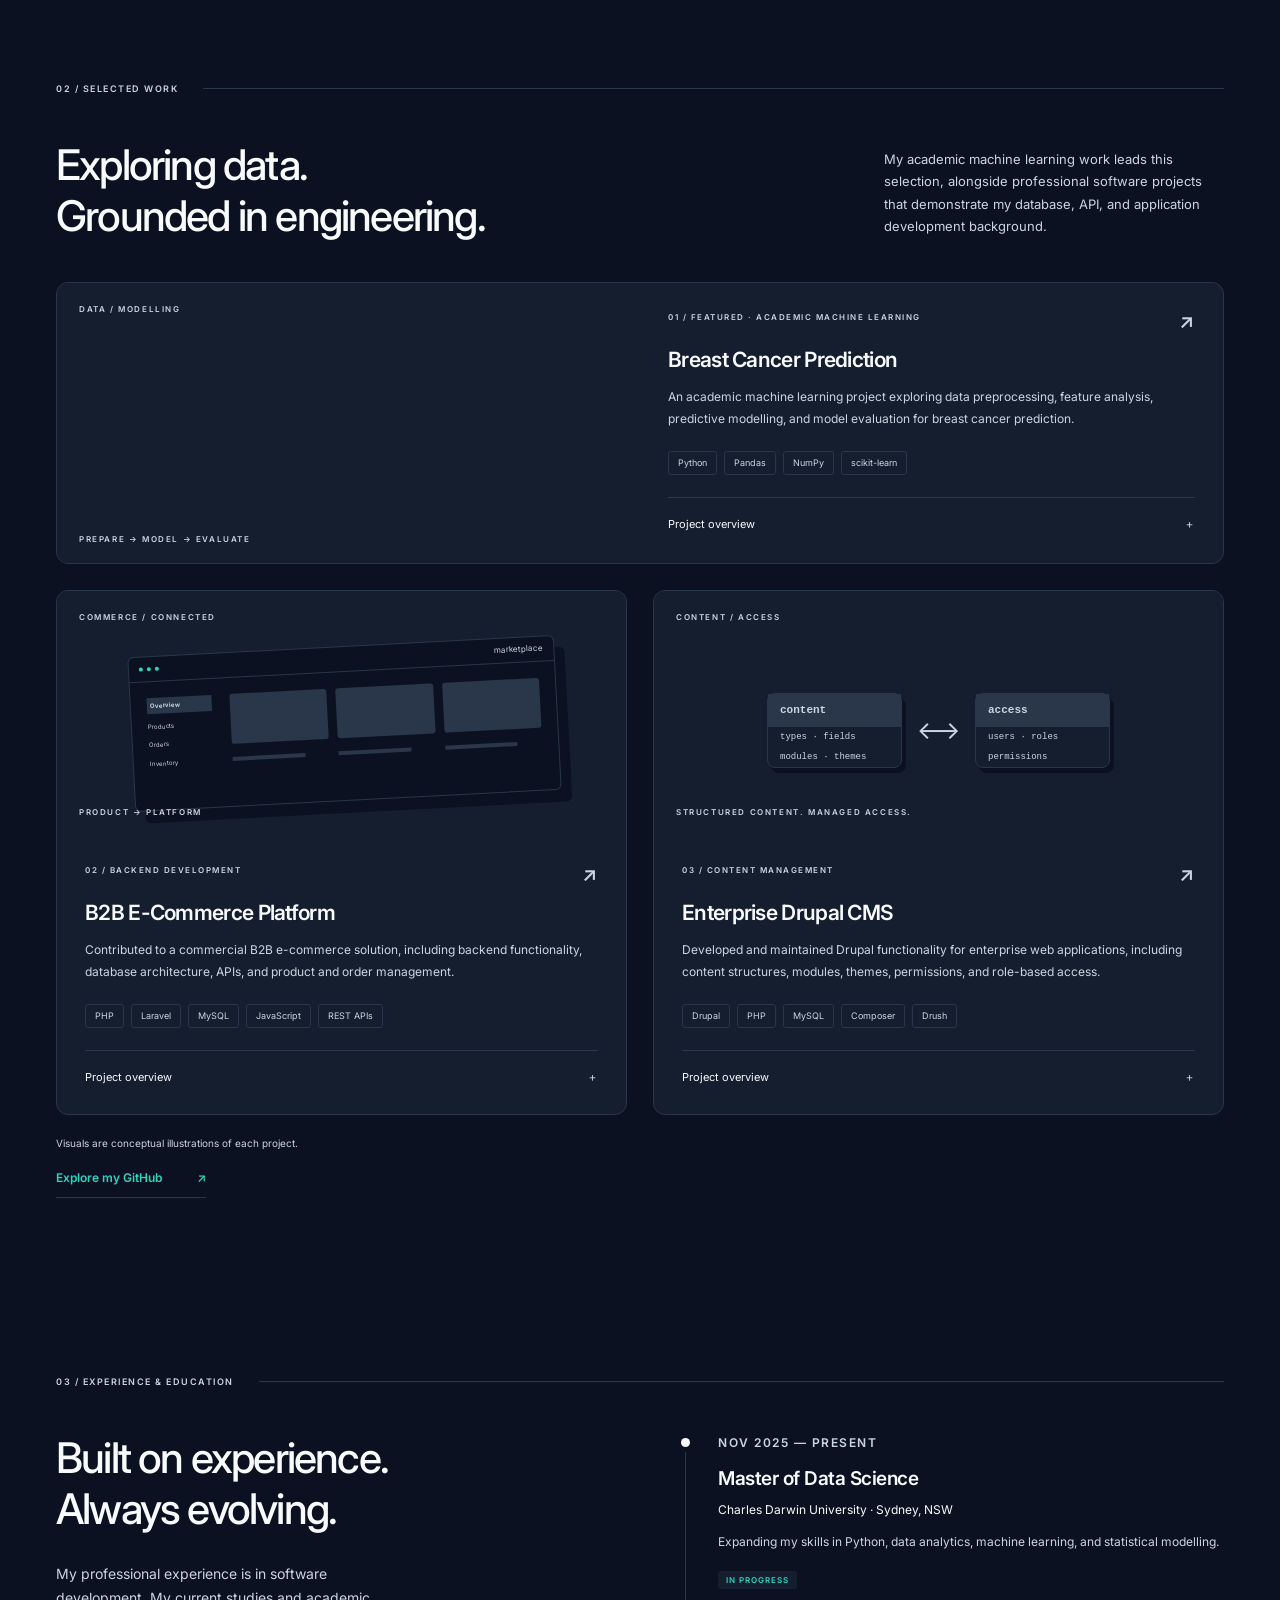
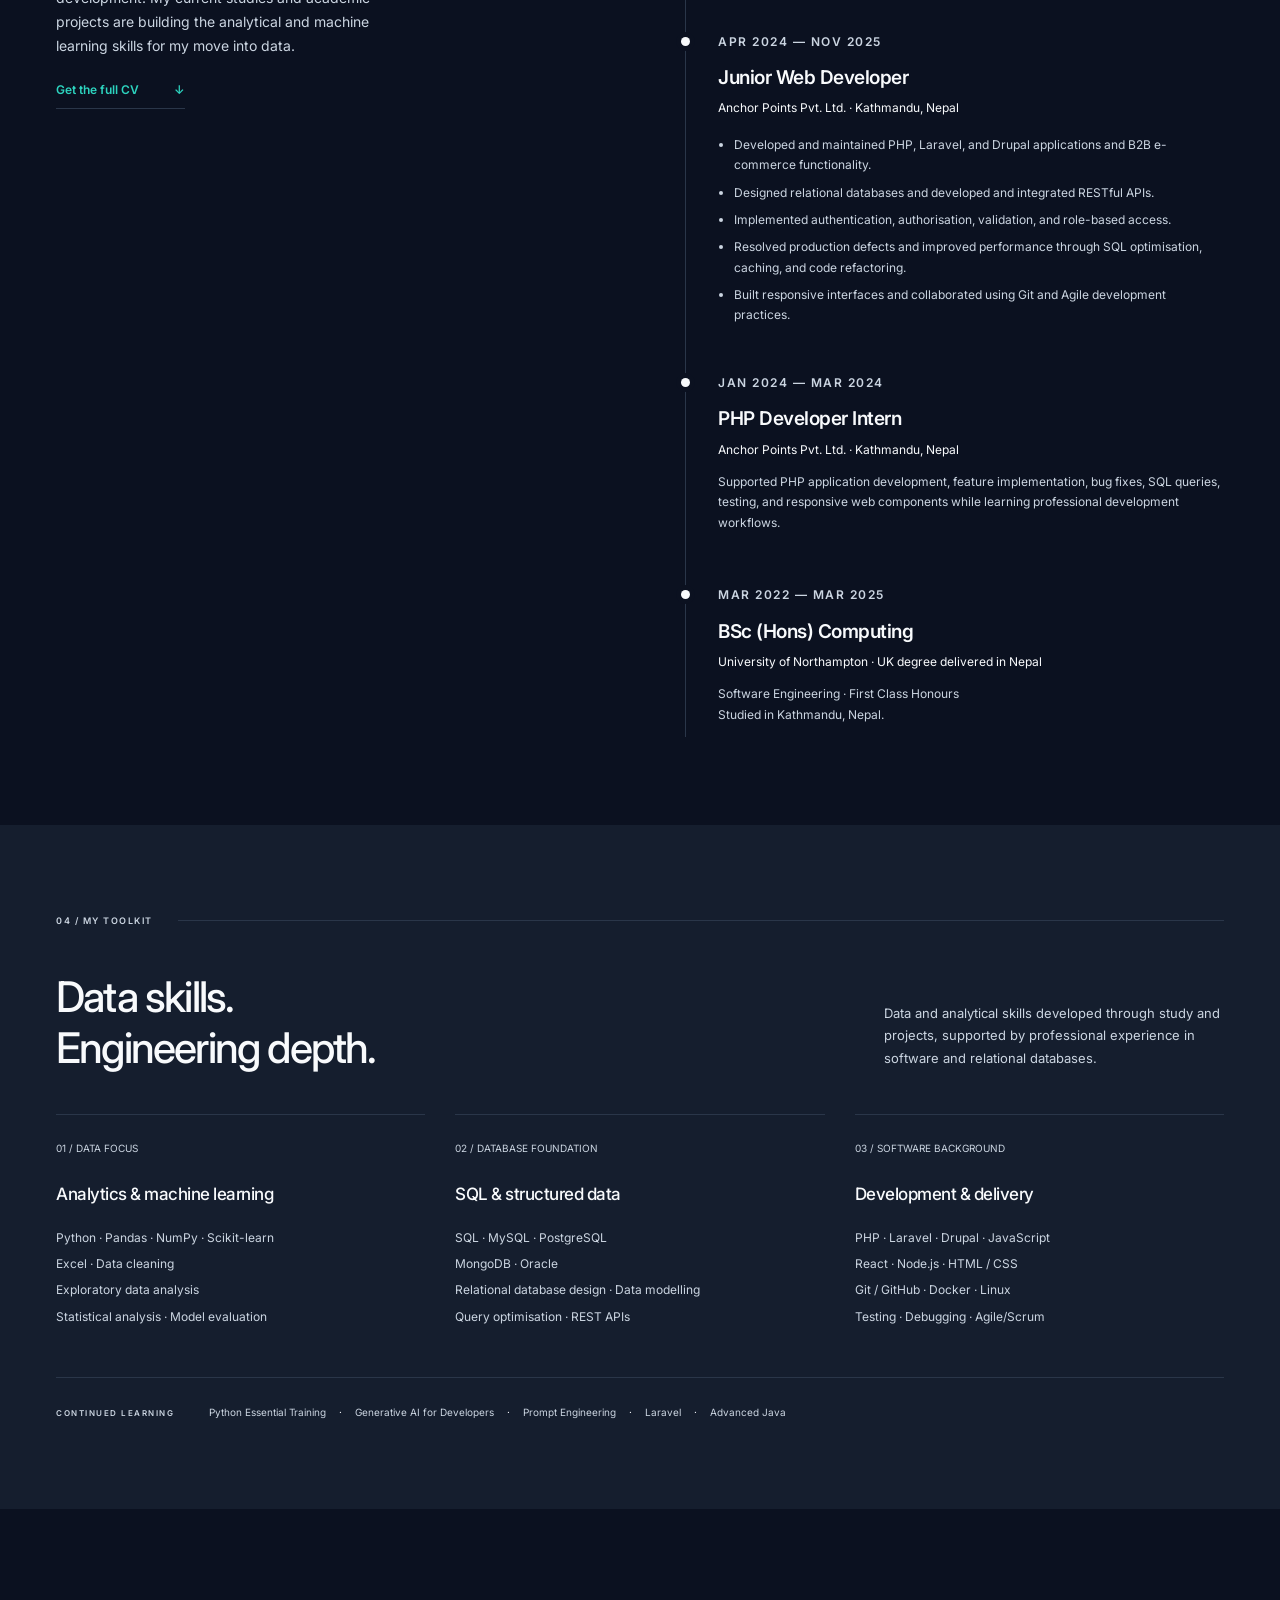
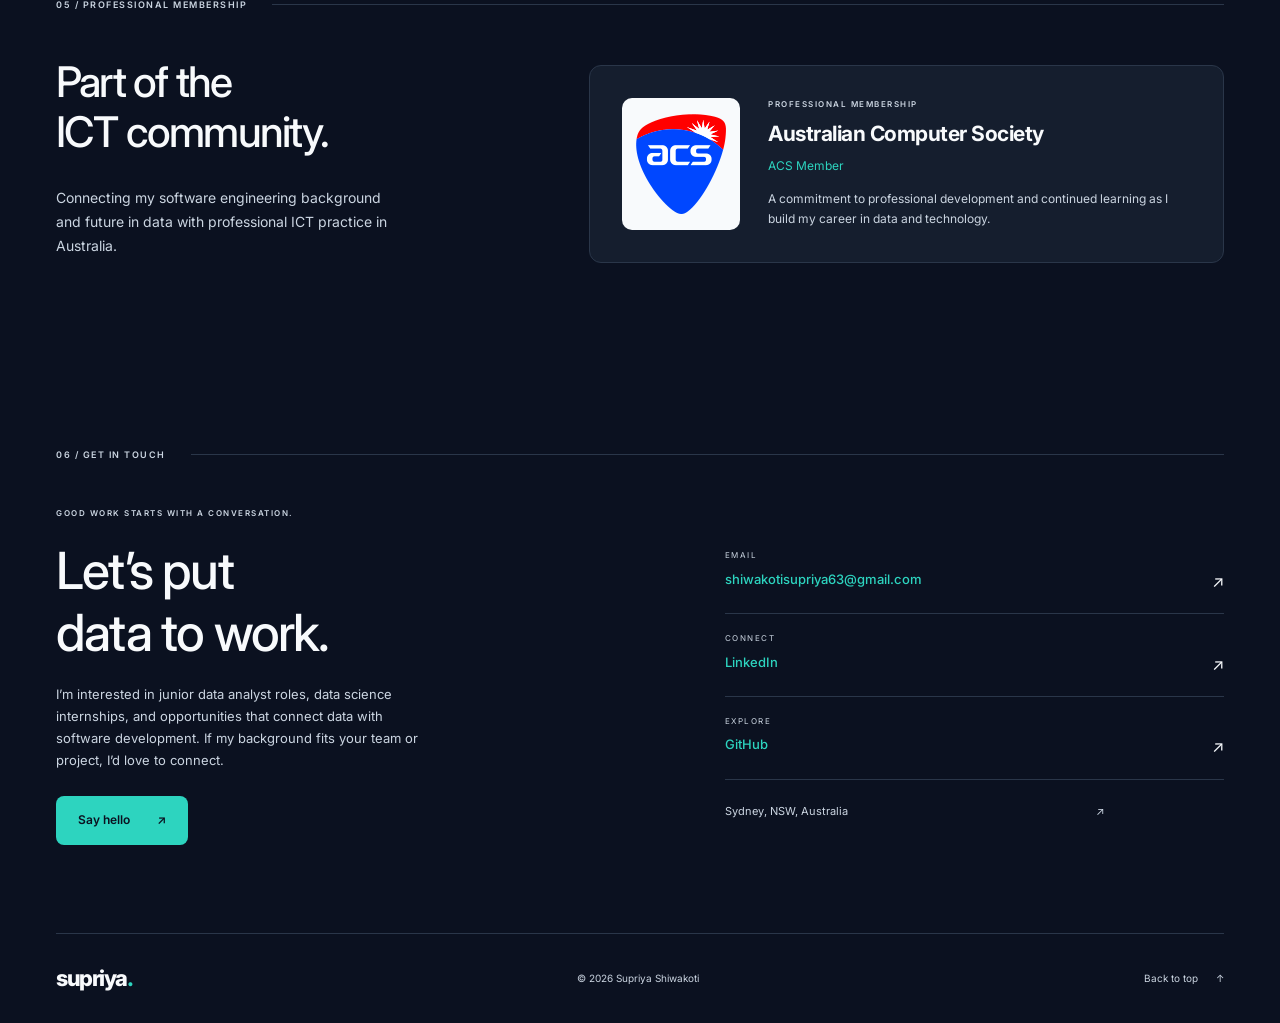
==== commit e034842e: "icon fixes" ====
--- a/index.html
+++ b/index.html
@@ -15,8 +15,8 @@
 <a class="skip-link" href="#main">Skip to content</a>
 <header class="site-header"><nav class="nav wrap" aria-label="Main navigation"><a class="brand" href="#home" aria-label="Supriya Shiwakoti, home">supriya<span>.</span></a><button class="menu-toggle" aria-controls="nav-links" aria-expanded="false" hidden>Menu <span aria-hidden="true">&#65291;</span></button><div class="nav-links" id="nav-links"><a href="#about">About</a><a href="#projects">Work</a><a href="#experience">Experience</a><a href="#skills">Skills</a><a href="#membership">Membership</a><a class="nav-contact" href="#contact">Let&#8217;s connect <span aria-hidden="true">&#8599;</span></a></div></nav></header>
 <main id="main">
-<section class="hero wrap" id="home" aria-labelledby="hero-title"><div class="hero-copy"><p class="eyebrow"><span class="status-dot"></span> SOFTWARE DEVELOPER / DATA SCIENCE STUDENT</p><h1 id="hero-title">Built on code.<br>Focused on <em>data.</em></h1><p class="hero-intro">Hi, I&#8217;m Supriya Shiwakoti<span class="accent">.</span></p><p class="hero-description">I&#8217;m building a career in data analytics and data science, backed by nearly two years in software development. With hands-on experience in databases and backend systems, I&#8217;m now developing my skills in Python, statistical analysis, and machine learning through a Master of Data Science in Sydney.</p><div class="actions"><a class="button primary" href="#projects">View Projects <span aria-hidden="true">&#8600;</span></a><a class="button text-button" href="resume/Supriya_Shiwakoti_Resume.pdf?v=8" download>Download CV <span aria-hidden="true">&#8595;</span></a></div><div class="hero-note"><span>Python / SQL</span><span>Data Analytics / Machine Learning</span><span>Software Development</span></div></div><figure class="portrait-block"><div class="hero-orbit" data-three-scene="orbit" aria-hidden="true"></div><div class="portrait-frame"><div class="portrait-image"><img src="images/profile.jpg?v=11" alt="Supriya Shiwakoti smiling" width="900" height="1600" fetchpriority="high"><div class="hex-layer" aria-hidden="true"></div></div><span class="portrait-tag">Software foundations.<br>A future in data.</span></div><figcaption><span class="tiny-cross" aria-hidden="true">&#10035;</span><span>SOFTWARE EXPERIENCE.<br>DATA-DRIVEN DIRECTION.</span><button class="scene-toggle" type="button" aria-pressed="false" hidden>Pause 3D</button></figcaption></figure></section>
-<div class="specialty-strip"><div class="wrap"><span>DATA ANALYTICS</span><span aria-hidden="true">&#10035;</span><span>DATA SCIENCE</span><span aria-hidden="true">&#10035;</span><span>SOFTWARE ENGINEERING</span><span aria-hidden="true">&#10035;</span><span>REAL-WORLD SOLUTIONS</span></div></div>
+<section class="hero wrap" id="home" aria-labelledby="hero-title"><div class="hero-copy"><p class="eyebrow"><span class="status-dot"></span> SOFTWARE DEVELOPER / DATA SCIENCE STUDENT</p><h1 id="hero-title">Built on code.<br>Focused on <em>data.</em></h1><p class="hero-intro">Hi, I&#8217;m Supriya Shiwakoti<span class="accent">.</span></p><p class="hero-description">I&#8217;m building a career in data analytics and data science, backed by nearly two years in software development. With hands-on experience in databases and backend systems, I&#8217;m now developing my skills in Python, statistical analysis, and machine learning through a Master of Data Science in Sydney.</p><div class="actions"><a class="button primary" href="#projects">View Projects <span aria-hidden="true">&#8600;</span></a><a class="button text-button" href="resume/Supriya_Shiwakoti_Resume.pdf?v=8" download>Download CV <span aria-hidden="true">&#8595;</span></a></div><div class="hero-note"><span>Python / SQL</span><span>Data Analytics / Machine Learning</span><span>Software Development</span></div></div><figure class="portrait-block"><div class="hero-orbit" data-three-scene="orbit" aria-hidden="true"></div><div class="portrait-frame"><div class="portrait-image"><img src="images/profile.jpg?v=11" alt="Supriya Shiwakoti smiling" width="900" height="1600" fetchpriority="high"><div class="hex-layer" aria-hidden="true"></div></div><span class="portrait-tag">Software foundations.<br>A future in data.</span></div><figcaption><span class="tiny-cross" aria-hidden="true"><svg viewBox="0 0 32 32" width="1em" height="1em" fill="none" stroke="currentColor" stroke-width="2.3" stroke-linecap="round" aria-hidden="true" focusable="false" style="display:inline-block;vertical-align:middle"><path d="M16 2V30M2 16H30M6 6L26 26M6 26L26 6"/></svg></span><span>SOFTWARE EXPERIENCE.<br>DATA-DRIVEN DIRECTION.</span><button class="scene-toggle" type="button" aria-pressed="false" hidden>Pause 3D</button></figcaption></figure></section>
+<div class="specialty-strip"><div class="wrap"><span>DATA ANALYTICS</span><span aria-hidden="true"><svg viewBox="0 0 32 32" width="1em" height="1em" fill="none" stroke="currentColor" stroke-width="2.3" stroke-linecap="round" aria-hidden="true" focusable="false" style="display:inline-block;vertical-align:middle"><path d="M16 2V30M2 16H30M6 6L26 26M6 26L26 6"/></svg></span><span>DATA SCIENCE</span><span aria-hidden="true"><svg viewBox="0 0 32 32" width="1em" height="1em" fill="none" stroke="currentColor" stroke-width="2.3" stroke-linecap="round" aria-hidden="true" focusable="false" style="display:inline-block;vertical-align:middle"><path d="M16 2V30M2 16H30M6 6L26 26M6 26L26 6"/></svg></span><span>SOFTWARE ENGINEERING</span><span aria-hidden="true"><svg viewBox="0 0 32 32" width="1em" height="1em" fill="none" stroke="currentColor" stroke-width="2.3" stroke-linecap="round" aria-hidden="true" focusable="false" style="display:inline-block;vertical-align:middle"><path d="M16 2V30M2 16H30M6 6L26 26M6 26L26 6"/></svg></span><span>REAL-WORLD SOLUTIONS</span></div></div>
 <section class="section wrap about" id="about" aria-labelledby="about-title"><div class="section-label"><span>01 / ABOUT ME</span><span class="line"></span></div><div class="about-grid"><h2 id="about-title">A developer&#8217;s foundation.<br><em>A direction in data.</em></h2><div><p class="lead">My next chapter is in data. I bring a software developer&#8217;s understanding of how applications store, process, and use information.</p><p>At Anchor Points Pvt. Ltd., I developed and maintained PHP, Laravel, and Drupal applications, designed relational databases, integrated APIs, and optimised SQL queries. That professional experience gives me a practical foundation for working with structured data, investigating problems, and building reliable solutions.</p><p>I&#8217;m now pursuing a Master of Data Science at Charles Darwin University in Sydney, developing my skills in data cleaning, exploratory analysis, statistical modelling, and machine learning. I&#8217;m seeking opportunities to apply that learning in a data-focused role, while building on my software engineering experience. I&#8217;m also an Australian Computer Society (ACS) member.</p><a class="inline-link" href="https://www.linkedin.com/in/supriya-shiwakoti-239067282/" target="_blank" rel="noopener noreferrer">More about me on LinkedIn <span aria-hidden="true">&#8599;</span></a></div></div><div class="facts"><div><strong>Professional foundation</strong><span>Software development &#183; Anchor Points</span></div><div><strong>Current focus</strong><span>Master of Data Science &#183; Charles Darwin University</span></div><div><strong>Engineering education</strong><span>BSc (Hons) Computing &#183; First Class Honours</span></div></div></section>
 <section class="work-section" id="projects" aria-labelledby="work-title"><div class="section wrap"><div class="section-label"><span>02 / SELECTED WORK</span><span class="line"></span></div><div class="section-heading"><h2 id="work-title">Exploring data.<br><em>Grounded in engineering.</em></h2><p>My academic machine learning work leads this selection, alongside professional software projects that demonstrate my database, API, and application development background.</p></div><div class="projects">
 <article class="project-card wide-project"><div class="project-art forecast" aria-hidden="true"><span class="art-label">DATA / MODELLING</span><div class="project-three" data-three-scene="network"></div><svg viewBox="0 0 500 230" fill="none"><path class="chart-grid" d="M25 45H475M25 100H475M25 155H475M25 210H475M80 25V210M170 25V210M260 25V210M350 25V210M440 25V210"/><path class="chart-area" d="M25 185L70 160L115 177L160 110L205 130L250 90L295 108L340 60L385 77L430 35L475 45V210H25Z"/><path class="chart-line" d="M25 185L70 160L115 177L160 110L205 130L250 90L295 108L340 60L385 77L430 35L475 45"/><circle cx="340" cy="60" r="6" fill="#2DD4BF"/></svg><span class="art-foot">PREPARE &#8594; MODEL &#8594; EVALUATE</span></div><div class="project-body"><div class="project-kicker"><span>01 / FEATURED &#183; ACADEMIC MACHINE LEARNING</span><span aria-hidden="true">&#8599;</span></div><h3>Breast Cancer Prediction</h3><p>An academic machine learning project exploring data preprocessing, feature analysis, predictive modelling, and model evaluation for breast cancer prediction.</p><ul class="tags" aria-label="Technologies"><li>Python</li><li>Pandas</li><li>NumPy</li><li>scikit-learn</li></ul><details><summary>Project overview <span aria-hidden="true">&#65291;</span></summary><div class="project-details"><p><strong>Focus:</strong> Investigating how data preparation and feature analysis support predictive modelling in an academic setting.</p><p><strong>Approach:</strong> Prepare and explore data, train predictive models, and evaluate their performance. This is an academic project.</p></div></details></div></article>
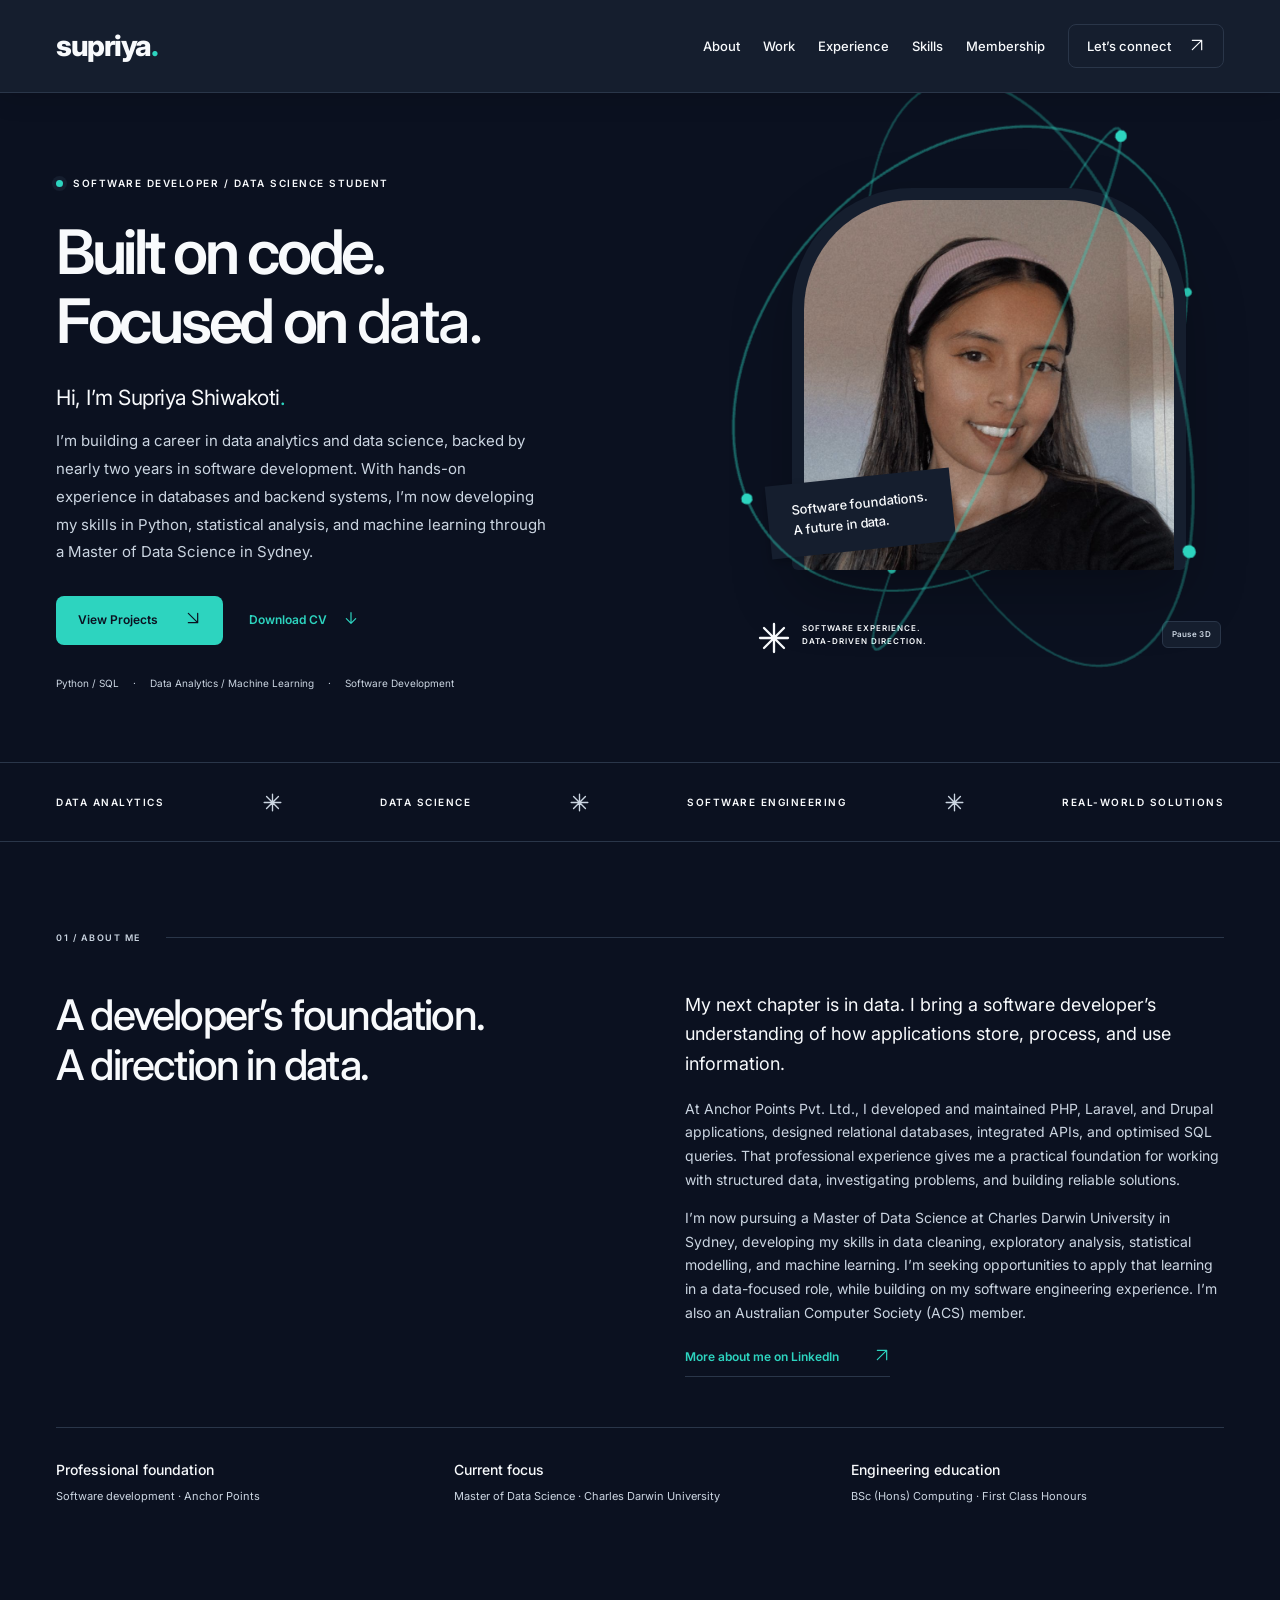
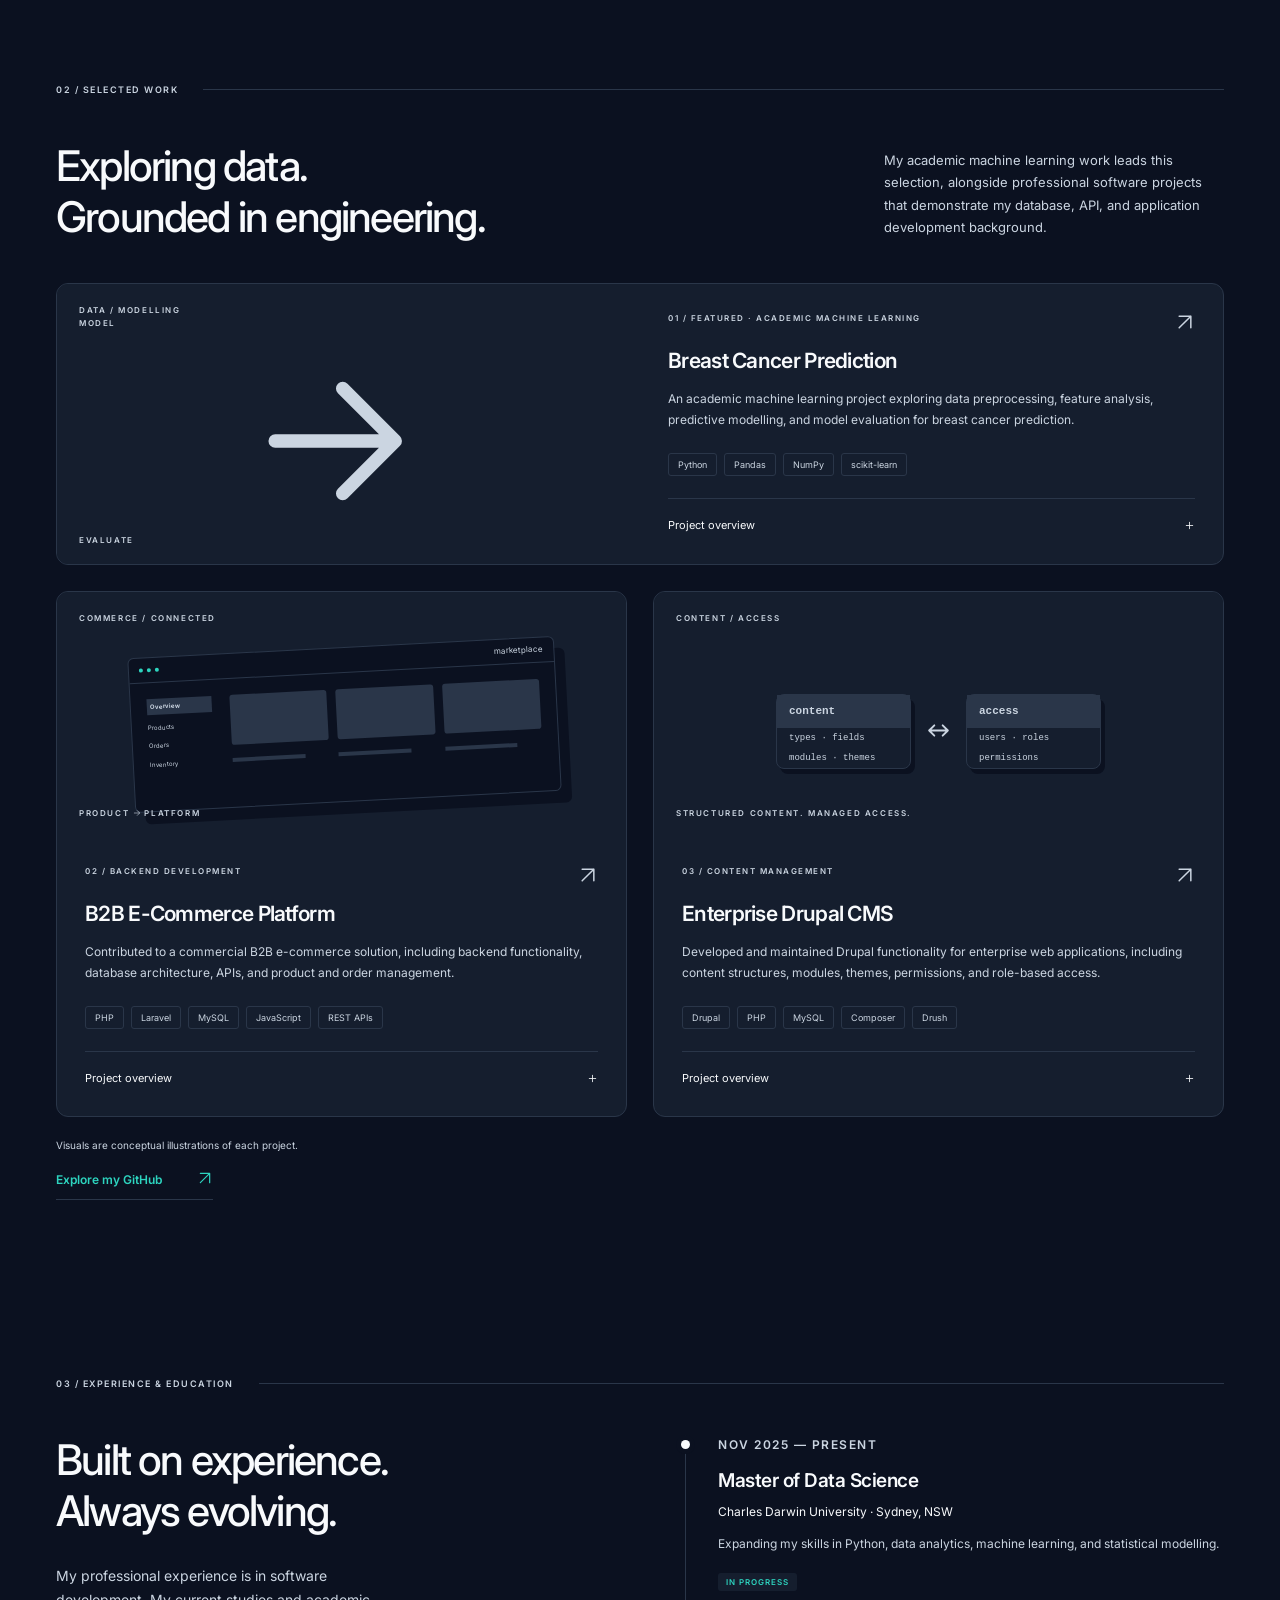
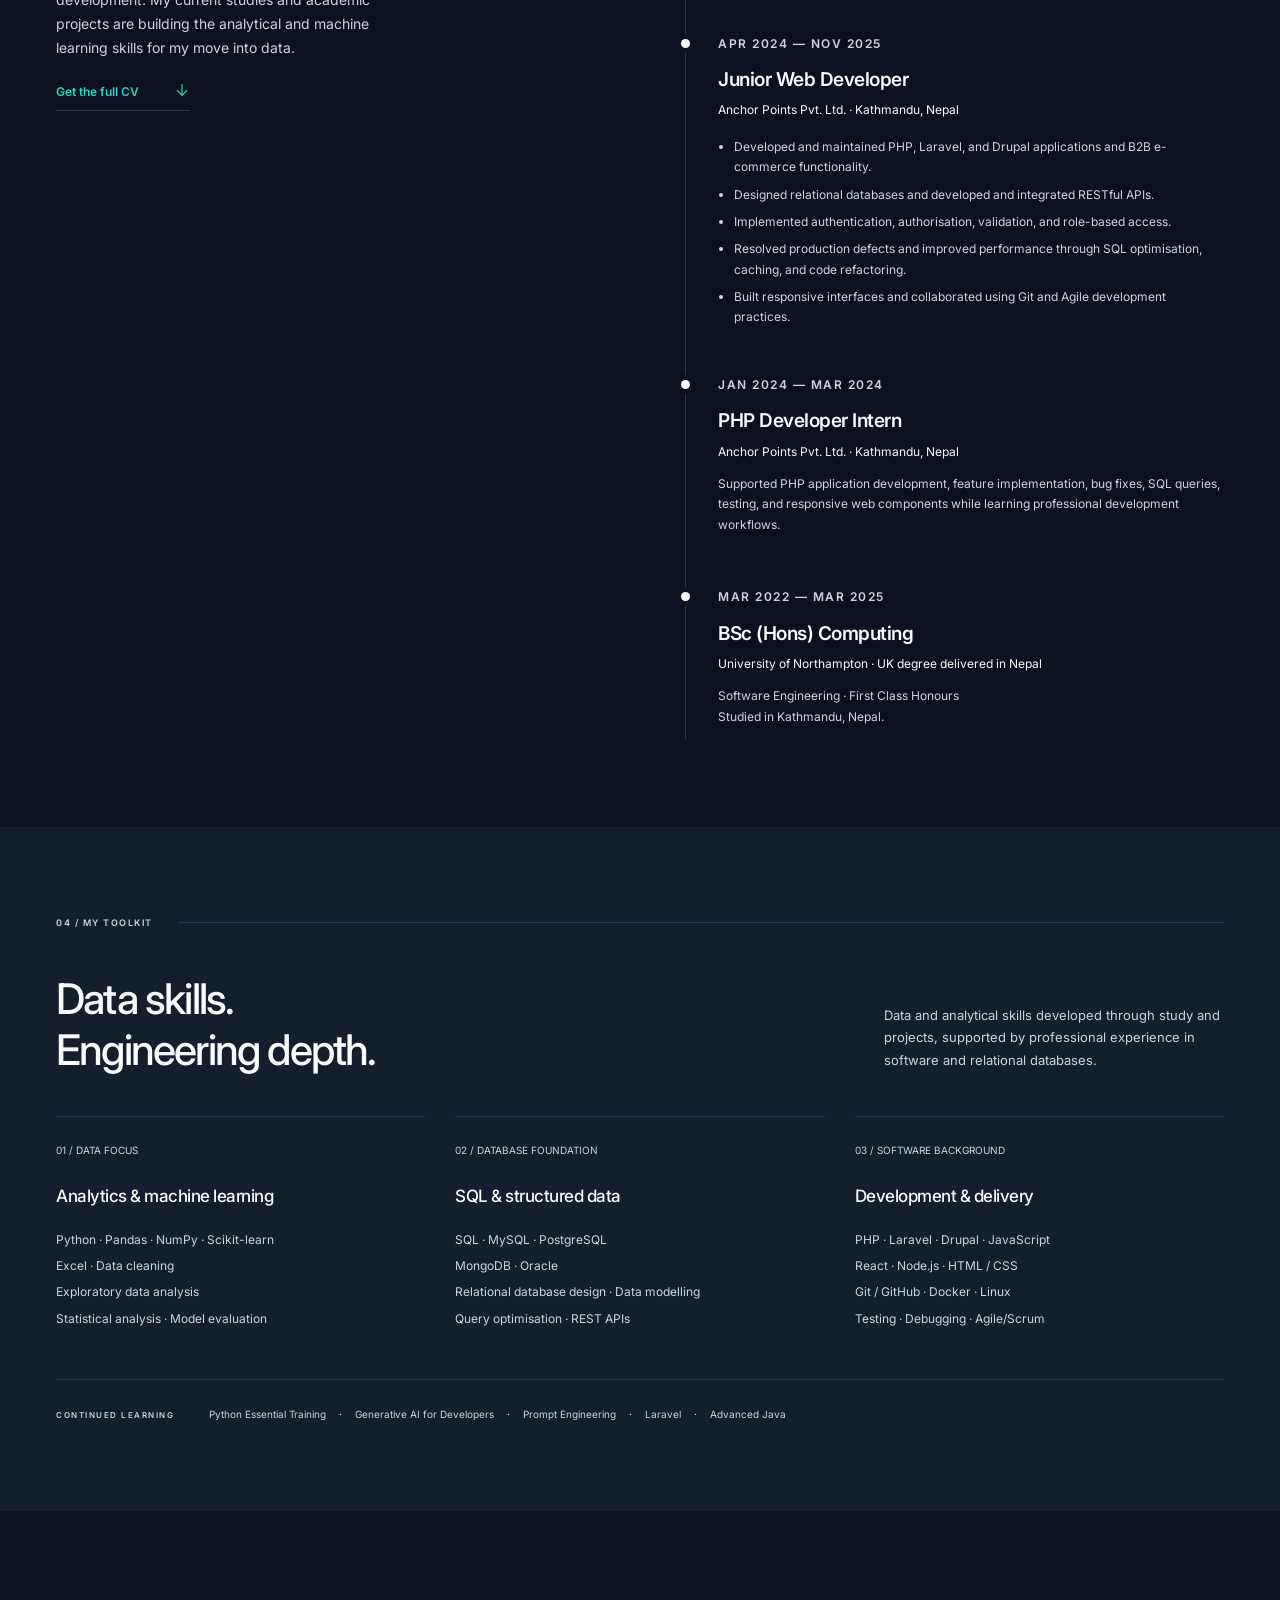
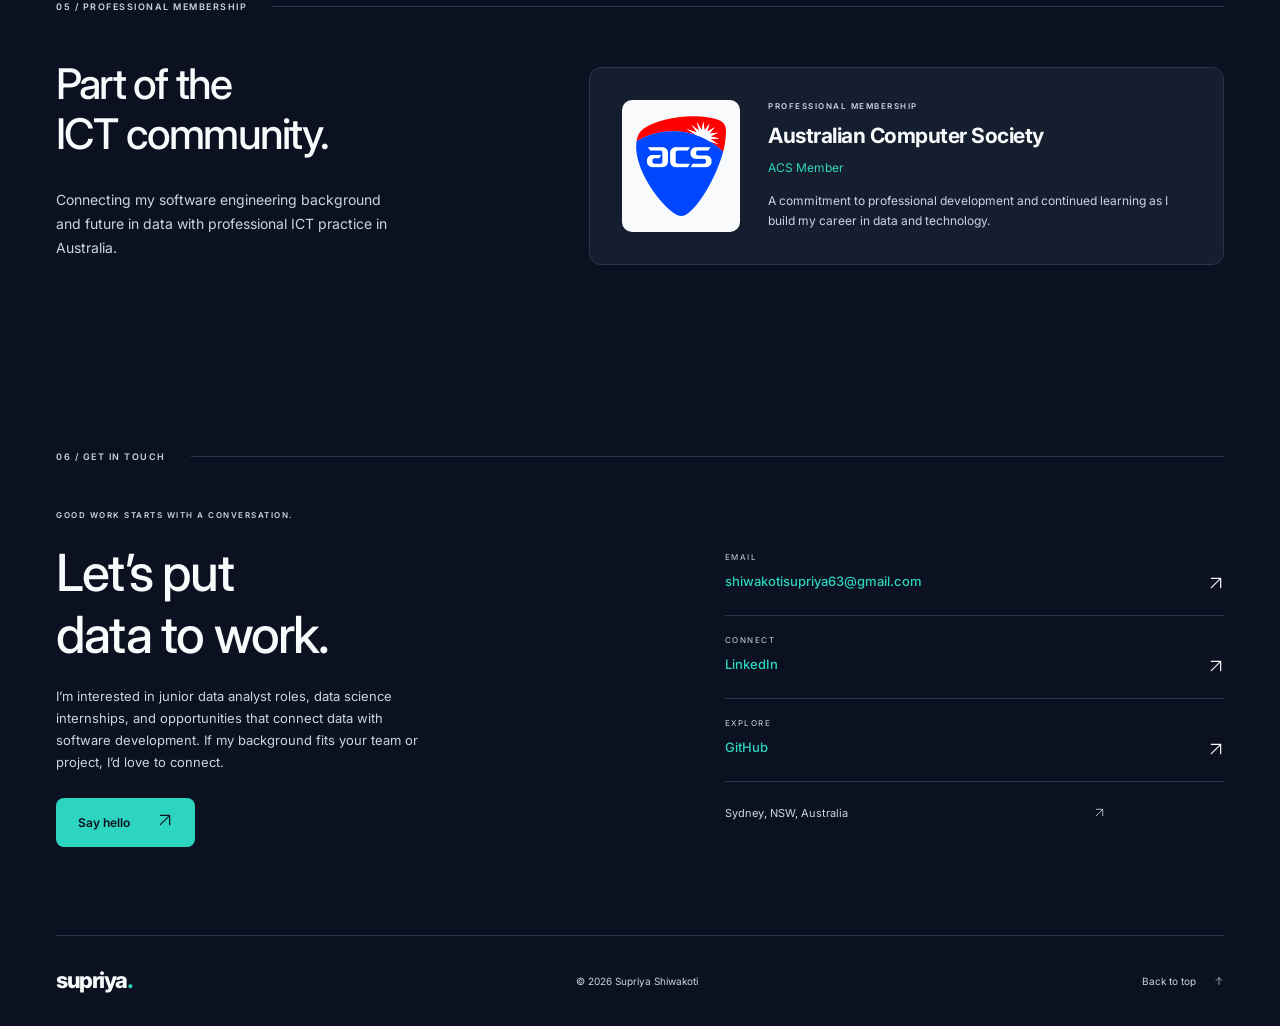
==== commit 56d8bd7f: "Icon fixes" ====
--- a/index.html
+++ b/index.html
@@ -8,21 +8,21 @@
 <link rel="icon" href="images/favicon.svg" type="image/svg+xml"><link rel="preconnect" href="https://fonts.googleapis.com">
 <link rel="preconnect" href="https://fonts.gstatic.com" crossorigin>
 <link href="https://fonts.googleapis.com/css2?family=Inter:wght@400;500;600;700;800&amp;display=swap" rel="stylesheet">
-<link rel="stylesheet" href="style.css?v=20-mobile"><script src="script.js?v=16-membership" defer></script>
+<link rel="stylesheet" href="style.css?v=21-svg-icons"><script src="script.js?v=16-membership" defer></script>
 <script type="module" src="scene.js?v=19-wrapped-orbit"></script>
 </head>
 <body>
 <a class="skip-link" href="#main">Skip to content</a>
-<header class="site-header"><nav class="nav wrap" aria-label="Main navigation"><a class="brand" href="#home" aria-label="Supriya Shiwakoti, home">supriya<span>.</span></a><button class="menu-toggle" aria-controls="nav-links" aria-expanded="false" hidden>Menu <span aria-hidden="true">&#65291;</span></button><div class="nav-links" id="nav-links"><a href="#about">About</a><a href="#projects">Work</a><a href="#experience">Experience</a><a href="#skills">Skills</a><a href="#membership">Membership</a><a class="nav-contact" href="#contact">Let&#8217;s connect <span aria-hidden="true">&#8599;</span></a></div></nav></header>
+<header class="site-header"><nav class="nav wrap" aria-label="Main navigation"><a class="brand" href="#home" aria-label="Supriya Shiwakoti, home">supriya<span>.</span></a><button class="menu-toggle" aria-controls="nav-links" aria-expanded="false" hidden>Menu <span aria-hidden="true"><svg class="icon" viewBox="0 0 24 24" width="1em" height="1em" fill="none" stroke="currentColor" stroke-width="1.8" stroke-linecap="round" stroke-linejoin="round" aria-hidden="true" focusable="false"><path d="M12 5V19M5 12H19"/></svg></span></button><div class="nav-links" id="nav-links"><a href="#about">About</a><a href="#projects">Work</a><a href="#experience">Experience</a><a href="#skills">Skills</a><a href="#membership">Membership</a><a class="nav-contact" href="#contact">Let&#8217;s connect <span aria-hidden="true"><svg class="icon" viewBox="0 0 24 24" width="1em" height="1em" fill="none" stroke="currentColor" stroke-width="1.8" stroke-linecap="round" stroke-linejoin="round" aria-hidden="true" focusable="false"><path d="M5 19L19 5M5 5H19V19"/></svg></span></a></div></nav></header>
 <main id="main">
-<section class="hero wrap" id="home" aria-labelledby="hero-title"><div class="hero-copy"><p class="eyebrow"><span class="status-dot"></span> SOFTWARE DEVELOPER / DATA SCIENCE STUDENT</p><h1 id="hero-title">Built on code.<br>Focused on <em>data.</em></h1><p class="hero-intro">Hi, I&#8217;m Supriya Shiwakoti<span class="accent">.</span></p><p class="hero-description">I&#8217;m building a career in data analytics and data science, backed by nearly two years in software development. With hands-on experience in databases and backend systems, I&#8217;m now developing my skills in Python, statistical analysis, and machine learning through a Master of Data Science in Sydney.</p><div class="actions"><a class="button primary" href="#projects">View Projects <span aria-hidden="true">&#8600;</span></a><a class="button text-button" href="resume/Supriya_Shiwakoti_Resume.pdf?v=8" download>Download CV <span aria-hidden="true">&#8595;</span></a></div><div class="hero-note"><span>Python / SQL</span><span>Data Analytics / Machine Learning</span><span>Software Development</span></div></div><figure class="portrait-block"><div class="hero-orbit" data-three-scene="orbit" aria-hidden="true"></div><div class="portrait-frame"><div class="portrait-image"><img src="images/profile.jpg?v=11" alt="Supriya Shiwakoti smiling" width="900" height="1600" fetchpriority="high"><div class="hex-layer" aria-hidden="true"></div></div><span class="portrait-tag">Software foundations.<br>A future in data.</span></div><figcaption><span class="tiny-cross" aria-hidden="true"><svg viewBox="0 0 32 32" width="1em" height="1em" fill="none" stroke="currentColor" stroke-width="2.3" stroke-linecap="round" aria-hidden="true" focusable="false" style="display:inline-block;vertical-align:middle"><path d="M16 2V30M2 16H30M6 6L26 26M6 26L26 6"/></svg></span><span>SOFTWARE EXPERIENCE.<br>DATA-DRIVEN DIRECTION.</span><button class="scene-toggle" type="button" aria-pressed="false" hidden>Pause 3D</button></figcaption></figure></section>
+<section class="hero wrap" id="home" aria-labelledby="hero-title"><div class="hero-copy"><p class="eyebrow"><span class="status-dot"></span> SOFTWARE DEVELOPER / DATA SCIENCE STUDENT</p><h1 id="hero-title">Built on code.<br>Focused on <em>data.</em></h1><p class="hero-intro">Hi, I&#8217;m Supriya Shiwakoti<span class="accent">.</span></p><p class="hero-description">I&#8217;m building a career in data analytics and data science, backed by nearly two years in software development. With hands-on experience in databases and backend systems, I&#8217;m now developing my skills in Python, statistical analysis, and machine learning through a Master of Data Science in Sydney.</p><div class="actions"><a class="button primary" href="#projects">View Projects <span aria-hidden="true"><svg class="icon" viewBox="0 0 24 24" width="1em" height="1em" fill="none" stroke="currentColor" stroke-width="1.8" stroke-linecap="round" stroke-linejoin="round" aria-hidden="true" focusable="false"><path d="M5 5L19 19M5 19H19V5"/></svg></span></a><a class="button text-button" href="resume/Supriya_Shiwakoti_Resume.pdf?v=8" download>Download CV <span aria-hidden="true"><svg class="icon" viewBox="0 0 24 24" width="1em" height="1em" fill="none" stroke="currentColor" stroke-width="1.8" stroke-linecap="round" stroke-linejoin="round" aria-hidden="true" focusable="false"><path d="M12 4V20M5 13L12 20L19 13"/></svg></span></a></div><div class="hero-note"><span>Python / SQL</span><span>Data Analytics / Machine Learning</span><span>Software Development</span></div></div><figure class="portrait-block"><div class="hero-orbit" data-three-scene="orbit" aria-hidden="true"></div><div class="portrait-frame"><div class="portrait-image"><img src="images/profile.jpg?v=11" alt="Supriya Shiwakoti smiling" width="900" height="1600" fetchpriority="high"><div class="hex-layer" aria-hidden="true"></div></div><span class="portrait-tag">Software foundations.<br>A future in data.</span></div><figcaption><span class="tiny-cross" aria-hidden="true"><svg viewBox="0 0 32 32" width="1em" height="1em" fill="none" stroke="currentColor" stroke-width="2.3" stroke-linecap="round" aria-hidden="true" focusable="false" style="display:inline-block;vertical-align:middle"><path d="M16 2V30M2 16H30M6 6L26 26M6 26L26 6"/></svg></span><span>SOFTWARE EXPERIENCE.<br>DATA-DRIVEN DIRECTION.</span><button class="scene-toggle" type="button" aria-pressed="false" hidden>Pause 3D</button></figcaption></figure></section>
 <div class="specialty-strip"><div class="wrap"><span>DATA ANALYTICS</span><span aria-hidden="true"><svg viewBox="0 0 32 32" width="1em" height="1em" fill="none" stroke="currentColor" stroke-width="2.3" stroke-linecap="round" aria-hidden="true" focusable="false" style="display:inline-block;vertical-align:middle"><path d="M16 2V30M2 16H30M6 6L26 26M6 26L26 6"/></svg></span><span>DATA SCIENCE</span><span aria-hidden="true"><svg viewBox="0 0 32 32" width="1em" height="1em" fill="none" stroke="currentColor" stroke-width="2.3" stroke-linecap="round" aria-hidden="true" focusable="false" style="display:inline-block;vertical-align:middle"><path d="M16 2V30M2 16H30M6 6L26 26M6 26L26 6"/></svg></span><span>SOFTWARE ENGINEERING</span><span aria-hidden="true"><svg viewBox="0 0 32 32" width="1em" height="1em" fill="none" stroke="currentColor" stroke-width="2.3" stroke-linecap="round" aria-hidden="true" focusable="false" style="display:inline-block;vertical-align:middle"><path d="M16 2V30M2 16H30M6 6L26 26M6 26L26 6"/></svg></span><span>REAL-WORLD SOLUTIONS</span></div></div>
-<section class="section wrap about" id="about" aria-labelledby="about-title"><div class="section-label"><span>01 / ABOUT ME</span><span class="line"></span></div><div class="about-grid"><h2 id="about-title">A developer&#8217;s foundation.<br><em>A direction in data.</em></h2><div><p class="lead">My next chapter is in data. I bring a software developer&#8217;s understanding of how applications store, process, and use information.</p><p>At Anchor Points Pvt. Ltd., I developed and maintained PHP, Laravel, and Drupal applications, designed relational databases, integrated APIs, and optimised SQL queries. That professional experience gives me a practical foundation for working with structured data, investigating problems, and building reliable solutions.</p><p>I&#8217;m now pursuing a Master of Data Science at Charles Darwin University in Sydney, developing my skills in data cleaning, exploratory analysis, statistical modelling, and machine learning. I&#8217;m seeking opportunities to apply that learning in a data-focused role, while building on my software engineering experience. I&#8217;m also an Australian Computer Society (ACS) member.</p><a class="inline-link" href="https://www.linkedin.com/in/supriya-shiwakoti-239067282/" target="_blank" rel="noopener noreferrer">More about me on LinkedIn <span aria-hidden="true">&#8599;</span></a></div></div><div class="facts"><div><strong>Professional foundation</strong><span>Software development &#183; Anchor Points</span></div><div><strong>Current focus</strong><span>Master of Data Science &#183; Charles Darwin University</span></div><div><strong>Engineering education</strong><span>BSc (Hons) Computing &#183; First Class Honours</span></div></div></section>
+<section class="section wrap about" id="about" aria-labelledby="about-title"><div class="section-label"><span>01 / ABOUT ME</span><span class="line"></span></div><div class="about-grid"><h2 id="about-title">A developer&#8217;s foundation.<br><em>A direction in data.</em></h2><div><p class="lead">My next chapter is in data. I bring a software developer&#8217;s understanding of how applications store, process, and use information.</p><p>At Anchor Points Pvt. Ltd., I developed and maintained PHP, Laravel, and Drupal applications, designed relational databases, integrated APIs, and optimised SQL queries. That professional experience gives me a practical foundation for working with structured data, investigating problems, and building reliable solutions.</p><p>I&#8217;m now pursuing a Master of Data Science at Charles Darwin University in Sydney, developing my skills in data cleaning, exploratory analysis, statistical modelling, and machine learning. I&#8217;m seeking opportunities to apply that learning in a data-focused role, while building on my software engineering experience. I&#8217;m also an Australian Computer Society (ACS) member.</p><a class="inline-link" href="https://www.linkedin.com/in/supriya-shiwakoti-239067282/" target="_blank" rel="noopener noreferrer">More about me on LinkedIn <span aria-hidden="true"><svg class="icon" viewBox="0 0 24 24" width="1em" height="1em" fill="none" stroke="currentColor" stroke-width="1.8" stroke-linecap="round" stroke-linejoin="round" aria-hidden="true" focusable="false"><path d="M5 19L19 5M5 5H19V19"/></svg></span></a></div></div><div class="facts"><div><strong>Professional foundation</strong><span>Software development &#183; Anchor Points</span></div><div><strong>Current focus</strong><span>Master of Data Science &#183; Charles Darwin University</span></div><div><strong>Engineering education</strong><span>BSc (Hons) Computing &#183; First Class Honours</span></div></div></section>
 <section class="work-section" id="projects" aria-labelledby="work-title"><div class="section wrap"><div class="section-label"><span>02 / SELECTED WORK</span><span class="line"></span></div><div class="section-heading"><h2 id="work-title">Exploring data.<br><em>Grounded in engineering.</em></h2><p>My academic machine learning work leads this selection, alongside professional software projects that demonstrate my database, API, and application development background.</p></div><div class="projects">
-<article class="project-card wide-project"><div class="project-art forecast" aria-hidden="true"><span class="art-label">DATA / MODELLING</span><div class="project-three" data-three-scene="network"></div><svg viewBox="0 0 500 230" fill="none"><path class="chart-grid" d="M25 45H475M25 100H475M25 155H475M25 210H475M80 25V210M170 25V210M260 25V210M350 25V210M440 25V210"/><path class="chart-area" d="M25 185L70 160L115 177L160 110L205 130L250 90L295 108L340 60L385 77L430 35L475 45V210H25Z"/><path class="chart-line" d="M25 185L70 160L115 177L160 110L205 130L250 90L295 108L340 60L385 77L430 35L475 45"/><circle cx="340" cy="60" r="6" fill="#2DD4BF"/></svg><span class="art-foot">PREPARE &#8594; MODEL &#8594; EVALUATE</span></div><div class="project-body"><div class="project-kicker"><span>01 / FEATURED &#183; ACADEMIC MACHINE LEARNING</span><span aria-hidden="true">&#8599;</span></div><h3>Breast Cancer Prediction</h3><p>An academic machine learning project exploring data preprocessing, feature analysis, predictive modelling, and model evaluation for breast cancer prediction.</p><ul class="tags" aria-label="Technologies"><li>Python</li><li>Pandas</li><li>NumPy</li><li>scikit-learn</li></ul><details><summary>Project overview <span aria-hidden="true">&#65291;</span></summary><div class="project-details"><p><strong>Focus:</strong> Investigating how data preparation and feature analysis support predictive modelling in an academic setting.</p><p><strong>Approach:</strong> Prepare and explore data, train predictive models, and evaluate their performance. This is an academic project.</p></div></details></div></article>
-<article class="project-card"><div class="project-art commerce" aria-hidden="true"><span class="art-label">COMMERCE / CONNECTED</span><div class="store-window"><div class="window-top"><i></i><i></i><i></i><span>marketplace</span></div><div class="store-content"><div class="store-side"><b>Overview</b><span>Products</span><span>Orders</span><span>Inventory</span></div><div class="store-items"><div></div><div></div><div></div><span></span><span></span><span></span></div></div></div><span class="art-foot">PRODUCT &#8594; PLATFORM</span></div><div class="project-body"><div class="project-kicker"><span>02 / BACKEND DEVELOPMENT</span><span aria-hidden="true">&#8599;</span></div><h3>B2B E-Commerce Platform</h3><p>Contributed to a commercial B2B e-commerce solution, including backend functionality, database architecture, APIs, and product and order management.</p><ul class="tags" aria-label="Technologies"><li>PHP</li><li>Laravel</li><li>MySQL</li><li>JavaScript</li><li>REST APIs</li></ul><details><summary>Project overview <span aria-hidden="true">&#65291;</span></summary><div class="project-details"><p><strong>Focus:</strong> Building and maintaining backend features that support business-to-business commerce.</p><p><strong>Contribution:</strong> Database structures, API development, product and order management, and ongoing application maintenance.</p></div></details></div></article>
-<article class="project-card"><div class="project-art database" aria-hidden="true"><span class="art-label">CONTENT / ACCESS</span><div class="schema"><div><b>content</b><span>types &#183; fields</span><span>modules &#183; themes</span></div><span class="schema-link">&#10231;</span><div><b>access</b><span>users &#183; roles</span><span>permissions</span></div></div><span class="art-foot">STRUCTURED CONTENT. MANAGED ACCESS.</span></div><div class="project-body"><div class="project-kicker"><span>03 / CONTENT MANAGEMENT</span><span aria-hidden="true">&#8599;</span></div><h3>Enterprise Drupal CMS</h3><p>Developed and maintained Drupal functionality for enterprise web applications, including content structures, modules, themes, permissions, and role-based access.</p><ul class="tags" aria-label="Skills"><li>Drupal</li><li>PHP</li><li>MySQL</li><li>Composer</li><li>Drush</li></ul><details><summary>Project overview <span aria-hidden="true">&#65291;</span></summary><div class="project-details"><p><strong>Focus:</strong> Maintaining structured content and application functionality in a Drupal-based CMS.</p><p><strong>Approach:</strong> Work with content structures, modules, themes, permissions, and role-based access.</p></div></details></div></article></div><p class="work-note">Visuals are conceptual illustrations of each project.</p><a class="inline-link" href="https://github.com/shiwakotisupriya" target="_blank" rel="noopener noreferrer">Explore my GitHub <span aria-hidden="true">&#8599;</span></a></div></section>
-<section class="section wrap" id="experience" aria-labelledby="experience-title"><div class="section-label"><span>03 / EXPERIENCE & EDUCATION</span><span class="line"></span></div><div class="journey-grid"><div class="journey-intro"><h2 id="experience-title">Built on experience.<br><em>Always evolving.</em></h2><p>My professional experience is in software development. My current studies and academic projects are building the analytical and machine learning skills for my move into data.</p><a class="inline-link" href="resume/Supriya_Shiwakoti_Resume.pdf?v=8" download>Get the full CV <span aria-hidden="true">&#8595;</span></a></div><div class="timeline">
+<article class="project-card wide-project"><div class="project-art forecast" aria-hidden="true"><span class="art-label">DATA / MODELLING</span><div class="project-three" data-three-scene="network"></div><svg viewBox="0 0 500 230" fill="none"><path class="chart-grid" d="M25 45H475M25 100H475M25 155H475M25 210H475M80 25V210M170 25V210M260 25V210M350 25V210M440 25V210"/><path class="chart-area" d="M25 185L70 160L115 177L160 110L205 130L250 90L295 108L340 60L385 77L430 35L475 45V210H25Z"/><path class="chart-line" d="M25 185L70 160L115 177L160 110L205 130L250 90L295 108L340 60L385 77L430 35L475 45"/><circle cx="340" cy="60" r="6" fill="#2DD4BF"/></svg><span class="art-foot">PREPARE <svg class="icon" viewBox="0 0 24 24" width="1em" height="1em" fill="none" stroke="currentColor" stroke-width="1.8" stroke-linecap="round" stroke-linejoin="round" aria-hidden="true" focusable="false"><path d="M4 12H20M13 5L20 12L13 19"/></svg> MODEL <svg class="icon" viewBox="0 0 24 24" width="1em" height="1em" fill="none" stroke="currentColor" stroke-width="1.8" stroke-linecap="round" stroke-linejoin="round" aria-hidden="true" focusable="false"><path d="M4 12H20M13 5L20 12L13 19"/></svg> EVALUATE</span></div><div class="project-body"><div class="project-kicker"><span>01 / FEATURED &#183; ACADEMIC MACHINE LEARNING</span><span aria-hidden="true"><svg class="icon" viewBox="0 0 24 24" width="1em" height="1em" fill="none" stroke="currentColor" stroke-width="1.8" stroke-linecap="round" stroke-linejoin="round" aria-hidden="true" focusable="false"><path d="M5 19L19 5M5 5H19V19"/></svg></span></div><h3>Breast Cancer Prediction</h3><p>An academic machine learning project exploring data preprocessing, feature analysis, predictive modelling, and model evaluation for breast cancer prediction.</p><ul class="tags" aria-label="Technologies"><li>Python</li><li>Pandas</li><li>NumPy</li><li>scikit-learn</li></ul><details><summary>Project overview <span aria-hidden="true"><svg class="icon" viewBox="0 0 24 24" width="1em" height="1em" fill="none" stroke="currentColor" stroke-width="1.8" stroke-linecap="round" stroke-linejoin="round" aria-hidden="true" focusable="false"><path d="M12 5V19M5 12H19"/></svg></span></summary><div class="project-details"><p><strong>Focus:</strong> Investigating how data preparation and feature analysis support predictive modelling in an academic setting.</p><p><strong>Approach:</strong> Prepare and explore data, train predictive models, and evaluate their performance. This is an academic project.</p></div></details></div></article>
+<article class="project-card"><div class="project-art commerce" aria-hidden="true"><span class="art-label">COMMERCE / CONNECTED</span><div class="store-window"><div class="window-top"><i></i><i></i><i></i><span>marketplace</span></div><div class="store-content"><div class="store-side"><b>Overview</b><span>Products</span><span>Orders</span><span>Inventory</span></div><div class="store-items"><div></div><div></div><div></div><span></span><span></span><span></span></div></div></div><span class="art-foot">PRODUCT <svg class="icon" viewBox="0 0 24 24" width="1em" height="1em" fill="none" stroke="currentColor" stroke-width="1.8" stroke-linecap="round" stroke-linejoin="round" aria-hidden="true" focusable="false"><path d="M4 12H20M13 5L20 12L13 19"/></svg> PLATFORM</span></div><div class="project-body"><div class="project-kicker"><span>02 / BACKEND DEVELOPMENT</span><span aria-hidden="true"><svg class="icon" viewBox="0 0 24 24" width="1em" height="1em" fill="none" stroke="currentColor" stroke-width="1.8" stroke-linecap="round" stroke-linejoin="round" aria-hidden="true" focusable="false"><path d="M5 19L19 5M5 5H19V19"/></svg></span></div><h3>B2B E-Commerce Platform</h3><p>Contributed to a commercial B2B e-commerce solution, including backend functionality, database architecture, APIs, and product and order management.</p><ul class="tags" aria-label="Technologies"><li>PHP</li><li>Laravel</li><li>MySQL</li><li>JavaScript</li><li>REST APIs</li></ul><details><summary>Project overview <span aria-hidden="true"><svg class="icon" viewBox="0 0 24 24" width="1em" height="1em" fill="none" stroke="currentColor" stroke-width="1.8" stroke-linecap="round" stroke-linejoin="round" aria-hidden="true" focusable="false"><path d="M12 5V19M5 12H19"/></svg></span></summary><div class="project-details"><p><strong>Focus:</strong> Building and maintaining backend features that support business-to-business commerce.</p><p><strong>Contribution:</strong> Database structures, API development, product and order management, and ongoing application maintenance.</p></div></details></div></article>
+<article class="project-card"><div class="project-art database" aria-hidden="true"><span class="art-label">CONTENT / ACCESS</span><div class="schema"><div><b>content</b><span>types &#183; fields</span><span>modules &#183; themes</span></div><span class="schema-link"><svg class="icon" viewBox="0 0 24 24" width="1em" height="1em" fill="none" stroke="currentColor" stroke-width="1.8" stroke-linecap="round" stroke-linejoin="round" aria-hidden="true" focusable="false"><path d="M3 12H21M8 7L3 12L8 17M16 7L21 12L16 17"/></svg></span><div><b>access</b><span>users &#183; roles</span><span>permissions</span></div></div><span class="art-foot">STRUCTURED CONTENT. MANAGED ACCESS.</span></div><div class="project-body"><div class="project-kicker"><span>03 / CONTENT MANAGEMENT</span><span aria-hidden="true"><svg class="icon" viewBox="0 0 24 24" width="1em" height="1em" fill="none" stroke="currentColor" stroke-width="1.8" stroke-linecap="round" stroke-linejoin="round" aria-hidden="true" focusable="false"><path d="M5 19L19 5M5 5H19V19"/></svg></span></div><h3>Enterprise Drupal CMS</h3><p>Developed and maintained Drupal functionality for enterprise web applications, including content structures, modules, themes, permissions, and role-based access.</p><ul class="tags" aria-label="Skills"><li>Drupal</li><li>PHP</li><li>MySQL</li><li>Composer</li><li>Drush</li></ul><details><summary>Project overview <span aria-hidden="true"><svg class="icon" viewBox="0 0 24 24" width="1em" height="1em" fill="none" stroke="currentColor" stroke-width="1.8" stroke-linecap="round" stroke-linejoin="round" aria-hidden="true" focusable="false"><path d="M12 5V19M5 12H19"/></svg></span></summary><div class="project-details"><p><strong>Focus:</strong> Maintaining structured content and application functionality in a Drupal-based CMS.</p><p><strong>Approach:</strong> Work with content structures, modules, themes, permissions, and role-based access.</p></div></details></div></article></div><p class="work-note">Visuals are conceptual illustrations of each project.</p><a class="inline-link" href="https://github.com/shiwakotisupriya" target="_blank" rel="noopener noreferrer">Explore my GitHub <span aria-hidden="true"><svg class="icon" viewBox="0 0 24 24" width="1em" height="1em" fill="none" stroke="currentColor" stroke-width="1.8" stroke-linecap="round" stroke-linejoin="round" aria-hidden="true" focusable="false"><path d="M5 19L19 5M5 5H19V19"/></svg></span></a></div></section>
+<section class="section wrap" id="experience" aria-labelledby="experience-title"><div class="section-label"><span>03 / EXPERIENCE & EDUCATION</span><span class="line"></span></div><div class="journey-grid"><div class="journey-intro"><h2 id="experience-title">Built on experience.<br><em>Always evolving.</em></h2><p>My professional experience is in software development. My current studies and academic projects are building the analytical and machine learning skills for my move into data.</p><a class="inline-link" href="resume/Supriya_Shiwakoti_Resume.pdf?v=8" download>Get the full CV <span aria-hidden="true"><svg class="icon" viewBox="0 0 24 24" width="1em" height="1em" fill="none" stroke="currentColor" stroke-width="1.8" stroke-linecap="round" stroke-linejoin="round" aria-hidden="true" focusable="false"><path d="M12 4V20M5 13L12 20L19 13"/></svg></span></a></div><div class="timeline">
 <article><p class="timeline-date">NOV 2025 &#8212; PRESENT</p><h3>Master of Data Science</h3><p class="organisation">Charles Darwin University &#183; Sydney, NSW</p><p>Expanding my skills in Python, data analytics, machine learning, and statistical modelling.</p><span class="small-badge">IN PROGRESS</span></article>
 <article><p class="timeline-date">APR 2024 &#8212; NOV 2025</p><h3>Junior Web Developer</h3><p class="organisation">Anchor Points Pvt. Ltd. &#183; Kathmandu, Nepal</p><ul><li>Developed and maintained PHP, Laravel, and Drupal applications and B2B e-commerce functionality.</li><li>Designed relational databases and developed and integrated RESTful APIs.</li><li>Implemented authentication, authorisation, validation, and role-based access.</li><li>Resolved production defects and improved performance through SQL optimisation, caching, and code refactoring.</li><li>Built responsive interfaces and collaborated using Git and Agile development practices.</li></ul></article>
 <article><p class="timeline-date">JAN 2024 &#8212; MAR 2024</p><h3>PHP Developer Intern</h3><p class="organisation">Anchor Points Pvt. Ltd. &#183; Kathmandu, Nepal</p><p>Supported PHP application development, feature implementation, bug fixes, SQL queries, testing, and responsive web components while learning professional development workflows.</p></article>
@@ -40,6 +40,6 @@
 <div class="membership-grid"><div><h2 id="membership-title">Part of the<br><em>ICT community.</em></h2><p>Connecting my software engineering background and future in data with professional ICT practice in Australia.</p></div>
 <article class="membership-card"><div class="membership-logo"><img src="images/acs-logo.png" alt="Australian Computer Society (ACS) logo" width="90" height="100" loading="lazy"></div><div><p class="eyebrow">PROFESSIONAL MEMBERSHIP</p><h3>Australian Computer Society</h3><p class="membership-status">ACS Member</p><p>A commitment to professional development and continued learning as I build my career in data and technology.</p></div></article></div>
 </section>
-<section class="section wrap contact" id="contact" aria-labelledby="contact-title"><div class="section-label"><span>06 / GET IN TOUCH</span><span class="line"></span></div><div class="contact-grid"><div><p class="eyebrow">GOOD WORK STARTS WITH A CONVERSATION.</p><h2 id="contact-title">Let&#8217;s put<br><em>data to work.</em></h2><p>I&#8217;m interested in junior data analyst roles, data science internships, and opportunities that connect data with software development. If my background fits your team or project, I&#8217;d love to connect.</p><a class="button primary" href="mailto:shiwakotisupriya63@gmail.com">Say hello <span aria-hidden="true">&#8599;</span></a></div><div class="contact-links"><a href="mailto:shiwakotisupriya63@gmail.com"><span>EMAIL</span><strong>shiwakotisupriya63@gmail.com</strong><span aria-hidden="true">&#8599;</span></a><a href="https://www.linkedin.com/in/supriya-shiwakoti-239067282/" target="_blank" rel="noopener noreferrer"><span>CONNECT</span><strong>LinkedIn</strong><span aria-hidden="true">&#8599;</span></a><a href="https://github.com/shiwakotisupriya" target="_blank" rel="noopener noreferrer"><span>EXPLORE</span><strong>GitHub</strong><span aria-hidden="true">&#8599;</span></a><p>Sydney, NSW, Australia <span aria-hidden="true">&#8599;</span></p></div></div></section>
-</main><footer class="wrap footer"><a class="brand" href="#home">supriya<span>.</span></a><p>&#169; <span id="year">2026</span> Supriya Shiwakoti</p><a href="#home">Back to top <span aria-hidden="true">&#8593;</span></a></footer>
+<section class="section wrap contact" id="contact" aria-labelledby="contact-title"><div class="section-label"><span>06 / GET IN TOUCH</span><span class="line"></span></div><div class="contact-grid"><div><p class="eyebrow">GOOD WORK STARTS WITH A CONVERSATION.</p><h2 id="contact-title">Let&#8217;s put<br><em>data to work.</em></h2><p>I&#8217;m interested in junior data analyst roles, data science internships, and opportunities that connect data with software development. If my background fits your team or project, I&#8217;d love to connect.</p><a class="button primary" href="mailto:shiwakotisupriya63@gmail.com">Say hello <span aria-hidden="true"><svg class="icon" viewBox="0 0 24 24" width="1em" height="1em" fill="none" stroke="currentColor" stroke-width="1.8" stroke-linecap="round" stroke-linejoin="round" aria-hidden="true" focusable="false"><path d="M5 19L19 5M5 5H19V19"/></svg></span></a></div><div class="contact-links"><a href="mailto:shiwakotisupriya63@gmail.com"><span>EMAIL</span><strong>shiwakotisupriya63@gmail.com</strong><span aria-hidden="true"><svg class="icon" viewBox="0 0 24 24" width="1em" height="1em" fill="none" stroke="currentColor" stroke-width="1.8" stroke-linecap="round" stroke-linejoin="round" aria-hidden="true" focusable="false"><path d="M5 19L19 5M5 5H19V19"/></svg></span></a><a href="https://www.linkedin.com/in/supriya-shiwakoti-239067282/" target="_blank" rel="noopener noreferrer"><span>CONNECT</span><strong>LinkedIn</strong><span aria-hidden="true"><svg class="icon" viewBox="0 0 24 24" width="1em" height="1em" fill="none" stroke="currentColor" stroke-width="1.8" stroke-linecap="round" stroke-linejoin="round" aria-hidden="true" focusable="false"><path d="M5 19L19 5M5 5H19V19"/></svg></span></a><a href="https://github.com/shiwakotisupriya" target="_blank" rel="noopener noreferrer"><span>EXPLORE</span><strong>GitHub</strong><span aria-hidden="true"><svg class="icon" viewBox="0 0 24 24" width="1em" height="1em" fill="none" stroke="currentColor" stroke-width="1.8" stroke-linecap="round" stroke-linejoin="round" aria-hidden="true" focusable="false"><path d="M5 19L19 5M5 5H19V19"/></svg></span></a><p>Sydney, NSW, Australia <span aria-hidden="true"><svg class="icon" viewBox="0 0 24 24" width="1em" height="1em" fill="none" stroke="currentColor" stroke-width="1.8" stroke-linecap="round" stroke-linejoin="round" aria-hidden="true" focusable="false"><path d="M5 19L19 5M5 5H19V19"/></svg></span></p></div></div></section>
+</main><footer class="wrap footer"><a class="brand" href="#home">supriya<span>.</span></a><p>&#169; <span id="year">2026</span> Supriya Shiwakoti</p><a href="#home">Back to top <span aria-hidden="true"><svg class="icon" viewBox="0 0 24 24" width="1em" height="1em" fill="none" stroke="currentColor" stroke-width="1.8" stroke-linecap="round" stroke-linejoin="round" aria-hidden="true" focusable="false"><path d="M12 20V4M5 11L12 4L19 11"/></svg></span></a></footer>
 </body></html>
--- a/style.css
+++ b/style.css
@@ -1170,3 +1170,7 @@
   .membership-card h3 { font-size: 16px; }
   .section-label { font-size: 8px; letter-spacing: .8px; }
 }
+
+/* SVG controls inherit text colour and never render as platform emoji. */
+.icon { display: inline-block; width: 1em; height: 1em; flex-shrink: 0; vertical-align: -.125em; overflow: visible; }
+.button .icon, .inline-link .icon, .nav-contact .icon { width: 16px; height: 16px; }
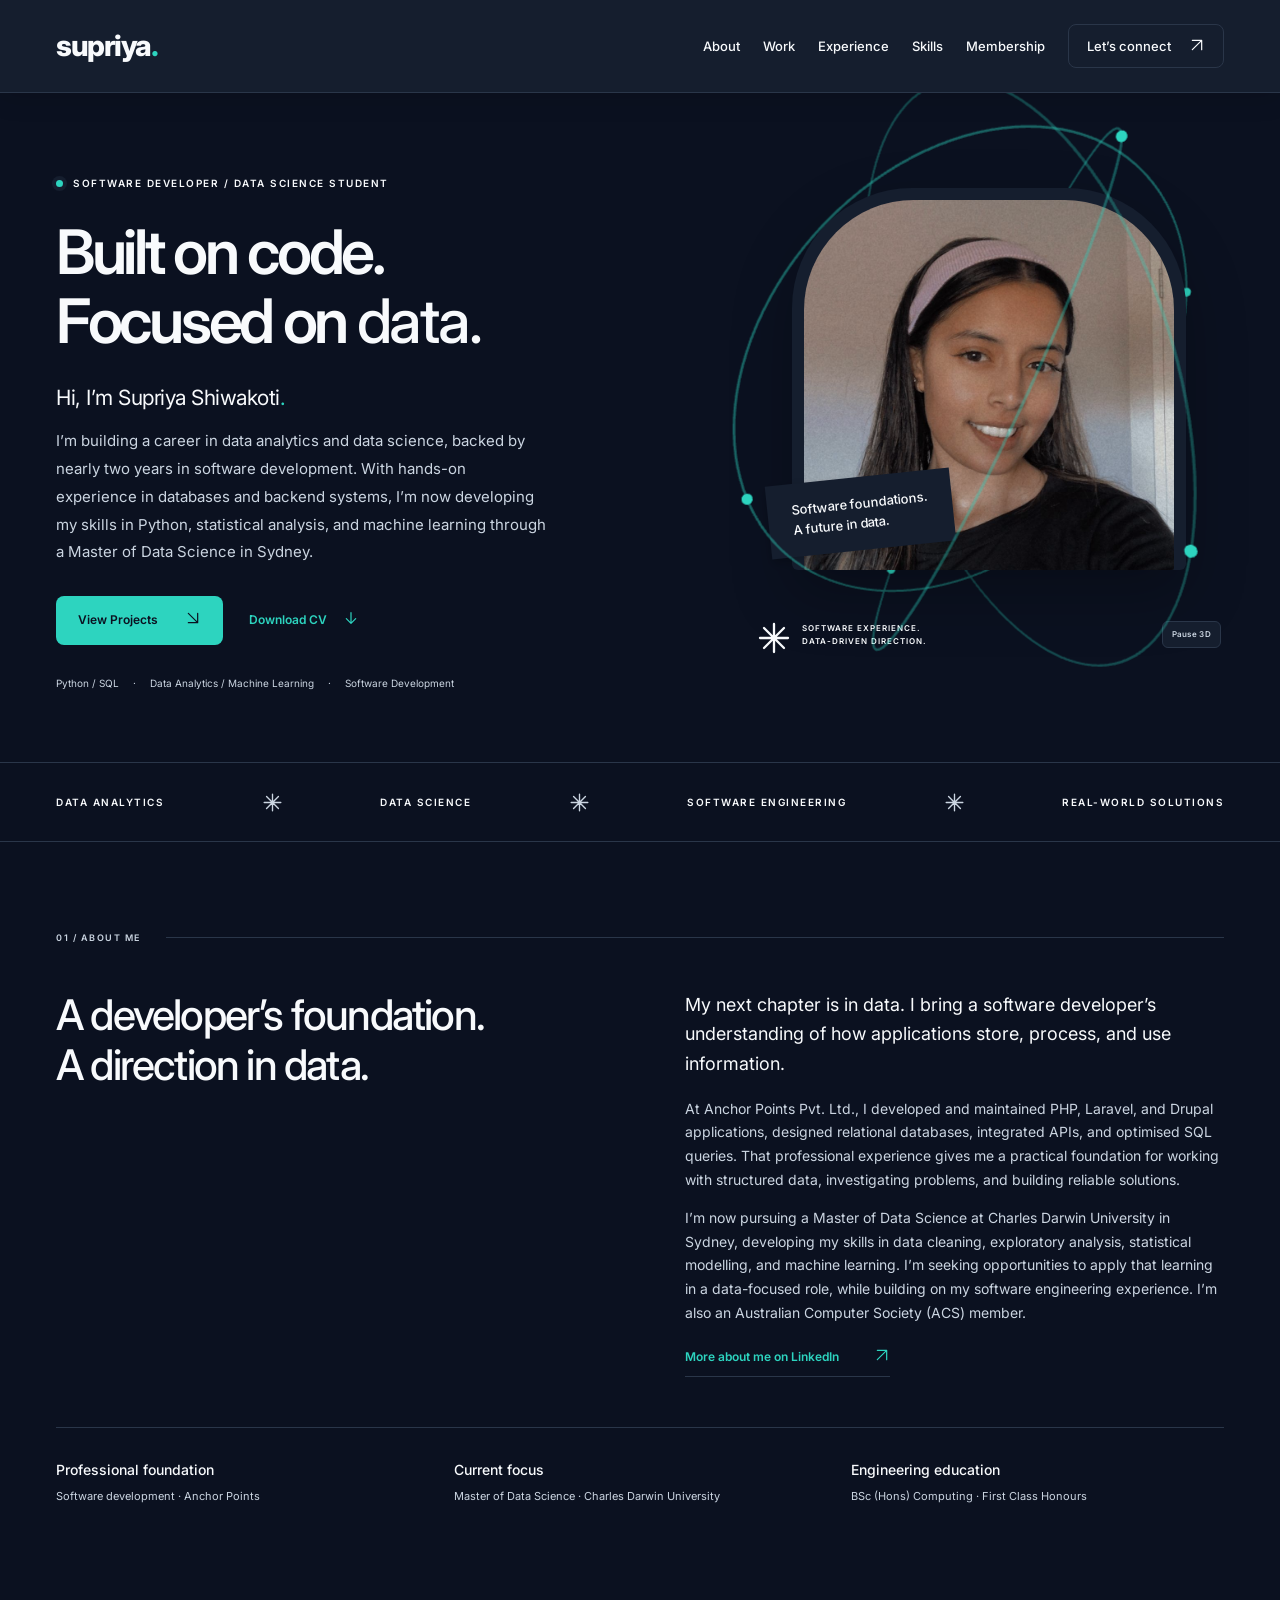
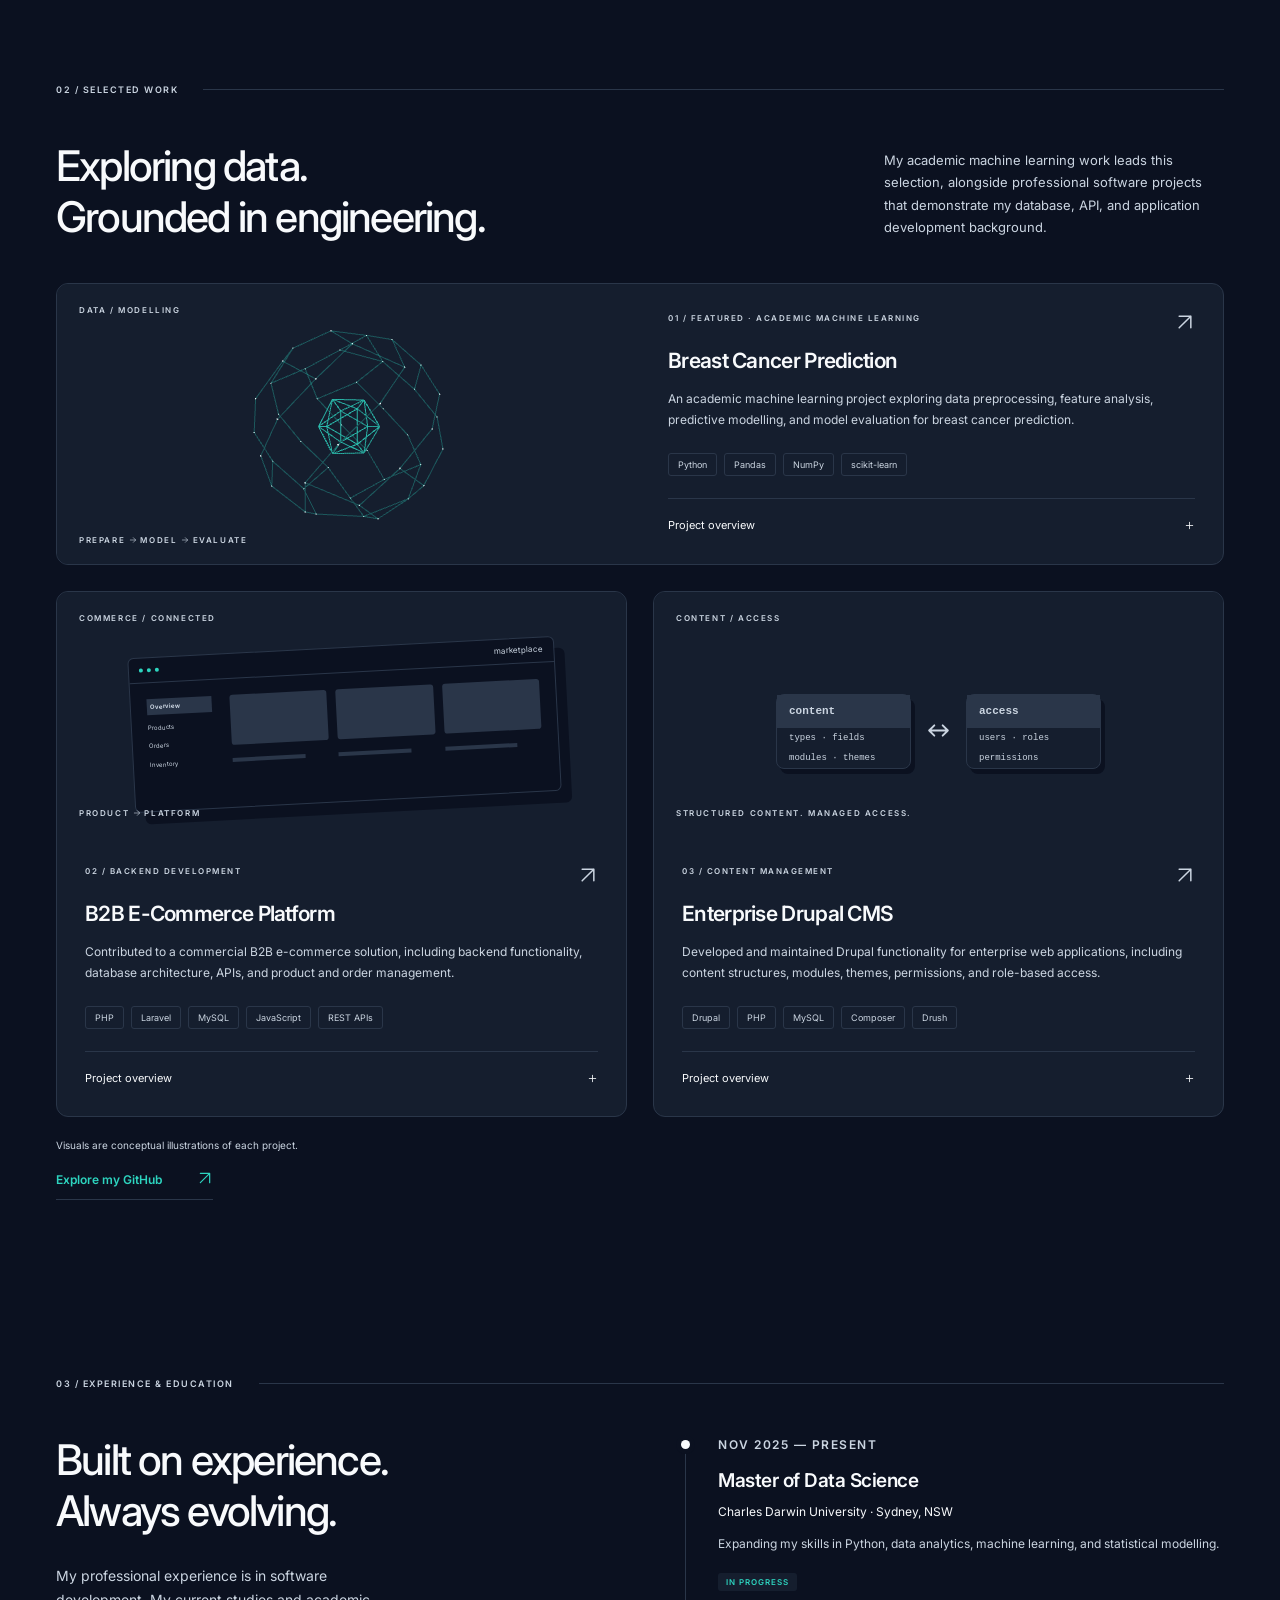
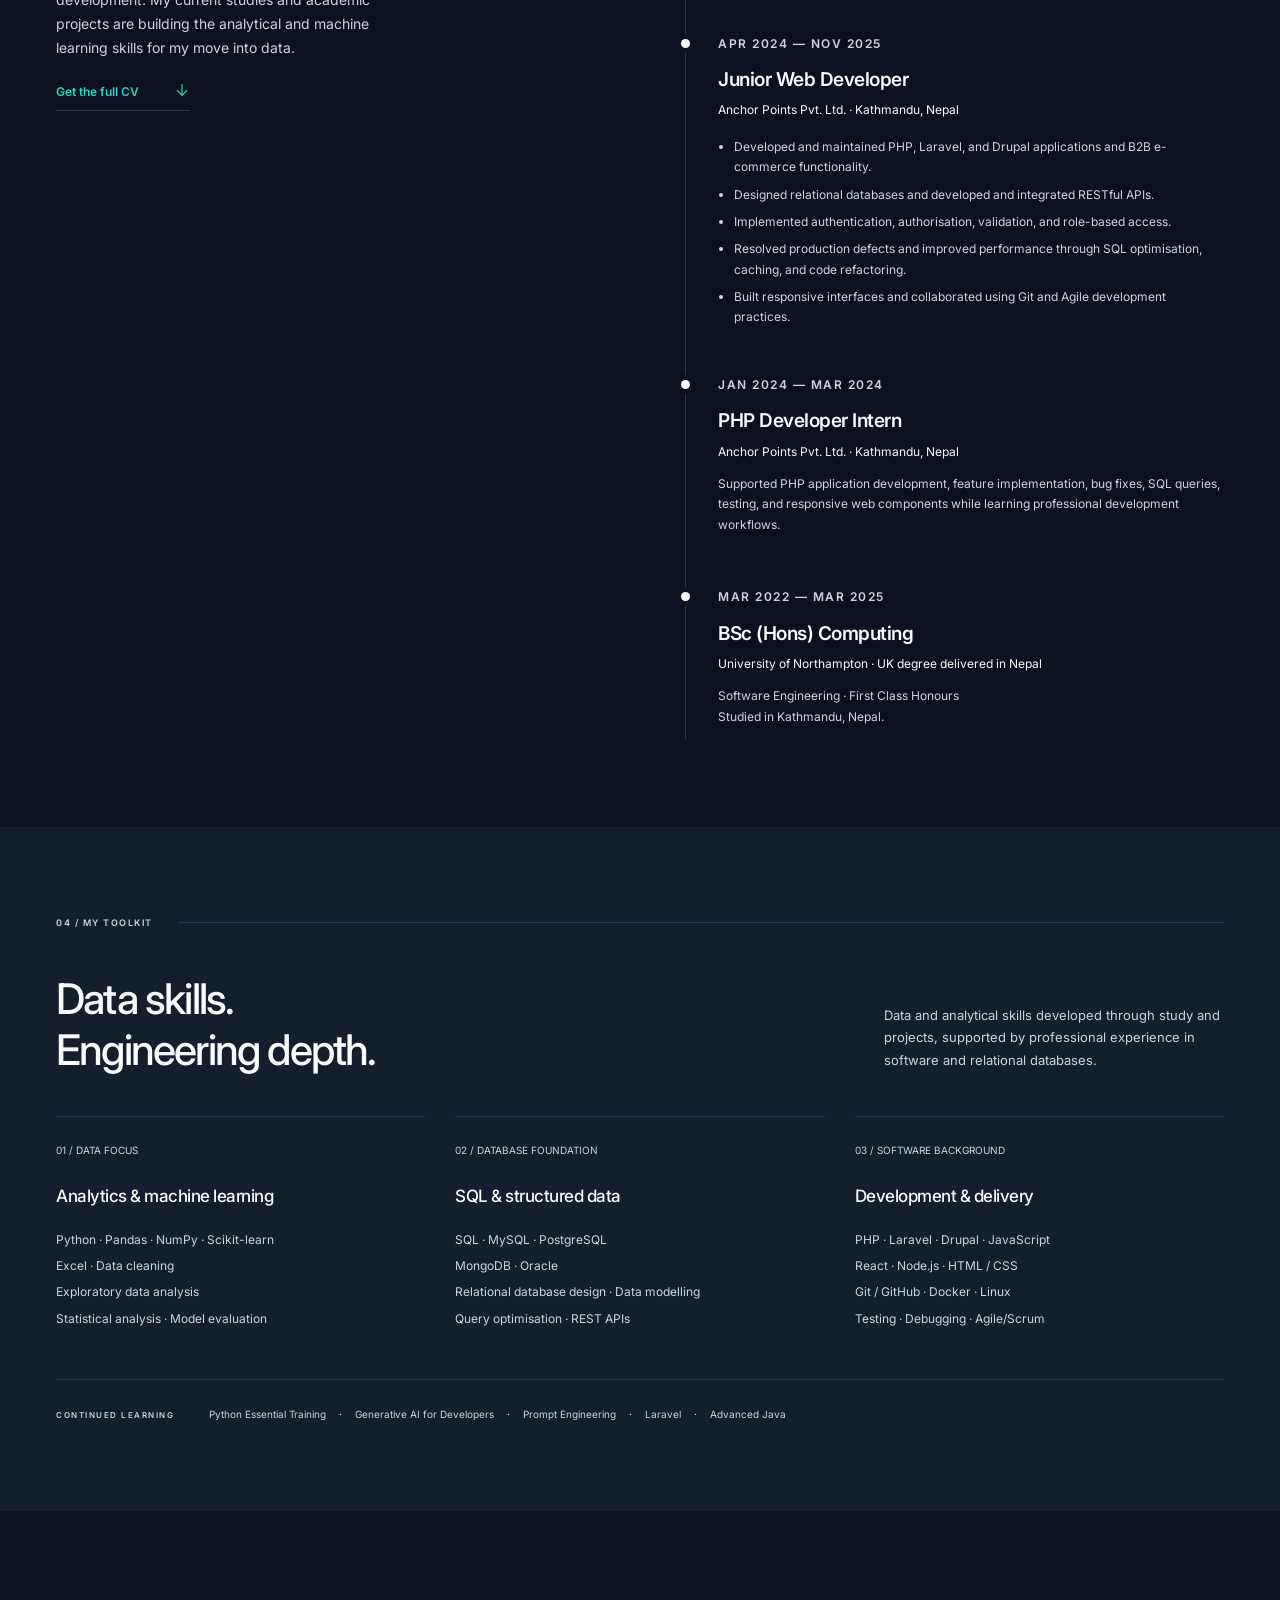
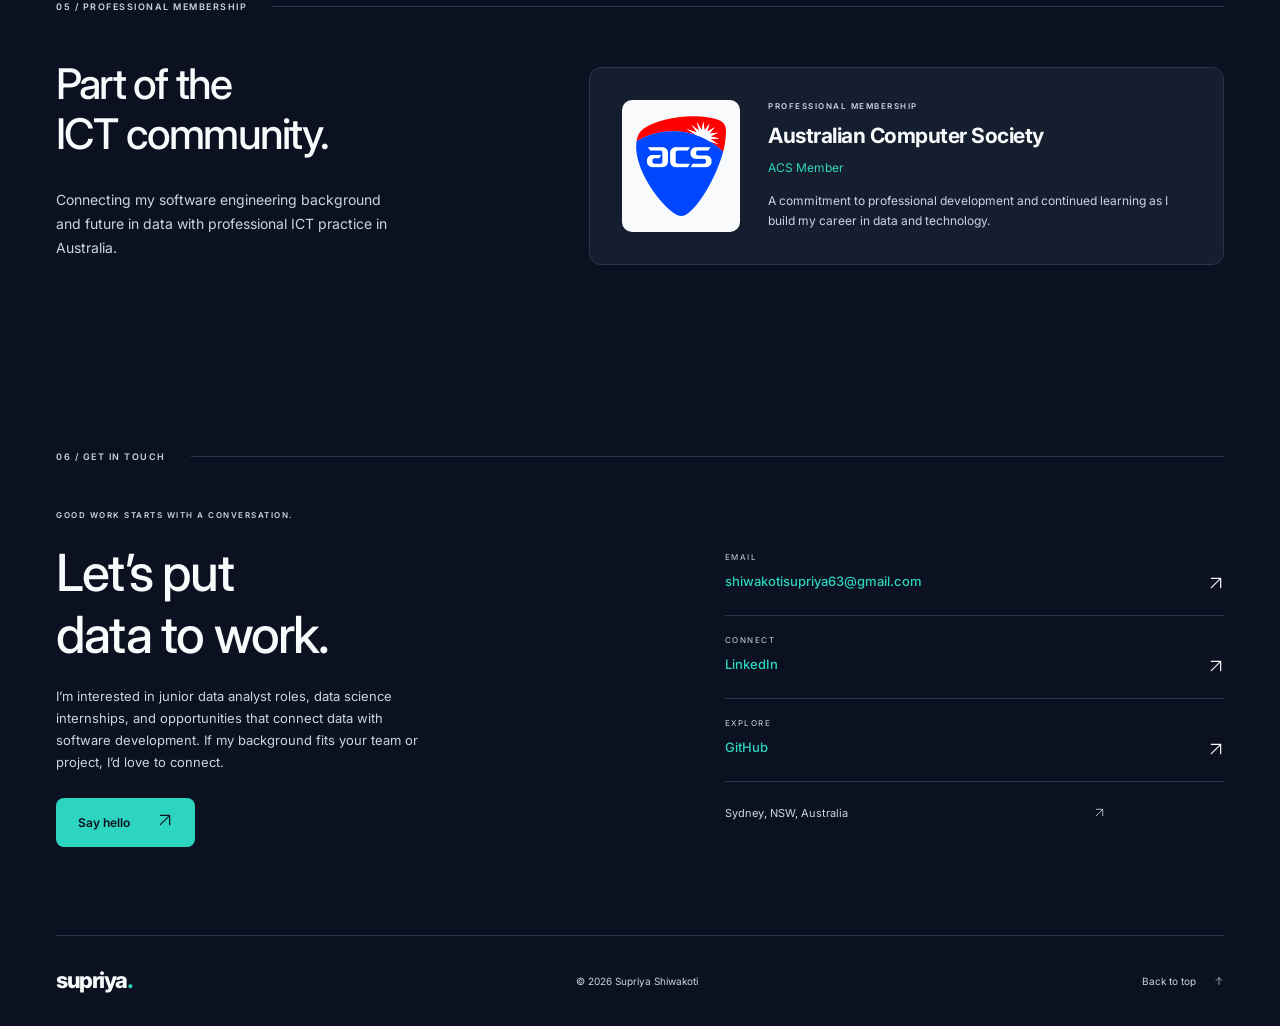
==== commit 517b17eb: "arrow fixes" ====
--- a/index.html
+++ b/index.html
@@ -8,7 +8,7 @@
 <link rel="icon" href="images/favicon.svg" type="image/svg+xml"><link rel="preconnect" href="https://fonts.googleapis.com">
 <link rel="preconnect" href="https://fonts.gstatic.com" crossorigin>
 <link href="https://fonts.googleapis.com/css2?family=Inter:wght@400;500;600;700;800&amp;display=swap" rel="stylesheet">
-<link rel="stylesheet" href="style.css?v=21-svg-icons"><script src="script.js?v=16-membership" defer></script>
+<link rel="stylesheet" href="style.css?v=22-icon-sizing"><script src="script.js?v=16-membership" defer></script>
 <script type="module" src="scene.js?v=19-wrapped-orbit"></script>
 </head>
 <body>
--- a/style.css
+++ b/style.css
@@ -327,7 +327,7 @@
 .forecast {
   background:#151E2E;
   color:#CBD5E1}
-.forecast svg {
+.forecast > svg {
   width:100%;
   height:200px;
   padding-top:20px}
@@ -902,7 +902,7 @@
 .portrait-frame img {
   transition: filter 400ms ease;
 }
-.store-window, .forecast svg, .schema > div {
+.store-window, .forecast > svg, .schema > div {
   transition: transform 400ms cubic-bezier(.22, 1, .36, 1);
 }
 .button:active {
@@ -930,7 +930,7 @@
   .project-card:hover .store-window {
     transform: rotate(0deg) translateY(-3px);
   }
-  .project-card:hover .forecast svg {
+  .project-card:hover .forecast > svg {
     transform: translateY(-3px);
   }
   .project-card:hover .schema > div:first-child {
@@ -1174,3 +1174,5 @@
 /* SVG controls inherit text colour and never render as platform emoji. */
 .icon { display: inline-block; width: 1em; height: 1em; flex-shrink: 0; vertical-align: -.125em; overflow: visible; }
 .button .icon, .inline-link .icon, .nav-contact .icon { width: 16px; height: 16px; }
+
+.art-label .icon, .art-foot .icon { width: 1em; height: 1em; padding: 0; }
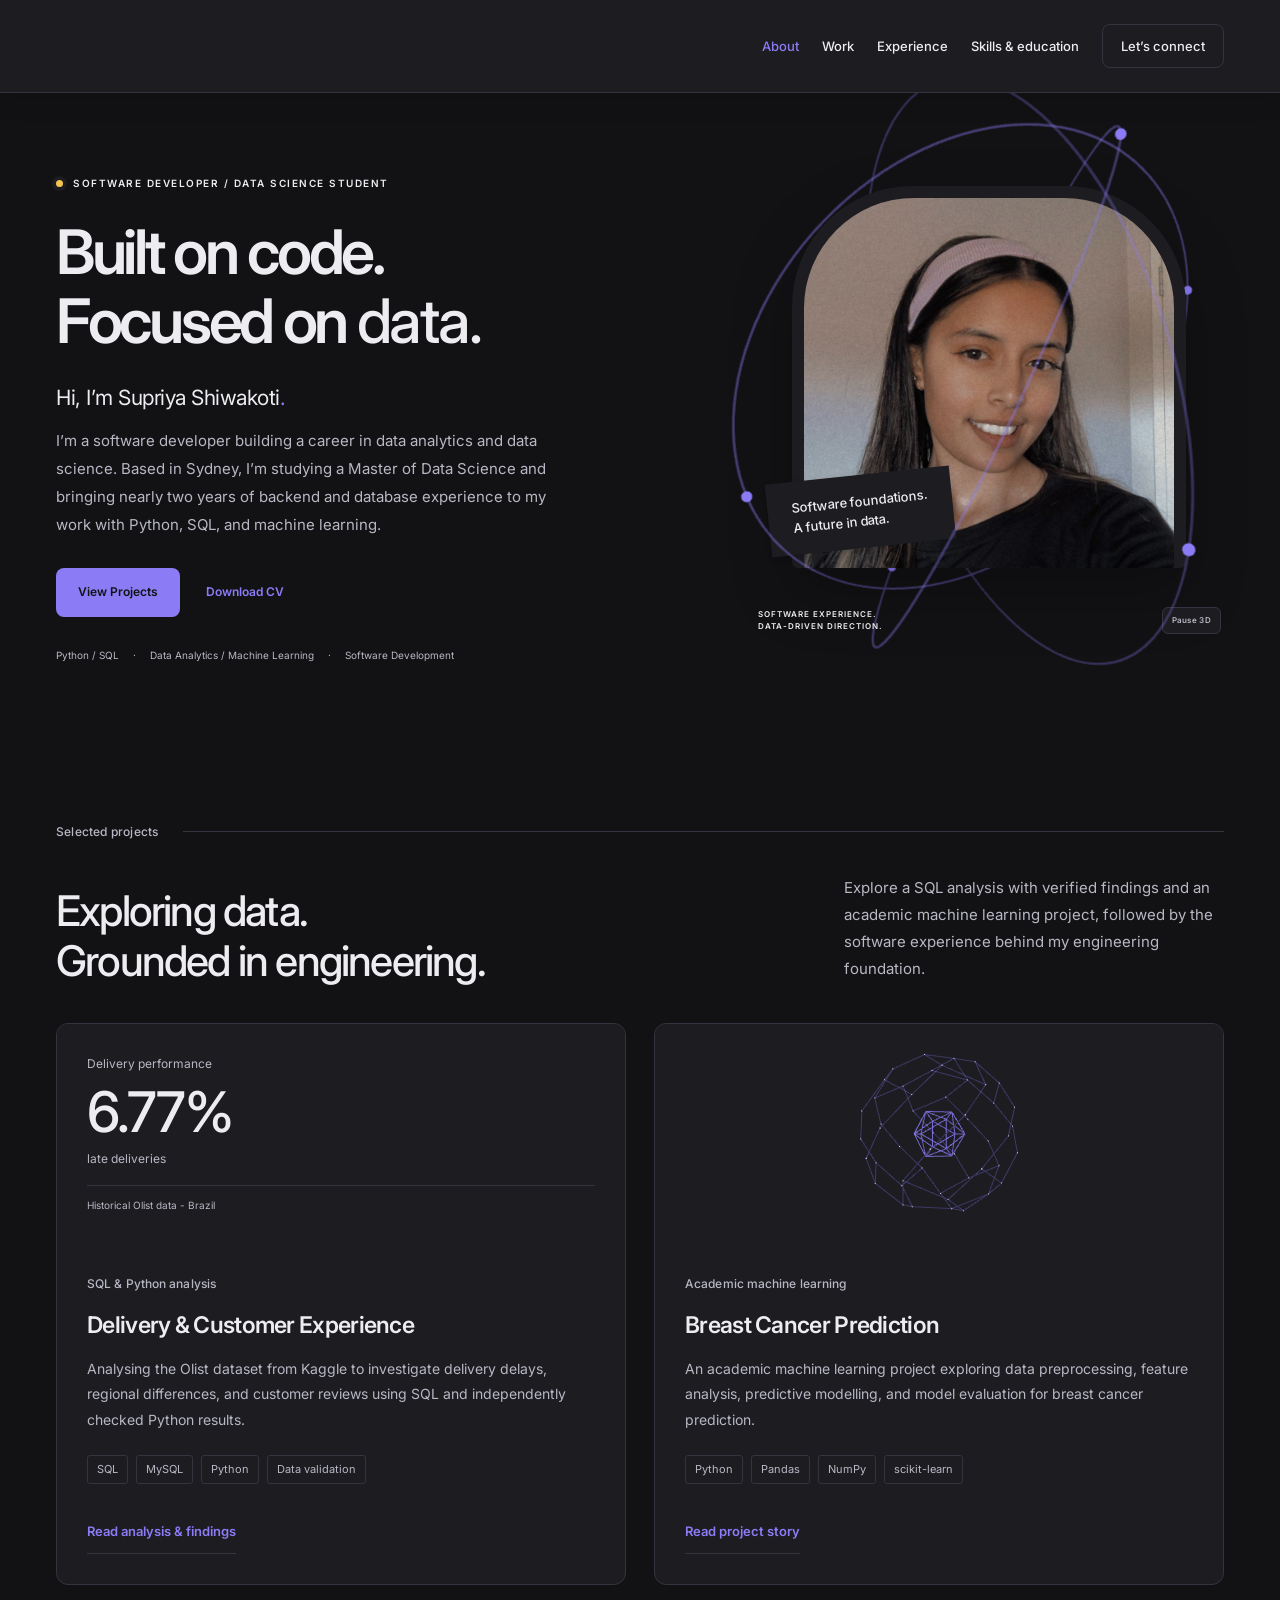
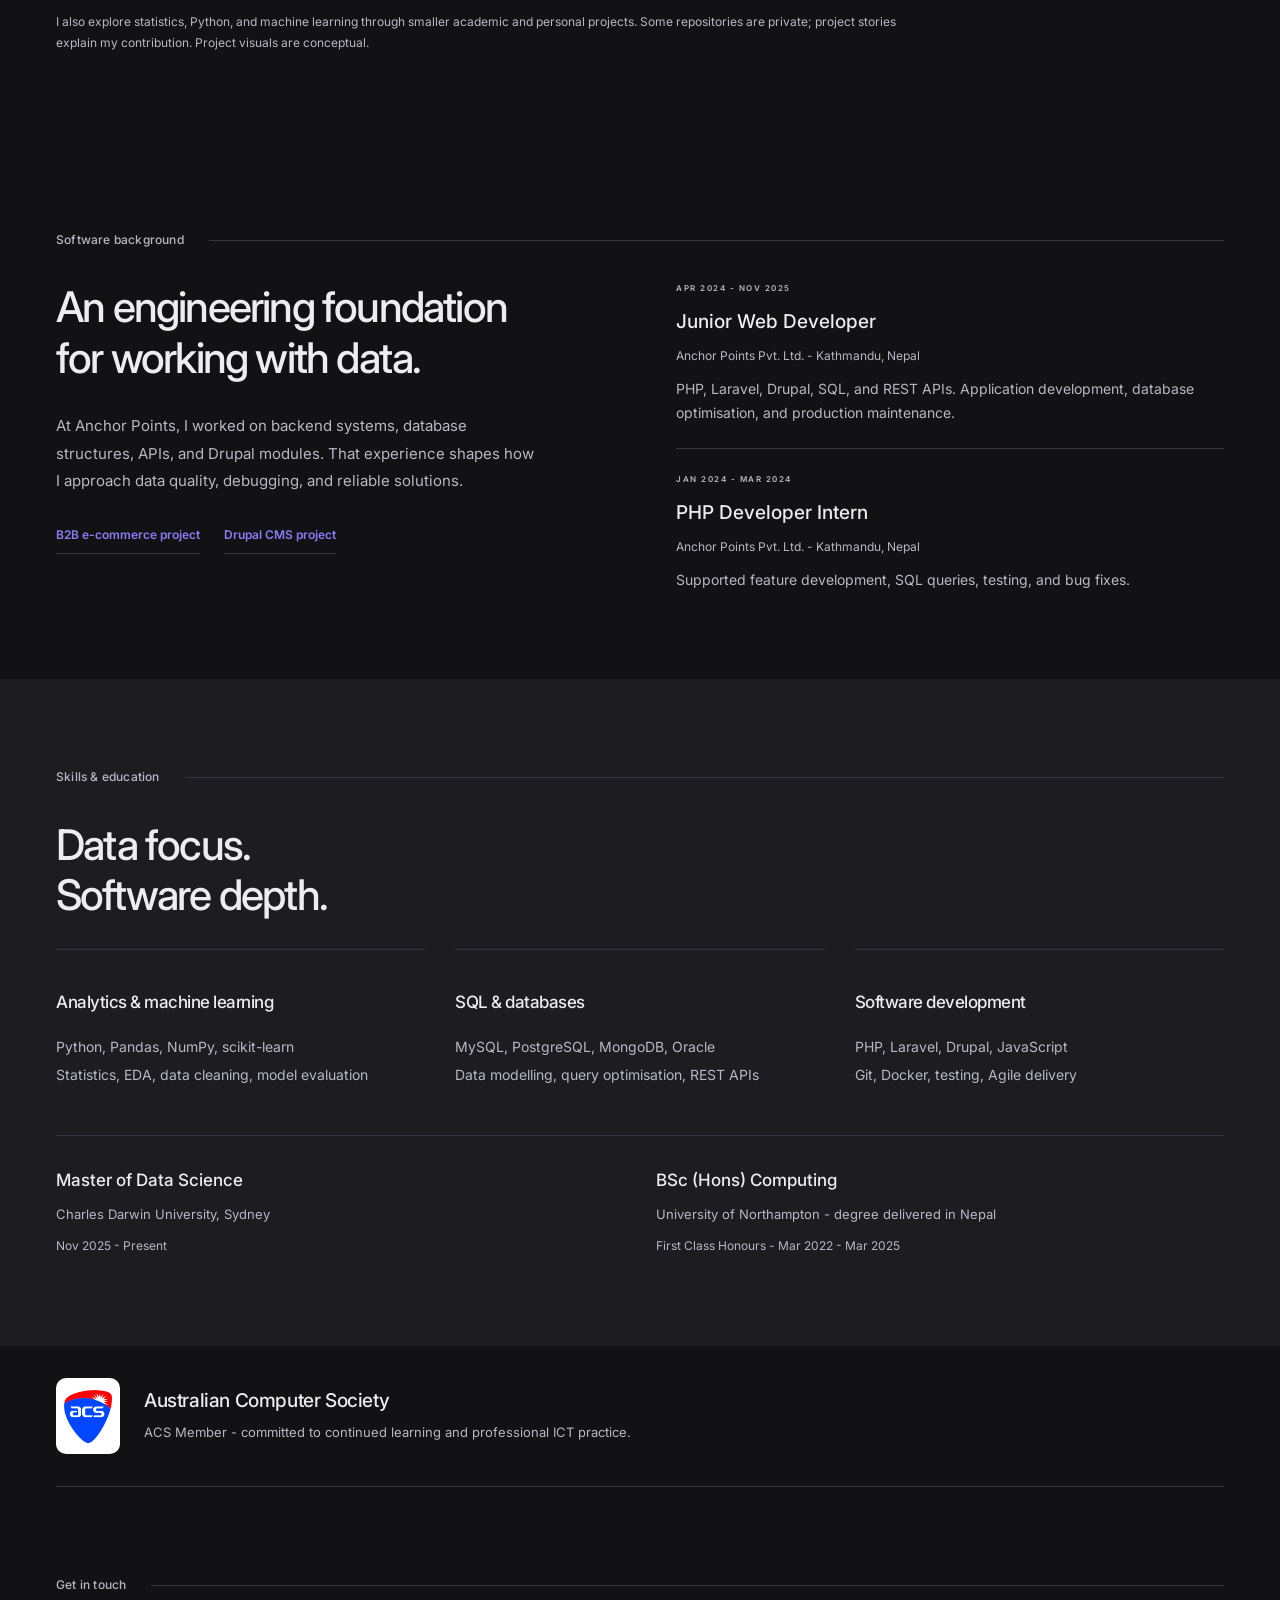
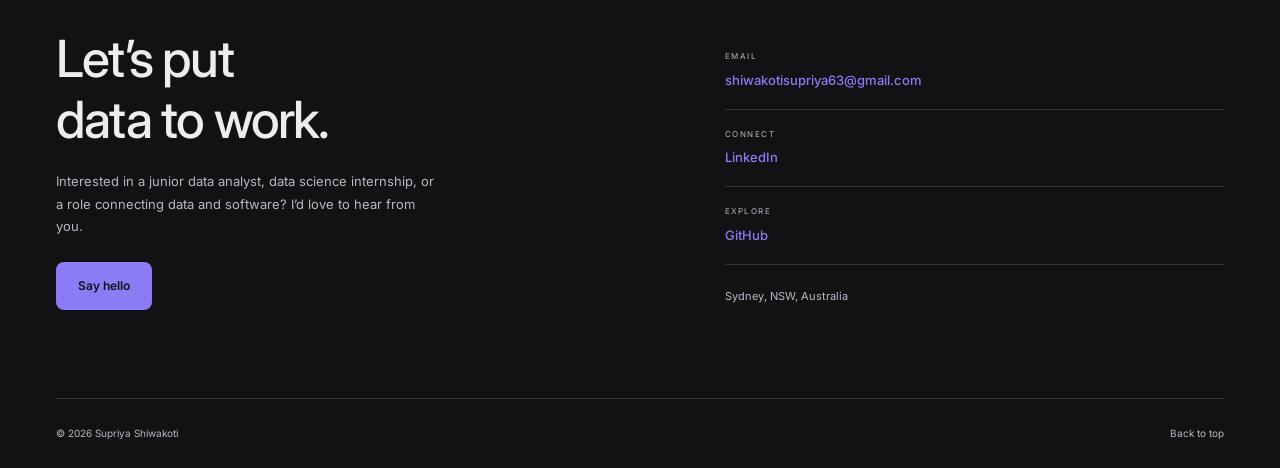
==== commit 95f65120: "website upgrade" ====
--- a/index.html
+++ b/index.html
@@ -1,45 +1,38 @@
 <!doctype html>
 <html lang="en-AU">
 <head>
-<meta charset="utf-8"><meta name="viewport" content="width=device-width, initial-scale=1"><meta name="theme-color" content="#0B1120">
-<title>Supriya Shiwakoti &#8212; Data Science & Software Development</title>
+<meta charset="utf-8"><meta name="theme-color" content="#121214"><meta name="viewport" content="width=device-width, initial-scale=1">
+<title>Supriya Shiwakoti - Data Science & Software Development</title>
 <meta name="description" content="Software developer building a career in data analytics and data science. Sydney-based Master of Data Science student with experience in SQL, databases, APIs and backend development.">
-<meta property="og:type" content="website"><meta property="og:title" content="Supriya Shiwakoti &#8212; Data Science & Software Development"><meta property="og:description" content="Built on code. Focused on data. Explore my data science studies, machine learning project and professional software development experience.">
+<meta property="og:type" content="website"><meta property="og:title" content="Supriya Shiwakoti - Data Science & Software Development"><meta property="og:description" content="Built on code. Focused on data. Explore my data science studies, machine learning project and professional software development experience.">
 <link rel="icon" href="images/favicon.svg" type="image/svg+xml"><link rel="preconnect" href="https://fonts.googleapis.com">
 <link rel="preconnect" href="https://fonts.gstatic.com" crossorigin>
 <link href="https://fonts.googleapis.com/css2?family=Inter:wght@400;500;600;700;800&amp;display=swap" rel="stylesheet">
-<link rel="stylesheet" href="style.css?v=22-icon-sizing"><script src="script.js?v=16-membership" defer></script>
-<script type="module" src="scene.js?v=19-wrapped-orbit"></script>
+<link rel="stylesheet" href="style.css?v=29-concise-home"><script src="script.js?v=27-polish" defer></script>
+<script type="module" src="scene.js?v=24-violet"></script>
 </head>
 <body>
 <a class="skip-link" href="#main">Skip to content</a>
-<header class="site-header"><nav class="nav wrap" aria-label="Main navigation"><a class="brand" href="#home" aria-label="Supriya Shiwakoti, home">supriya<span>.</span></a><button class="menu-toggle" aria-controls="nav-links" aria-expanded="false" hidden>Menu <span aria-hidden="true"><svg class="icon" viewBox="0 0 24 24" width="1em" height="1em" fill="none" stroke="currentColor" stroke-width="1.8" stroke-linecap="round" stroke-linejoin="round" aria-hidden="true" focusable="false"><path d="M12 5V19M5 12H19"/></svg></span></button><div class="nav-links" id="nav-links"><a href="#about">About</a><a href="#projects">Work</a><a href="#experience">Experience</a><a href="#skills">Skills</a><a href="#membership">Membership</a><a class="nav-contact" href="#contact">Let&#8217;s connect <span aria-hidden="true"><svg class="icon" viewBox="0 0 24 24" width="1em" height="1em" fill="none" stroke="currentColor" stroke-width="1.8" stroke-linecap="round" stroke-linejoin="round" aria-hidden="true" focusable="false"><path d="M5 19L19 5M5 5H19V19"/></svg></span></a></div></nav></header>
+<header class="site-header"><nav class="nav wrap" aria-label="Main navigation"><button class="menu-toggle" aria-controls="nav-links" aria-expanded="false" hidden>Menu <span aria-hidden="true"><svg class="icon" viewBox="0 0 24 24" width="1em" height="1em" fill="none" stroke="currentColor" stroke-width="1.8" stroke-linecap="round" stroke-linejoin="round" aria-hidden="true" focusable="false"><path d="M12 5V19M5 12H19"/></svg></span></button><div class="nav-links" id="nav-links"><a href="#home">About</a><a href="#projects">Work</a><a href="#experience">Experience</a><a href="#skills">Skills &amp; education</a><a class="nav-contact" href="#contact">Let&#8217;s connect </a></div></nav></header>
 <main id="main">
-<section class="hero wrap" id="home" aria-labelledby="hero-title"><div class="hero-copy"><p class="eyebrow"><span class="status-dot"></span> SOFTWARE DEVELOPER / DATA SCIENCE STUDENT</p><h1 id="hero-title">Built on code.<br>Focused on <em>data.</em></h1><p class="hero-intro">Hi, I&#8217;m Supriya Shiwakoti<span class="accent">.</span></p><p class="hero-description">I&#8217;m building a career in data analytics and data science, backed by nearly two years in software development. With hands-on experience in databases and backend systems, I&#8217;m now developing my skills in Python, statistical analysis, and machine learning through a Master of Data Science in Sydney.</p><div class="actions"><a class="button primary" href="#projects">View Projects <span aria-hidden="true"><svg class="icon" viewBox="0 0 24 24" width="1em" height="1em" fill="none" stroke="currentColor" stroke-width="1.8" stroke-linecap="round" stroke-linejoin="round" aria-hidden="true" focusable="false"><path d="M5 5L19 19M5 19H19V5"/></svg></span></a><a class="button text-button" href="resume/Supriya_Shiwakoti_Resume.pdf?v=8" download>Download CV <span aria-hidden="true"><svg class="icon" viewBox="0 0 24 24" width="1em" height="1em" fill="none" stroke="currentColor" stroke-width="1.8" stroke-linecap="round" stroke-linejoin="round" aria-hidden="true" focusable="false"><path d="M12 4V20M5 13L12 20L19 13"/></svg></span></a></div><div class="hero-note"><span>Python / SQL</span><span>Data Analytics / Machine Learning</span><span>Software Development</span></div></div><figure class="portrait-block"><div class="hero-orbit" data-three-scene="orbit" aria-hidden="true"></div><div class="portrait-frame"><div class="portrait-image"><img src="images/profile.jpg?v=11" alt="Supriya Shiwakoti smiling" width="900" height="1600" fetchpriority="high"><div class="hex-layer" aria-hidden="true"></div></div><span class="portrait-tag">Software foundations.<br>A future in data.</span></div><figcaption><span class="tiny-cross" aria-hidden="true"><svg viewBox="0 0 32 32" width="1em" height="1em" fill="none" stroke="currentColor" stroke-width="2.3" stroke-linecap="round" aria-hidden="true" focusable="false" style="display:inline-block;vertical-align:middle"><path d="M16 2V30M2 16H30M6 6L26 26M6 26L26 6"/></svg></span><span>SOFTWARE EXPERIENCE.<br>DATA-DRIVEN DIRECTION.</span><button class="scene-toggle" type="button" aria-pressed="false" hidden>Pause 3D</button></figcaption></figure></section>
-<div class="specialty-strip"><div class="wrap"><span>DATA ANALYTICS</span><span aria-hidden="true"><svg viewBox="0 0 32 32" width="1em" height="1em" fill="none" stroke="currentColor" stroke-width="2.3" stroke-linecap="round" aria-hidden="true" focusable="false" style="display:inline-block;vertical-align:middle"><path d="M16 2V30M2 16H30M6 6L26 26M6 26L26 6"/></svg></span><span>DATA SCIENCE</span><span aria-hidden="true"><svg viewBox="0 0 32 32" width="1em" height="1em" fill="none" stroke="currentColor" stroke-width="2.3" stroke-linecap="round" aria-hidden="true" focusable="false" style="display:inline-block;vertical-align:middle"><path d="M16 2V30M2 16H30M6 6L26 26M6 26L26 6"/></svg></span><span>SOFTWARE ENGINEERING</span><span aria-hidden="true"><svg viewBox="0 0 32 32" width="1em" height="1em" fill="none" stroke="currentColor" stroke-width="2.3" stroke-linecap="round" aria-hidden="true" focusable="false" style="display:inline-block;vertical-align:middle"><path d="M16 2V30M2 16H30M6 6L26 26M6 26L26 6"/></svg></span><span>REAL-WORLD SOLUTIONS</span></div></div>
-<section class="section wrap about" id="about" aria-labelledby="about-title"><div class="section-label"><span>01 / ABOUT ME</span><span class="line"></span></div><div class="about-grid"><h2 id="about-title">A developer&#8217;s foundation.<br><em>A direction in data.</em></h2><div><p class="lead">My next chapter is in data. I bring a software developer&#8217;s understanding of how applications store, process, and use information.</p><p>At Anchor Points Pvt. Ltd., I developed and maintained PHP, Laravel, and Drupal applications, designed relational databases, integrated APIs, and optimised SQL queries. That professional experience gives me a practical foundation for working with structured data, investigating problems, and building reliable solutions.</p><p>I&#8217;m now pursuing a Master of Data Science at Charles Darwin University in Sydney, developing my skills in data cleaning, exploratory analysis, statistical modelling, and machine learning. I&#8217;m seeking opportunities to apply that learning in a data-focused role, while building on my software engineering experience. I&#8217;m also an Australian Computer Society (ACS) member.</p><a class="inline-link" href="https://www.linkedin.com/in/supriya-shiwakoti-239067282/" target="_blank" rel="noopener noreferrer">More about me on LinkedIn <span aria-hidden="true"><svg class="icon" viewBox="0 0 24 24" width="1em" height="1em" fill="none" stroke="currentColor" stroke-width="1.8" stroke-linecap="round" stroke-linejoin="round" aria-hidden="true" focusable="false"><path d="M5 19L19 5M5 5H19V19"/></svg></span></a></div></div><div class="facts"><div><strong>Professional foundation</strong><span>Software development &#183; Anchor Points</span></div><div><strong>Current focus</strong><span>Master of Data Science &#183; Charles Darwin University</span></div><div><strong>Engineering education</strong><span>BSc (Hons) Computing &#183; First Class Honours</span></div></div></section>
-<section class="work-section" id="projects" aria-labelledby="work-title"><div class="section wrap"><div class="section-label"><span>02 / SELECTED WORK</span><span class="line"></span></div><div class="section-heading"><h2 id="work-title">Exploring data.<br><em>Grounded in engineering.</em></h2><p>My academic machine learning work leads this selection, alongside professional software projects that demonstrate my database, API, and application development background.</p></div><div class="projects">
-<article class="project-card wide-project"><div class="project-art forecast" aria-hidden="true"><span class="art-label">DATA / MODELLING</span><div class="project-three" data-three-scene="network"></div><svg viewBox="0 0 500 230" fill="none"><path class="chart-grid" d="M25 45H475M25 100H475M25 155H475M25 210H475M80 25V210M170 25V210M260 25V210M350 25V210M440 25V210"/><path class="chart-area" d="M25 185L70 160L115 177L160 110L205 130L250 90L295 108L340 60L385 77L430 35L475 45V210H25Z"/><path class="chart-line" d="M25 185L70 160L115 177L160 110L205 130L250 90L295 108L340 60L385 77L430 35L475 45"/><circle cx="340" cy="60" r="6" fill="#2DD4BF"/></svg><span class="art-foot">PREPARE <svg class="icon" viewBox="0 0 24 24" width="1em" height="1em" fill="none" stroke="currentColor" stroke-width="1.8" stroke-linecap="round" stroke-linejoin="round" aria-hidden="true" focusable="false"><path d="M4 12H20M13 5L20 12L13 19"/></svg> MODEL <svg class="icon" viewBox="0 0 24 24" width="1em" height="1em" fill="none" stroke="currentColor" stroke-width="1.8" stroke-linecap="round" stroke-linejoin="round" aria-hidden="true" focusable="false"><path d="M4 12H20M13 5L20 12L13 19"/></svg> EVALUATE</span></div><div class="project-body"><div class="project-kicker"><span>01 / FEATURED &#183; ACADEMIC MACHINE LEARNING</span><span aria-hidden="true"><svg class="icon" viewBox="0 0 24 24" width="1em" height="1em" fill="none" stroke="currentColor" stroke-width="1.8" stroke-linecap="round" stroke-linejoin="round" aria-hidden="true" focusable="false"><path d="M5 19L19 5M5 5H19V19"/></svg></span></div><h3>Breast Cancer Prediction</h3><p>An academic machine learning project exploring data preprocessing, feature analysis, predictive modelling, and model evaluation for breast cancer prediction.</p><ul class="tags" aria-label="Technologies"><li>Python</li><li>Pandas</li><li>NumPy</li><li>scikit-learn</li></ul><details><summary>Project overview <span aria-hidden="true"><svg class="icon" viewBox="0 0 24 24" width="1em" height="1em" fill="none" stroke="currentColor" stroke-width="1.8" stroke-linecap="round" stroke-linejoin="round" aria-hidden="true" focusable="false"><path d="M12 5V19M5 12H19"/></svg></span></summary><div class="project-details"><p><strong>Focus:</strong> Investigating how data preparation and feature analysis support predictive modelling in an academic setting.</p><p><strong>Approach:</strong> Prepare and explore data, train predictive models, and evaluate their performance. This is an academic project.</p></div></details></div></article>
-<article class="project-card"><div class="project-art commerce" aria-hidden="true"><span class="art-label">COMMERCE / CONNECTED</span><div class="store-window"><div class="window-top"><i></i><i></i><i></i><span>marketplace</span></div><div class="store-content"><div class="store-side"><b>Overview</b><span>Products</span><span>Orders</span><span>Inventory</span></div><div class="store-items"><div></div><div></div><div></div><span></span><span></span><span></span></div></div></div><span class="art-foot">PRODUCT <svg class="icon" viewBox="0 0 24 24" width="1em" height="1em" fill="none" stroke="currentColor" stroke-width="1.8" stroke-linecap="round" stroke-linejoin="round" aria-hidden="true" focusable="false"><path d="M4 12H20M13 5L20 12L13 19"/></svg> PLATFORM</span></div><div class="project-body"><div class="project-kicker"><span>02 / BACKEND DEVELOPMENT</span><span aria-hidden="true"><svg class="icon" viewBox="0 0 24 24" width="1em" height="1em" fill="none" stroke="currentColor" stroke-width="1.8" stroke-linecap="round" stroke-linejoin="round" aria-hidden="true" focusable="false"><path d="M5 19L19 5M5 5H19V19"/></svg></span></div><h3>B2B E-Commerce Platform</h3><p>Contributed to a commercial B2B e-commerce solution, including backend functionality, database architecture, APIs, and product and order management.</p><ul class="tags" aria-label="Technologies"><li>PHP</li><li>Laravel</li><li>MySQL</li><li>JavaScript</li><li>REST APIs</li></ul><details><summary>Project overview <span aria-hidden="true"><svg class="icon" viewBox="0 0 24 24" width="1em" height="1em" fill="none" stroke="currentColor" stroke-width="1.8" stroke-linecap="round" stroke-linejoin="round" aria-hidden="true" focusable="false"><path d="M12 5V19M5 12H19"/></svg></span></summary><div class="project-details"><p><strong>Focus:</strong> Building and maintaining backend features that support business-to-business commerce.</p><p><strong>Contribution:</strong> Database structures, API development, product and order management, and ongoing application maintenance.</p></div></details></div></article>
-<article class="project-card"><div class="project-art database" aria-hidden="true"><span class="art-label">CONTENT / ACCESS</span><div class="schema"><div><b>content</b><span>types &#183; fields</span><span>modules &#183; themes</span></div><span class="schema-link"><svg class="icon" viewBox="0 0 24 24" width="1em" height="1em" fill="none" stroke="currentColor" stroke-width="1.8" stroke-linecap="round" stroke-linejoin="round" aria-hidden="true" focusable="false"><path d="M3 12H21M8 7L3 12L8 17M16 7L21 12L16 17"/></svg></span><div><b>access</b><span>users &#183; roles</span><span>permissions</span></div></div><span class="art-foot">STRUCTURED CONTENT. MANAGED ACCESS.</span></div><div class="project-body"><div class="project-kicker"><span>03 / CONTENT MANAGEMENT</span><span aria-hidden="true"><svg class="icon" viewBox="0 0 24 24" width="1em" height="1em" fill="none" stroke="currentColor" stroke-width="1.8" stroke-linecap="round" stroke-linejoin="round" aria-hidden="true" focusable="false"><path d="M5 19L19 5M5 5H19V19"/></svg></span></div><h3>Enterprise Drupal CMS</h3><p>Developed and maintained Drupal functionality for enterprise web applications, including content structures, modules, themes, permissions, and role-based access.</p><ul class="tags" aria-label="Skills"><li>Drupal</li><li>PHP</li><li>MySQL</li><li>Composer</li><li>Drush</li></ul><details><summary>Project overview <span aria-hidden="true"><svg class="icon" viewBox="0 0 24 24" width="1em" height="1em" fill="none" stroke="currentColor" stroke-width="1.8" stroke-linecap="round" stroke-linejoin="round" aria-hidden="true" focusable="false"><path d="M12 5V19M5 12H19"/></svg></span></summary><div class="project-details"><p><strong>Focus:</strong> Maintaining structured content and application functionality in a Drupal-based CMS.</p><p><strong>Approach:</strong> Work with content structures, modules, themes, permissions, and role-based access.</p></div></details></div></article></div><p class="work-note">Visuals are conceptual illustrations of each project.</p><a class="inline-link" href="https://github.com/shiwakotisupriya" target="_blank" rel="noopener noreferrer">Explore my GitHub <span aria-hidden="true"><svg class="icon" viewBox="0 0 24 24" width="1em" height="1em" fill="none" stroke="currentColor" stroke-width="1.8" stroke-linecap="round" stroke-linejoin="round" aria-hidden="true" focusable="false"><path d="M5 19L19 5M5 5H19V19"/></svg></span></a></div></section>
-<section class="section wrap" id="experience" aria-labelledby="experience-title"><div class="section-label"><span>03 / EXPERIENCE & EDUCATION</span><span class="line"></span></div><div class="journey-grid"><div class="journey-intro"><h2 id="experience-title">Built on experience.<br><em>Always evolving.</em></h2><p>My professional experience is in software development. My current studies and academic projects are building the analytical and machine learning skills for my move into data.</p><a class="inline-link" href="resume/Supriya_Shiwakoti_Resume.pdf?v=8" download>Get the full CV <span aria-hidden="true"><svg class="icon" viewBox="0 0 24 24" width="1em" height="1em" fill="none" stroke="currentColor" stroke-width="1.8" stroke-linecap="round" stroke-linejoin="round" aria-hidden="true" focusable="false"><path d="M12 4V20M5 13L12 20L19 13"/></svg></span></a></div><div class="timeline">
-<article><p class="timeline-date">NOV 2025 &#8212; PRESENT</p><h3>Master of Data Science</h3><p class="organisation">Charles Darwin University &#183; Sydney, NSW</p><p>Expanding my skills in Python, data analytics, machine learning, and statistical modelling.</p><span class="small-badge">IN PROGRESS</span></article>
-<article><p class="timeline-date">APR 2024 &#8212; NOV 2025</p><h3>Junior Web Developer</h3><p class="organisation">Anchor Points Pvt. Ltd. &#183; Kathmandu, Nepal</p><ul><li>Developed and maintained PHP, Laravel, and Drupal applications and B2B e-commerce functionality.</li><li>Designed relational databases and developed and integrated RESTful APIs.</li><li>Implemented authentication, authorisation, validation, and role-based access.</li><li>Resolved production defects and improved performance through SQL optimisation, caching, and code refactoring.</li><li>Built responsive interfaces and collaborated using Git and Agile development practices.</li></ul></article>
-<article><p class="timeline-date">JAN 2024 &#8212; MAR 2024</p><h3>PHP Developer Intern</h3><p class="organisation">Anchor Points Pvt. Ltd. &#183; Kathmandu, Nepal</p><p>Supported PHP application development, feature implementation, bug fixes, SQL queries, testing, and responsive web components while learning professional development workflows.</p></article>
-<article><p class="timeline-date">MAR 2022 &#8212; MAR 2025</p><h3>BSc (Hons) Computing</h3><p class="organisation">University of Northampton &#183; UK degree delivered in Nepal</p><p>Software Engineering &#183; First Class Honours<br>Studied in Kathmandu, Nepal.</p></article>
+<section class="hero wrap" id="home" aria-labelledby="hero-title"><div class="hero-copy"><p class="eyebrow"><span class="status-dot"></span> SOFTWARE DEVELOPER / DATA SCIENCE STUDENT</p><h1 id="hero-title">Built on code.<br>Focused on <em>data.</em></h1><p class="hero-intro">Hi, I&#8217;m Supriya Shiwakoti<span class="accent">.</span></p><p class="hero-description">I&#8217;m a software developer building a career in data analytics and data science. Based in Sydney, I&#8217;m studying a Master of Data Science and bringing nearly two years of backend and database experience to my work with Python, SQL, and machine learning.</p><div class="actions"><a class="button primary" href="#projects">View Projects </a><a class="button text-button" href="resume/Supriya_Shiwakoti_Resume.pdf?v=8" download>Download CV </a></div><div class="hero-note"><span>Python / SQL</span><span>Data Analytics / Machine Learning</span><span>Software Development</span></div></div><figure class="portrait-block"><div class="hero-orbit" data-three-scene="orbit" aria-hidden="true"></div><div class="portrait-frame"><div class="portrait-image"><img src="images/profile.jpg?v=11" alt="Supriya Shiwakoti smiling" width="900" height="1600" fetchpriority="high"><div class="hex-layer" aria-hidden="true"></div></div><span class="portrait-tag">Software foundations.<br>A future in data.</span></div><figcaption><span>SOFTWARE EXPERIENCE.<br>DATA-DRIVEN DIRECTION.</span><button class="scene-toggle" type="button" aria-pressed="false" hidden>Pause 3D</button></figcaption></figure></section>
 
-</div></div></section>
-<section class="skills-section" id="skills" aria-labelledby="skills-title"><div class="section wrap"><div class="section-label"><span>04 / MY TOOLKIT</span><span class="line"></span></div><div class="section-heading"><h2 id="skills-title">Data skills.<br><em>Engineering depth.</em></h2><p>Data and analytical skills developed through study and projects, supported by professional experience in software and relational databases.</p></div><div class="skill-grid">
-<article><span class="skill-number">01 / DATA FOCUS</span><h3>Analytics & machine learning</h3><p>Python &#183; Pandas &#183; NumPy &#183; Scikit-learn<br>Excel &#183; Data cleaning<br>Exploratory data analysis<br>Statistical analysis &#183; Model evaluation</p></article>
-<article><span class="skill-number">02 / DATABASE FOUNDATION</span><h3>SQL & structured data</h3><p>SQL &#183; MySQL &#183; PostgreSQL<br>MongoDB &#183; Oracle<br>Relational database design &#183; Data modelling<br>Query optimisation &#183; REST APIs</p></article>
-<article><span class="skill-number">03 / SOFTWARE BACKGROUND</span><h3>Development & delivery</h3><p>PHP &#183; Laravel &#183; Drupal &#183; JavaScript<br>React &#183; Node.js &#183; HTML / CSS<br>Git / GitHub &#183; Docker &#183; Linux<br>Testing &#183; Debugging &#183; Agile/Scrum</p></article>
-</div><div class="learning"><span class="eyebrow">CONTINUED LEARNING</span><p>Python Essential Training <span>&#183;</span> Generative AI for Developers <span>&#183;</span> Prompt Engineering <span>&#183;</span> Laravel <span>&#183;</span> Advanced Java</p>
-</div></div></section>
-<section class="section wrap membership" id="membership" aria-labelledby="membership-title">
-<div class="section-label"><span>05 / PROFESSIONAL MEMBERSHIP</span><span class="line"></span></div>
-<div class="membership-grid"><div><h2 id="membership-title">Part of the<br><em>ICT community.</em></h2><p>Connecting my software engineering background and future in data with professional ICT practice in Australia.</p></div>
-<article class="membership-card"><div class="membership-logo"><img src="images/acs-logo.png" alt="Australian Computer Society (ACS) logo" width="90" height="100" loading="lazy"></div><div><p class="eyebrow">PROFESSIONAL MEMBERSHIP</p><h3>Australian Computer Society</h3><p class="membership-status">ACS Member</p><p>A commitment to professional development and continued learning as I build my career in data and technology.</p></div></article></div>
+<section class="work-section" id="projects" aria-labelledby="work-title"><div class="section wrap"><div class="section-label"><span>Selected projects</span><span class="line"></span></div><div class="section-heading"><h2 id="work-title">Exploring data.<br><em>Grounded in engineering.</em></h2><p>Explore a SQL analysis with verified findings and an academic machine learning project, followed by the software experience behind my engineering foundation.</p></div><div class="projects data-projects"><article class="project-card"><div class="project-art analysis-preview" aria-hidden="true"><span>Delivery performance</span><strong>6.77%</strong><span>late deliveries</span><div class="preview-baseline"></div><small>Historical Olist data - Brazil</small></div><div class="project-body"><div class="project-kicker"><span>SQL &amp; Python analysis</span></div><h3>Delivery &amp; Customer Experience</h3><p>Analysing the Olist dataset from Kaggle to investigate delivery delays, regional differences, and customer reviews using SQL and independently checked Python results.</p><ul class="tags" aria-label="Technologies"><li>SQL</li><li>MySQL</li><li>Python</li><li>Data validation</li></ul><div class="project-actions"><a class="inline-link" href="olist-delivery-analysis.html">Read analysis &amp; findings</a></div></div></article><article class="project-card"><div class="project-art forecast" aria-hidden="true"><div class="project-three" data-three-scene="network"></div><svg viewBox="0 0 500 230" fill="none"><path class="chart-grid" d="M25 45H475M25 100H475M25 155H475M25 210H475M80 25V210M170 25V210M260 25V210M350 25V210M440 25V210"/><path class="chart-area" d="M25 185L70 160L115 177L160 110L205 130L250 90L295 108L340 60L385 77L430 35L475 45V210H25Z"/><path class="chart-line" d="M25 185L70 160L115 177L160 110L205 130L250 90L295 108L340 60L385 77L430 35L475 45"/><circle cx="340" cy="60" r="6" fill="#8B7CF6"/></svg></div><div class="project-body"><div class="project-kicker"><span>Academic machine learning</span></div><h3>Breast Cancer Prediction</h3><p>An academic machine learning project exploring data preprocessing, feature analysis, predictive modelling, and model evaluation for breast cancer prediction.</p><ul class="tags" aria-label="Technologies"><li>Python</li><li>Pandas</li><li>NumPy</li><li>scikit-learn</li></ul><div class="project-actions"><a class="inline-link" href="breast-cancer-prediction.html">Read project story</a></div></div></article></div><p class="project-footnote">I also explore statistics, Python, and machine learning through smaller academic and personal projects. Some repositories are private; project stories explain my contribution. Project visuals are conceptual.</p></div></section>
+<section class="section wrap" id="experience" aria-labelledby="experience-title">
+<div class="section-label"><span>Software background</span><span class="line"></span></div>
+<div class="background-grid"><div><h2 id="experience-title">An engineering foundation<br>for <em>working with data.</em></h2><p>At Anchor Points, I worked on backend systems, database structures, APIs, and Drupal modules. That experience shapes how I approach data quality, debugging, and reliable solutions.</p><div class="software-links"><a class="inline-link" href="b2b-ecommerce.html">B2B e-commerce project</a><a class="inline-link" href="enterprise-drupal.html">Drupal CMS project</a></div></div>
+<div class="compact-experience"><article><p class="timeline-date">APR 2024 - NOV 2025</p><h3>Junior Web Developer</h3><p class="organisation">Anchor Points Pvt. Ltd. - Kathmandu, Nepal</p><p>PHP, Laravel, Drupal, SQL, and REST APIs. Application development, database optimisation, and production maintenance.</p></article><article><p class="timeline-date">JAN 2024 - MAR 2024</p><h3>PHP Developer Intern</h3><p class="organisation">Anchor Points Pvt. Ltd. - Kathmandu, Nepal</p><p>Supported feature development, SQL queries, testing, and bug fixes.</p></article></div></div>
 </section>
-<section class="section wrap contact" id="contact" aria-labelledby="contact-title"><div class="section-label"><span>06 / GET IN TOUCH</span><span class="line"></span></div><div class="contact-grid"><div><p class="eyebrow">GOOD WORK STARTS WITH A CONVERSATION.</p><h2 id="contact-title">Let&#8217;s put<br><em>data to work.</em></h2><p>I&#8217;m interested in junior data analyst roles, data science internships, and opportunities that connect data with software development. If my background fits your team or project, I&#8217;d love to connect.</p><a class="button primary" href="mailto:shiwakotisupriya63@gmail.com">Say hello <span aria-hidden="true"><svg class="icon" viewBox="0 0 24 24" width="1em" height="1em" fill="none" stroke="currentColor" stroke-width="1.8" stroke-linecap="round" stroke-linejoin="round" aria-hidden="true" focusable="false"><path d="M5 19L19 5M5 5H19V19"/></svg></span></a></div><div class="contact-links"><a href="mailto:shiwakotisupriya63@gmail.com"><span>EMAIL</span><strong>shiwakotisupriya63@gmail.com</strong><span aria-hidden="true"><svg class="icon" viewBox="0 0 24 24" width="1em" height="1em" fill="none" stroke="currentColor" stroke-width="1.8" stroke-linecap="round" stroke-linejoin="round" aria-hidden="true" focusable="false"><path d="M5 19L19 5M5 5H19V19"/></svg></span></a><a href="https://www.linkedin.com/in/supriya-shiwakoti-239067282/" target="_blank" rel="noopener noreferrer"><span>CONNECT</span><strong>LinkedIn</strong><span aria-hidden="true"><svg class="icon" viewBox="0 0 24 24" width="1em" height="1em" fill="none" stroke="currentColor" stroke-width="1.8" stroke-linecap="round" stroke-linejoin="round" aria-hidden="true" focusable="false"><path d="M5 19L19 5M5 5H19V19"/></svg></span></a><a href="https://github.com/shiwakotisupriya" target="_blank" rel="noopener noreferrer"><span>EXPLORE</span><strong>GitHub</strong><span aria-hidden="true"><svg class="icon" viewBox="0 0 24 24" width="1em" height="1em" fill="none" stroke="currentColor" stroke-width="1.8" stroke-linecap="round" stroke-linejoin="round" aria-hidden="true" focusable="false"><path d="M5 19L19 5M5 5H19V19"/></svg></span></a><p>Sydney, NSW, Australia <span aria-hidden="true"><svg class="icon" viewBox="0 0 24 24" width="1em" height="1em" fill="none" stroke="currentColor" stroke-width="1.8" stroke-linecap="round" stroke-linejoin="round" aria-hidden="true" focusable="false"><path d="M5 19L19 5M5 5H19V19"/></svg></span></p></div></div></section>
-</main><footer class="wrap footer"><a class="brand" href="#home">supriya<span>.</span></a><p>&#169; <span id="year">2026</span> Supriya Shiwakoti</p><a href="#home">Back to top <span aria-hidden="true"><svg class="icon" viewBox="0 0 24 24" width="1em" height="1em" fill="none" stroke="currentColor" stroke-width="1.8" stroke-linecap="round" stroke-linejoin="round" aria-hidden="true" focusable="false"><path d="M12 20V4M5 11L12 4L19 11"/></svg></span></a></footer>
+<section class="skills-section" id="skills" aria-labelledby="skills-title"><div class="section wrap">
+<div class="section-label"><span>Skills &amp; education</span><span class="line"></span></div><h2 id="skills-title">Data focus.<br><em>Software depth.</em></h2>
+<div class="skill-grid">
+<article><h3>Analytics &amp; machine learning</h3><p>Python, Pandas, NumPy, scikit-learn<br>Statistics, EDA, data cleaning, model evaluation</p></article>
+<article><h3>SQL &amp; databases</h3><p>MySQL, PostgreSQL, MongoDB, Oracle<br>Data modelling, query optimisation, REST APIs</p></article>
+<article><h3>Software development</h3><p>PHP, Laravel, Drupal, JavaScript<br>Git, Docker, testing, Agile delivery</p></article>
+</div>
+<div class="education-summary"><article><h3>Master of Data Science</h3><p>Charles Darwin University, Sydney</p><span>Nov 2025 - Present</span></article><article><h3>BSc (Hons) Computing</h3><p>University of Northampton - degree delivered in Nepal</p><span>First Class Honours - Mar 2022 - Mar 2025</span></article></div>
+</div></section>
+<section class="wrap membership-compact" id="membership" aria-labelledby="membership-title"><div class="membership-logo"><img src="images/acs-logo.png" alt="Australian Computer Society (ACS) logo" width="90" height="100" loading="lazy"></div><div><h2 id="membership-title">Australian Computer Society</h2><p>ACS Member - committed to continued learning and professional ICT practice.</p></div></section>
+<section class="section wrap contact" id="contact" aria-labelledby="contact-title"><div class="section-label"><span>Get in touch</span><span class="line"></span></div><div class="contact-grid"><div><h2 id="contact-title">Let&#8217;s put<br><em>data to work.</em></h2><p>Interested in a junior data analyst, data science internship, or a role connecting data and software? I&#8217;d love to hear from you.</p><a class="button primary" href="mailto:shiwakotisupriya63@gmail.com">Say hello </a></div><div class="contact-links"><a href="mailto:shiwakotisupriya63@gmail.com"><span>EMAIL</span><strong>shiwakotisupriya63@gmail.com</strong></a><a href="https://www.linkedin.com/in/supriya-shiwakoti-239067282/" target="_blank" rel="noopener noreferrer"><span>CONNECT</span><strong>LinkedIn</strong></a><a href="https://github.com/shiwakotisupriya" target="_blank" rel="noopener noreferrer"><span>EXPLORE</span><strong>GitHub</strong></a><p>Sydney, NSW, Australia </p></div></div></section>
+</main><footer class="wrap footer"><p>&#169; <span id="year">2026</span> Supriya Shiwakoti</p><a href="#home">Back to top </a></footer>
 </body></html>
--- a/style.css
+++ b/style.css
@@ -1,12 +1,18 @@
+/* Charcoal, violet, and restrained golden highlights. */
 :root {
-  color-scheme:dark;
-  --paper:#0B1120;
-  --ink:#F8FAFC;
-  --muted:#CBD5E1;
-  --surface:#151E2E;
-  --accent:#2DD4BF;
-  --border:#2A3649;
-  --font:'Inter',Arial,sans-serif}
+  color-scheme: dark;
+  --paper: #121214;
+  --surface: #1C1C21;
+  --ink: #ECECF1;
+  --muted: #B8B8C5;
+  --accent: #8B7CF6;
+  --secondary: #F5C451;
+  --border: #34343E;
+  --on-accent: #121214;
+  --accent-halo: rgba(139,124,246,.14);
+  --logo-surface: #FFFFFF;
+  --font: 'Inter', Arial, sans-serif;
+}
 
 * {
   box-sizing:border-box}
@@ -28,11 +34,11 @@
   max-width:100%;
   display:block}
 a:focus-visible,button:focus-visible,summary:focus-visible {
-  outline:3px solid #2DD4BF;
+  outline:3px solid var(--accent);
   outline-offset:6px}
 ::selection {
   background:var(--accent);
-  color:#0B1120}
+  color:var(--paper)}
 .wrap {
   max-width:1200px;
   width:calc(100% - 112px);
@@ -55,7 +61,7 @@
   font-size:29px;
   letter-spacing:-1.5px}
 .brand span {
-  color:#2DD4BF}
+  color:var(--accent)}
 .nav-links {
   display:flex;
   align-items:center;
@@ -63,7 +69,7 @@
   font-size:13px;
   font-weight:500}
 .nav-links a:hover,.nav-links a[aria-current] {
-  color:#2DD4BF}
+  color:var(--accent)}
 .nav-contact {
   border:1px solid var(--border);
   border-radius:8px;
@@ -100,9 +106,9 @@
   width:7px;
   height:7px;
   flex-shrink:0;
-  background:#2DD4BF;
+  background:var(--accent);
   border-radius:50%;
-  box-shadow:0 0 0 4px #151E2E}
+  box-shadow:0 0 0 4px var(--surface)}
 h1,h2,h3,p {
   margin-top:0}
 h1,h2,h3 {
@@ -125,7 +131,7 @@
   letter-spacing:-.5px;
   margin-bottom:12px}
 .accent {
-  color:#2DD4BF}
+  color:var(--accent)}
 .hero-description {
   color:var(--muted);
   max-width:490px;
@@ -149,17 +155,17 @@
   transition:background .2s,transform .2s}
 .primary {
   background:var(--accent);
-  color:#0B1120}
+  color:var(--paper)}
 .primary:hover {
-  background:#2DD4BF;
-  box-shadow:0 0 0 4px rgba(45,212,191,.16);
+  background:var(--accent);
+  box-shadow:0 0 0 4px var(--accent-halo);
   transform:translateY(-2px)}
 .text-button {
   color:var(--accent);
   padding-inline:8px;
   gap:16px}
 .text-button:hover {
-  color:#F8FAFC}
+  color:var(--ink)}
 .hero-note {
   display:flex;
   gap:14px;
@@ -174,7 +180,7 @@
   margin:0;
   transform:rotate(2deg)}
 .portrait-frame {
-  background:#151E2E;
+  background:var(--surface);
   padding:12px 12px 0;
   position:relative;
   border-radius:120px 120px 6px 6px}
@@ -206,7 +212,7 @@
   transform:rotate(-2deg)}
 .tiny-cross {
   font-size:32px;
-  color:#F8FAFC}
+  color:var(--ink)}
 .figure-index {
   margin-left:auto;
   color:var(--muted);
@@ -223,7 +229,7 @@
   letter-spacing:1.5px;
   font-weight:600}
 .specialty-strip span:nth-child(even) {
-  color:#CBD5E1;
+  color:var(--muted);
   font-size:19px}
 .section {
   padding-block:88px}
@@ -263,10 +269,10 @@
   font-size:12px;
   font-weight:600;
   padding-block:8px;
-  border-bottom:1px solid #2A3649}
+  border-bottom:1px solid var(--border)}
 .inline-link:hover {
-  color:#F8FAFC;
-  border-color:#F8FAFC}
+  color:var(--ink);
+  border-color:var(--ink)}
 .facts {
   display:grid;
   grid-template-columns:repeat(3,1fr);
@@ -285,7 +291,7 @@
   font-size:11px;
   color:var(--muted)}
 .work-section {
-  background:#0B1120}
+  background:var(--paper)}
 .section-heading {
   display:flex;
   justify-content:space-between;
@@ -305,7 +311,7 @@
   gap:26px}
 .project-card {
   background:var(--surface);
-  border:1px solid #2A3649;
+  border:1px solid var(--border);
   border-radius:12px;
   overflow:hidden}
 .project-art {
@@ -325,39 +331,39 @@
   bottom:16px;
   left:22px}
 .forecast {
-  background:#151E2E;
-  color:#CBD5E1}
+  background:var(--surface);
+  color:var(--muted)}
 .forecast > svg {
   width:100%;
   height:200px;
   padding-top:20px}
 .chart-grid {
-  stroke:#CBD5E1;
+  stroke:var(--muted);
   stroke-opacity:.1;
   stroke-width:1}
 .chart-line {
-  stroke:#2DD4BF;
+  stroke:var(--accent);
   stroke-width:3}
 .chart-area {
-  fill:#2DD4BF;
+  fill:var(--accent);
   fill-opacity:.07}
 .commerce {
-  background:#151E2E;
-  color:#CBD5E1}
+  background:var(--surface);
+  color:var(--muted)}
 .store-window {
   position:absolute;
   width:75%;
   height:155px;
   left:13%;
   top:55px;
-  background:#0B1120;
-  box-shadow:10px 12px 0 #0B1120;
-  border:1px solid #2A3649;
+  background:var(--paper);
+  box-shadow:10px 12px 0 var(--paper);
+  border:1px solid var(--border);
   border-radius:6px;
   transform:rotate(-3deg)}
 .window-top {
   height:25px;
-  border-bottom:1px solid #2A3649;
+  border-bottom:1px solid var(--border);
   display:flex;
   align-items:center;
   gap:4px;
@@ -366,7 +372,7 @@
   width:4px;
   height:4px;
   border-radius:50%;
-  background:#2DD4BF}
+  background:var(--accent)}
 .window-top span {
   font-size:8px;
   margin-left:auto}
@@ -381,7 +387,7 @@
   font-size:6px;
   width:65px}
 .store-side b {
-  background:#2A3649;
+  background:var(--border);
   padding:3px}
 .store-items {
   flex:1;
@@ -390,22 +396,22 @@
   gap:9px}
 .store-items div {
   height:50px;
-  background:#2A3649;
+  background:var(--border);
   border-radius:3px}
 .store-items div:nth-child(2) {
-  background:#2A3649}
+  background:var(--border)}
 .store-items div:nth-child(3) {
-  background:#2A3649}
+  background:var(--border)}
 .store-items span {
   height:4px;
   width:75%;
-  background:#2A3649}
+  background:var(--border)}
 .project-body {
   padding:28px}
 .project-kicker {
   display:flex;
   justify-content:space-between;
-  color:#CBD5E1;
+  color:var(--muted);
   font-size:8px;
   margin-bottom:14px}
 .project-kicker>span+span {
@@ -430,10 +436,10 @@
   margin:22px 0}
 .tags li {
   font-size:9px;
-  border:1px solid #2A3649;
+  border:1px solid var(--border);
   padding:3px 9px;
   border-radius:3px;
-  color:#CBD5E1}
+  color:var(--muted)}
 details {
   border-top:1px solid var(--border)}
 summary {
@@ -462,8 +468,8 @@
   height:100%;
   min-height:280px}
 .database {
-  background:#151E2E;
-  color:#CBD5E1}
+  background:var(--surface);
+  color:var(--muted)}
 .schema {
   display:flex;
   justify-content:center;
@@ -472,18 +478,18 @@
   min-height:235px;
   gap:15px}
 .schema>div {
-  border:1px solid #2A3649;
-  background:#151E2E;
+  border:1px solid var(--border);
+  background:var(--surface);
   border-radius:8px;
   display:flex;
   flex-direction:column;
   width:135px;
   font:9px/2 monospace;
-  box-shadow:4px 5px 0 #0B1120}
+  box-shadow:4px 5px 0 var(--paper)}
 .schema b {
   padding:5px 12px;
-  border-bottom:1px solid #2A3649;
-  background:#2A3649;
+  border-bottom:1px solid var(--border);
+  background:var(--border);
   font-size:11px}
 .schema div span {
   padding:1px 12px}
@@ -502,7 +508,7 @@
   color:var(--muted);
   font-size:14px}
 .timeline {
-  border-left:1px solid #2A3649;
+  border-left:1px solid var(--border);
   padding-left:32px}
 .timeline article {
   position:relative;
@@ -514,14 +520,14 @@
   width:9px;
   height:9px;
   border-radius:50%;
-  background:#F8FAFC;
+  background:var(--ink);
   position:absolute;
   left:-37px;
   top:5px;
   box-shadow:0 0 0 5px var(--paper)}
 .timeline-date {
   font-size:8px;
-  color:#CBD5E1;
+  color:var(--muted);
   margin-bottom:10px}
 .timeline h3 {
   font-size:19px;
@@ -530,7 +536,7 @@
   margin-bottom:4px}
 .timeline .organisation {
   font-size:12px;
-  color:#F8FAFC;
+  color:var(--ink);
   margin-bottom:12px}
 .timeline p,.timeline li {
   font-size:12px;
@@ -543,58 +549,58 @@
 .small-badge {
   font-size:8px;
   letter-spacing:1px;
-  background:#151E2E;
-  color:#2DD4BF;
+  background:var(--surface);
+  color:var(--accent);
   padding:4px 8px;
   border-radius:3px}
 .skills-section {
   background:var(--surface);
-  color:#F8FAFC}
+  color:var(--ink)}
 .skills-section .section-label {
-  color:#CBD5E1}
+  color:var(--muted)}
 .skills-section .line {
-  background:#2A3649}
+  background:var(--border)}
 .skills-section em {
   color:var(--ink)}
 .skills-section .section-heading p {
-  color:#CBD5E1}
+  color:var(--muted)}
 .skill-grid {
   display:grid;
   grid-template-columns:repeat(3,1fr);
   gap:30px}
 .skill-grid article {
-  border-top:1px solid #2A3649;
+  border-top:1px solid var(--border);
   padding-top:18px}
 .skill-number {
   font-size:10px;
-  color:#CBD5E1}
+  color:var(--muted)}
 .skill-grid h3 {
   font-size:17px;
   font-weight:500;
   letter-spacing:-.5px;
   margin-block:20px 16px}
 .skill-grid p {
-  color:#CBD5E1;
+  color:var(--muted);
   font-size:12px;
   line-height:2.2}
 .learning {
   display:flex;
   align-items:baseline;
   gap:35px;
-  border-top:1px solid #2A3649;
+  border-top:1px solid var(--border);
   margin-top:35px;
   padding-top:26px}
 .learning .eyebrow {
   font-size:8px;
   flex-shrink:0;
-  color:#CBD5E1}
+  color:var(--muted)}
 .learning p {
   font-size:10px;
-  color:#CBD5E1;
+  color:var(--muted);
   margin-bottom:0}
 .learning p span {
   padding-inline:10px;
-  color:#F8FAFC}
+  color:var(--ink)}
 .contact-grid {
   display:grid;
   grid-template-columns:1.15fr 1fr;
@@ -629,7 +635,7 @@
   font-weight:500;
   overflow-wrap:anywhere}
 .contact-links a:hover strong {
-  color:#F8FAFC}
+  color:var(--ink)}
 .contact-links>p {
   display:flex;
   justify-content:space-between;
@@ -989,7 +995,7 @@
 @media (hover: hover) and (pointer: fine) and (prefers-reduced-motion: no-preference) {
   .project-card:hover {
     transform: perspective(1100px) rotateX(var(--tilt-x, 0deg)) rotateY(var(--tilt-y, 0deg)) translateY(-4px);
-    box-shadow: 0 20px 42px rgba(0,0,0,.28), inset 0 1px 0 rgba(45,212,191,.12);
+    box-shadow: 0 20px 42px rgba(0,0,0,.28), inset 0 1px 0 var(--accent-halo);
   }
 }
 @media (max-width: 760px) {
@@ -1029,7 +1035,7 @@
 .membership-grid { display: grid; grid-template-columns: .85fr 1.15fr; gap: 64px; align-items: center; }
 .membership-grid > div > p { font-size: 14px; color: var(--muted); max-width: 350px; }
 .membership-card { display: flex; gap: 28px; align-items: center; padding: 32px; background: var(--surface); border: 1px solid var(--border); border-radius: 12px; }
-.membership-logo { width: 118px; min-width: 118px; height: 132px; display: grid; place-items: center; background: #F8FAFC; border-radius: 10px; padding: 14px; }
+.membership-logo { width: 118px; min-width: 118px; height: 132px; display: grid; place-items: center; background: var(--ink); border-radius: 10px; padding: 14px; }
 .membership-logo img { width: 90px; height: 100px; object-fit: contain; }
 .membership-card .eyebrow { font-size: 8px; color: var(--muted); }
 .membership-card h3 { font-size: 21px; line-height: 1.35; margin-bottom: 8px; letter-spacing: -.5px; }
@@ -1176,3 +1182,206 @@
 .button .icon, .inline-link .icon, .nav-contact .icon { width: 16px; height: 16px; }
 
 .art-label .icon, .art-foot .icon { width: 1em; height: 1em; padding: 0; }
+
+/* Cleaner typography with decorative symbols removed. */
+.nav { justify-content: flex-end; }
+.primary, .primary:hover { color: var(--on-accent); }
+::selection { background: var(--accent); color: var(--on-accent); }
+.skip-link { background: var(--accent); color: var(--on-accent); }
+.membership-logo { background: var(--logo-surface); }
+.specialty-strip .wrap { display: flex; justify-content: space-between; }
+.specialty-strip .wrap > span { display: block; }
+.small-badge { color: var(--ink); border: 1px solid var(--border); }
+.portrait-block figcaption { gap: 12px; }
+.project-kicker > span:first-child { max-width: 100%; }
+.section-label { letter-spacing: 1.3px; }
+.skill-number { color: var(--muted); }
+.status-dot { background: var(--secondary); }
+.footer { justify-content: space-between; }
+@media (max-width: 760px) {
+  .nav { justify-content: flex-end; }
+  .menu-toggle { margin-left: auto; }
+  .specialty-strip .wrap { display: grid; grid-template-columns: 1fr 1fr; }
+  .skill-grid article { padding-left: 0; }
+}
+
+/* Project stories give private work a useful public summary. */
+.project-actions { display:flex; gap:18px; align-items:center; flex-wrap:wrap; margin-top:18px; }
+.project-discuss { font-size:12px; color:var(--muted); min-height:44px; display:inline-flex; align-items:center; }
+.project-discuss:hover { color:var(--accent); }
+.portfolio-note { margin-top:30px; padding:24px; border:1px solid var(--border); border-radius:12px; background:var(--surface); }
+.portfolio-note h3 { font-size:18px; margin-bottom:8px; }
+.portfolio-note > p { max-width:760px; color:var(--muted); font-size:13px; margin-bottom:8px; }
+.portfolio-note .work-note { font-size:11px; margin-top:12px; }
+.study-nav { justify-content:space-between; font-size:13px; }
+.study-nav a { padding-block:12px; color:var(--accent); }
+.study-main { max-width:1000px; padding-block:64px; }
+.study-intro h1 { max-width:860px; font-size:clamp(34px,5vw,60px); letter-spacing:-1.8px; }
+.study-intro .eyebrow { color:var(--accent); }
+.study-intro .lead { color:var(--muted); max-width:760px; font-size:19px; }
+.study-facts { display:grid; grid-template-columns:1fr 1fr; gap:28px; padding-block:28px; border-block:1px solid var(--border); margin-top:32px; }
+.study-facts dt { font-size:11px; color:var(--muted); margin-bottom:8px; }
+.study-facts dd { margin:0; font-size:14px; }
+.study-section { padding-top:48px; }
+.study-section h2 { font-size:30px; letter-spacing:-.8px; }
+.study-section > p { max-width:800px; color:var(--muted); font-size:15px; }
+.study-contributions { display:grid; grid-template-columns:1fr 1fr; gap:20px; }
+.study-contributions article { padding:26px; border:1px solid var(--border); border-radius:12px; background:var(--surface); }
+.study-contributions h3 { font-size:18px; margin-bottom:12px; }
+.study-contributions p { color:var(--muted); font-size:14px; margin-bottom:0; }
+.study-flow { list-style:none; padding:0; display:grid; grid-template-columns:repeat(4,1fr); gap:14px; }
+.study-flow li { padding:22px 16px; border:1px solid var(--border); border-top:2px solid var(--accent); border-radius:8px; background:var(--surface); font-size:13px; }
+.study-skills li { font-size:12px; padding:6px 12px; }
+.study-contact .button { margin-right:24px; }
+@media(max-width:760px) {
+  .study-main { padding-block:40px; }
+  .study-nav { gap:20px; font-size:12px; flex-wrap:nowrap; }
+  .study-facts, .study-contributions { grid-template-columns:1fr; }
+  .study-flow { grid-template-columns:1fr 1fr; }
+  .study-intro .lead { font-size:16px; }
+  .study-section { padding-top:36px; }
+  .study-section h2 { font-size:26px; }
+  .study-contact .inline-link { margin-top:16px; }
+  .project-actions { gap:12px; }
+}
+
+/* Smaller academic and personal work complements the featured project stories. */
+.project-collection { margin-top: 52px; padding-top: 36px; border-top: 1px solid var(--border); }
+.collection-heading { max-width: 760px; margin-bottom: 26px; }
+.collection-heading .eyebrow { font-size: 9px; color: var(--muted); }
+.collection-heading h3 { font-size: clamp(24px, 3vw, 32px); font-weight: 500; letter-spacing: -.8px; line-height: 1.3; margin-bottom: 14px; }
+.collection-heading > p:last-child { color: var(--muted); font-size: 14px; }
+.collection-grid { display: grid; grid-template-columns: 1fr 1fr; gap: 24px; margin-bottom: 22px; }
+.collection-card { padding: 28px; border: 1px solid var(--border); border-radius: 12px; background: var(--surface); }
+.collection-label { font-size: 9px; color: var(--muted); letter-spacing: 1px; font-weight: 600; }
+.collection-card h4 { font-size: 20px; font-weight: 500; letter-spacing: -.5px; margin: 0 0 14px; line-height: 1.4; }
+.collection-card > p:not(.collection-label) { font-size: 13px; color: var(--muted); line-height: 1.8; }
+.collection-card .collection-context { border-top: 1px solid var(--border); padding-top: 16px; margin-bottom: 0; font-size: 11px !important; }
+@media(max-width: 760px) {
+ .project-collection { margin-top: 36px; padding-top: 28px; }
+ .collection-grid { grid-template-columns: 1fr; gap: 20px; }
+ .collection-card { padding: 22px; }
+ .collection-label { font-size: 8px; }
+}
+
+/* Final editorial polish. Portrait and orbital styles are intentionally preserved. */
+.section { padding-block: 88px; }
+.section-label { margin-bottom: 32px; font-size: 12px; font-weight: 500; letter-spacing: .2px; }
+.section-heading { margin-bottom: 36px; }
+.section-heading > p { font-size: 15px; line-height: 1.8; max-width: 380px; }
+.about-grid p, .journey-intro > p { font-size: 15px; line-height: 1.85; }
+.projects { gap: 28px; align-items: stretch; }
+.project-card { display: flex; flex-direction: column; box-shadow: none; }
+.project-card.wide-project { display: grid; grid-template-columns: 1fr 1fr; }
+.project-body { display: flex; flex-direction: column; padding: 30px; flex: 1; }
+.project-body h3 { font-size: 23px; line-height: 1.35; margin-bottom: 14px; }
+.project-body > p { font-size: 14px; line-height: 1.85; margin-bottom: 0; }
+.project-kicker { font-size: 12px; letter-spacing: .1px; margin-bottom: 16px; color: var(--muted); font-weight: 500; }
+.wide-project .project-kicker { color: var(--accent); }
+.tags { margin-block: 22px; gap: 8px; }
+.tags li { font-size: 11px; padding: 4px 9px; }
+.project-actions { margin-top: auto; padding-top: 4px; }
+.project-actions .inline-link { min-height: 44px; font-size: 13px; }
+.project-art { height: 220px; }
+.wide-project .project-art { height: 100%; min-height: 300px; }
+.project-three { inset: 0; }
+.store-window { top: 36px; }
+.project-card .project-art > svg, .project-card .store-window, .project-card .schema > div { transition: none; }
+.project-card:hover, .project-card:active { transform: none; box-shadow: none; border-color: var(--border); }
+.project-card:hover .store-window { transform: rotate(-3deg); }
+.project-card:hover .forecast > svg, .project-card:hover .schema > div { transform: none; }
+.project-card:focus-within { border-color: var(--accent); }
+.collection-heading .eyebrow, .collection-label, .skill-number { font-size: 12px; font-weight: 500; letter-spacing: .1px; }
+.collection-card { padding: 28px; }
+.collection-card > p:not(.collection-label) { font-size: 14px; }
+.collection-card .collection-context { display: none; }
+.collection-heading > p:last-child { font-size: 15px; }
+.skill-grid p { font-size: 14px; line-height: 2; }
+.portfolio-note { background: transparent; border: 0; border-top: 1px solid var(--border); border-radius: 0; padding: 26px 0 0; }
+.portfolio-note h3 { font-size: 17px; }
+.portfolio-note > p { font-size: 14px; }
+.study-section .tags li { font-size: 12px; }
+@media (max-width: 760px) {
+ .section { padding-block: 56px; }
+ .section-label { margin-bottom: 26px; font-size: 11px; }
+ .project-card.wide-project { display: flex; }
+ .project-body { padding: 24px; }
+ .project-body h3 { font-size: 22px; }
+ .project-art, .wide-project .project-art { height: 220px; min-height: 0; }
+ .collection-card { padding: 24px; }
+ .skill-number { position: static; margin-bottom: 12px; }
+ .about-grid p, .journey-intro > p, .section-heading > p { font-size: 14px; }
+}
+@media (min-width: 600px) and (max-width: 760px) {
+ .project-card.wide-project { display: grid; }
+ .wide-project .project-art { min-height: 300px; height: 100%; }
+ .project-body { padding: 22px; }
+ .project-body h3 { font-size: 20px; }
+}
+
+/* Data work leads; software projects provide supporting experience. */
+.supporting-work { margin-top: 48px; padding-top: 32px; border-top: 1px solid var(--border); }
+.supporting-work > h3 { font-size: 26px; font-weight: 500; letter-spacing: -.6px; margin-bottom: 12px; }
+.supporting-work > p { color: var(--muted); font-size: 14px; margin-bottom: 28px; }
+.analysis-preview { display:flex; flex-direction:column; justify-content:center; align-items:flex-start; gap:5px; padding:30px; background:var(--surface); }
+.analysis-preview > span { font-size:12px; color:var(--muted); }
+.analysis-preview strong { font-size:56px; letter-spacing:-2px; line-height:1.15; font-weight:500; }
+.analysis-preview small { font-size:10px; color:var(--muted); }
+.preview-baseline { width:100%; height:1px; background:var(--border); margin:10px 0 6px; }
+.evidence-metrics { display:grid; grid-template-columns:repeat(3,1fr); gap:20px; margin-bottom:24px; }
+.evidence-metrics > div { padding-block:18px; border-block:1px solid var(--border); }
+.evidence-metrics strong { display:block; font-size:32px; font-weight:500; }
+.evidence-metrics span { font-size:12px; color:var(--muted); }
+.evidence-chart { margin:28px 0; }
+.evidence-chart figcaption { font-size:18px; margin-bottom:18px; }
+.chart-controls { display:flex; gap:10px; flex-wrap:wrap; }
+.chart-controls button { background:var(--surface); color:var(--ink); border:1px solid var(--border); border-radius:6px; padding:10px 14px; min-height:44px; font-size:12px; cursor:pointer; }
+.chart-controls button[aria-pressed="true"] { border-color:var(--accent); }
+.chart-scale { font-size:12px; color:var(--muted); margin:18px 0; }
+.evidence-bar-row { display:grid; grid-template-columns:80px 1fr 90px; gap:14px; align-items:center; margin-block:18px; font-size:13px; }
+.evidence-track { height:22px; background:var(--surface); }
+.evidence-track > span { display:block; height:100%; background:var(--accent); }
+.evidence-bar-row strong { font-weight:500; text-align:right; font-variant-numeric:tabular-nums; }
+.evidence-table-wrap { overflow-x:auto; margin-block:24px; }
+.evidence-table { border-collapse:collapse; width:100%; text-align:left; font-size:13px; }
+.evidence-table caption { text-align:left; color:var(--muted); margin-bottom:14px; }
+.evidence-table th,.evidence-table td { padding:12px 10px; border-bottom:1px solid var(--border); font-weight:400; }
+.evidence-table thead th { font-weight:600; }
+.study-caption { font-size:12px !important; color:var(--muted); line-height:1.8; }
+.evidence-links { display:flex; gap:20px; flex-wrap:wrap; }
+@media(max-width:760px) {
+ .supporting-work > h3 { font-size:23px; }
+ .evidence-metrics { grid-template-columns:1fr; gap:0; }
+ .evidence-metrics > div { border-top:0; display:flex; align-items:center; justify-content:space-between; gap:20px; }
+ .evidence-metrics strong { font-size:28px; }
+ .evidence-bar-row { grid-template-columns:60px 1fr 72px; gap:8px; font-size:12px; }
+ .evidence-table { font-size:12px; min-width:420px; }
+}
+
+/* Concise homepage: two data projects and a compact supporting background. */
+.project-footnote { font-size: 12px; line-height: 1.8; color: var(--muted); max-width: 850px; margin: 26px 0 0; }
+.background-grid { display: grid; grid-template-columns: 1fr 1fr; gap: 72px; align-items: start; }
+.background-grid > div > p { font-size: 15px; line-height: 1.85; color: var(--muted); max-width: 480px; }
+.software-links { display: flex; flex-wrap: wrap; gap: 12px 24px; margin-top: 22px; }
+.compact-experience article { padding-block: 0 24px; margin-bottom: 24px; border-bottom: 1px solid var(--border); }
+.compact-experience article:last-child { padding-bottom: 0; margin-bottom: 0; border-bottom: 0; }
+.compact-experience h3 { font-size: 19px; font-weight: 500; margin-bottom: 8px; }
+.compact-experience .organisation { font-size: 12px; color: var(--muted); margin-bottom: 10px; }
+.compact-experience p:last-child { font-size: 14px; color: var(--muted); margin-bottom: 0; }
+.education-summary { display: grid; grid-template-columns: 1fr 1fr; gap: 32px; border-top: 1px solid var(--border); padding-top: 30px; margin-top: 32px; }
+.education-summary h3 { font-size: 17px; font-weight: 500; margin-bottom: 8px; }
+.education-summary p { font-size: 13px; color: var(--muted); margin-bottom: 6px; }
+.education-summary span { font-size: 12px; color: var(--muted); }
+.membership-compact { display: flex; align-items: center; gap: 24px; padding-block: 32px; border-bottom: 1px solid var(--border); }
+.membership-compact .membership-logo { min-width: 64px; width: 64px; height: 76px; padding: 8px; }
+.membership-compact .membership-logo img { width: 48px; height: 60px; }
+.membership-compact h2 { font-size: 19px; letter-spacing: -.4px; margin-bottom: 8px; }
+.membership-compact p { font-size: 13px; color: var(--muted); margin: 0; }
+@media(max-width: 760px) {
+ .background-grid, .education-summary { grid-template-columns: 1fr; gap: 28px; }
+ .background-grid > div > p { font-size: 14px; }
+ .software-links { gap: 8px 20px; }
+ .membership-compact { gap: 18px; }
+ .membership-compact h2 { font-size: 17px; }
+ .membership-compact p { font-size: 12px; }
+}
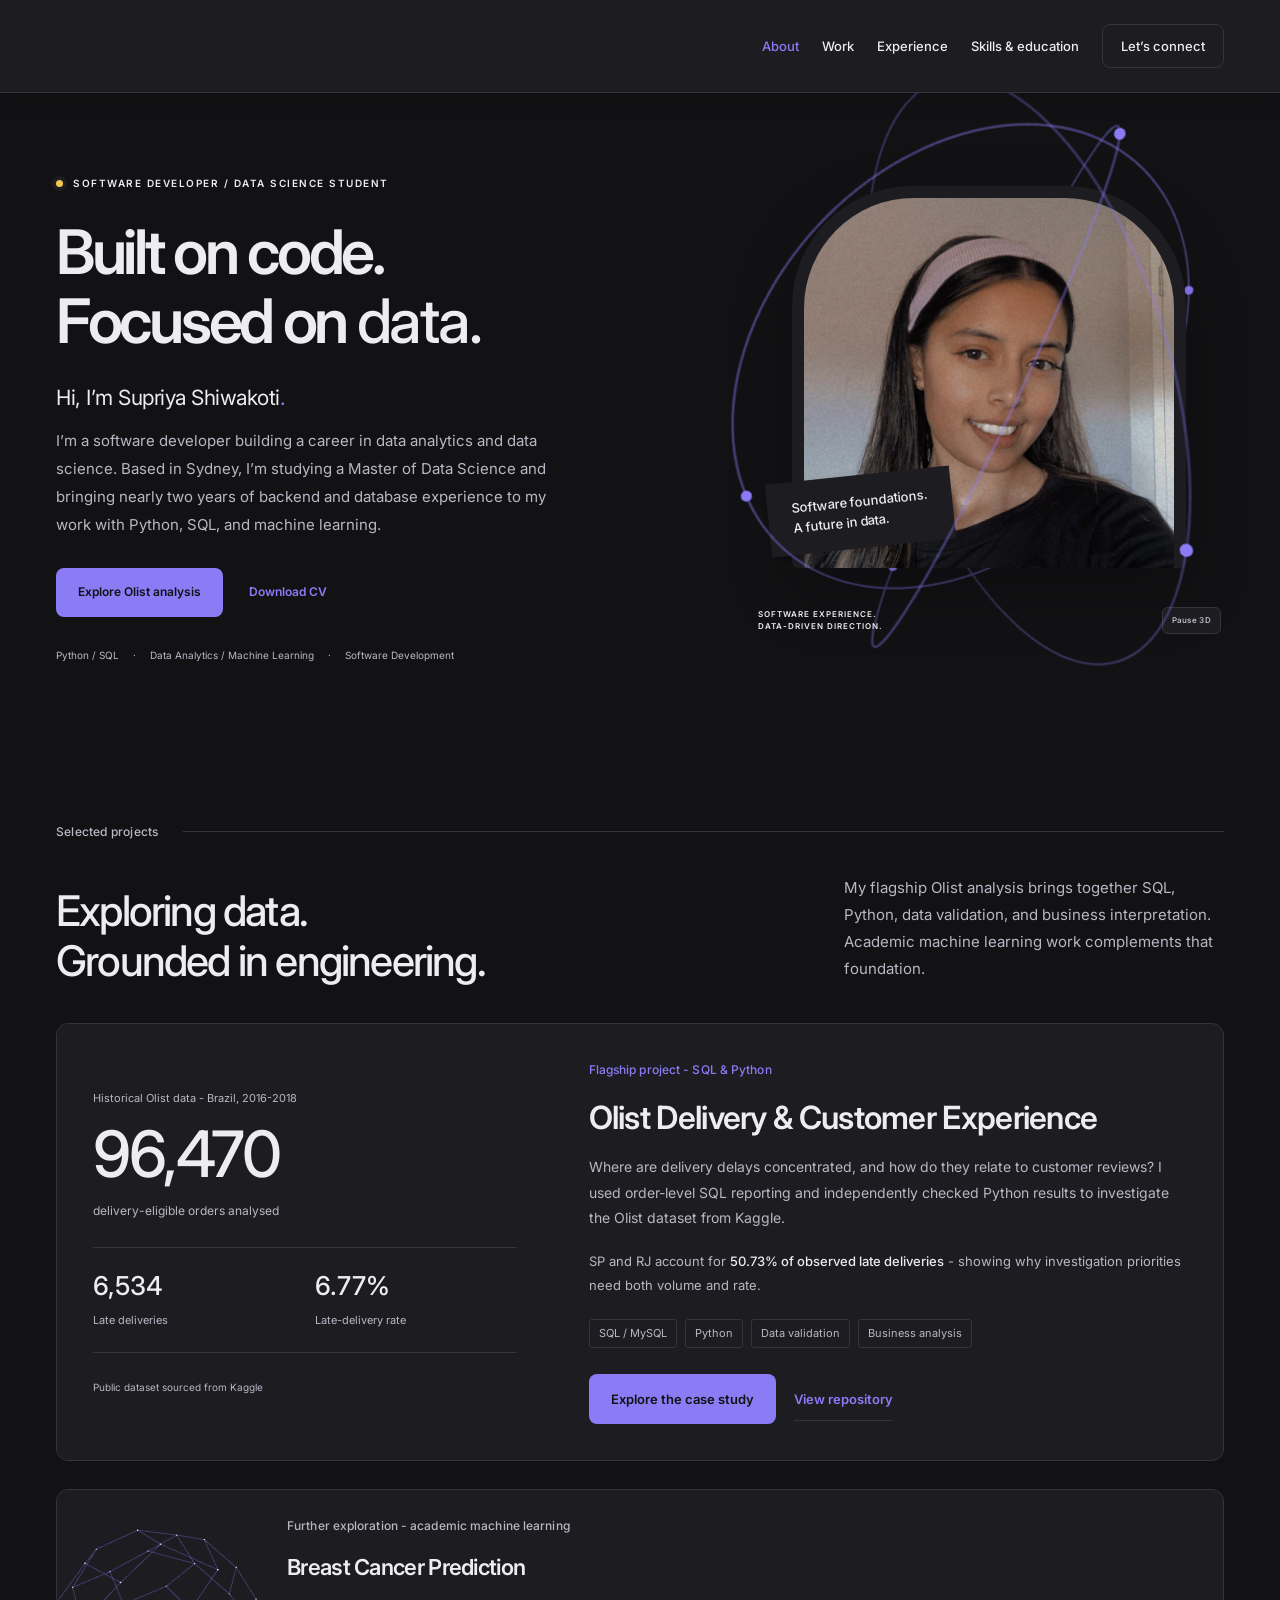
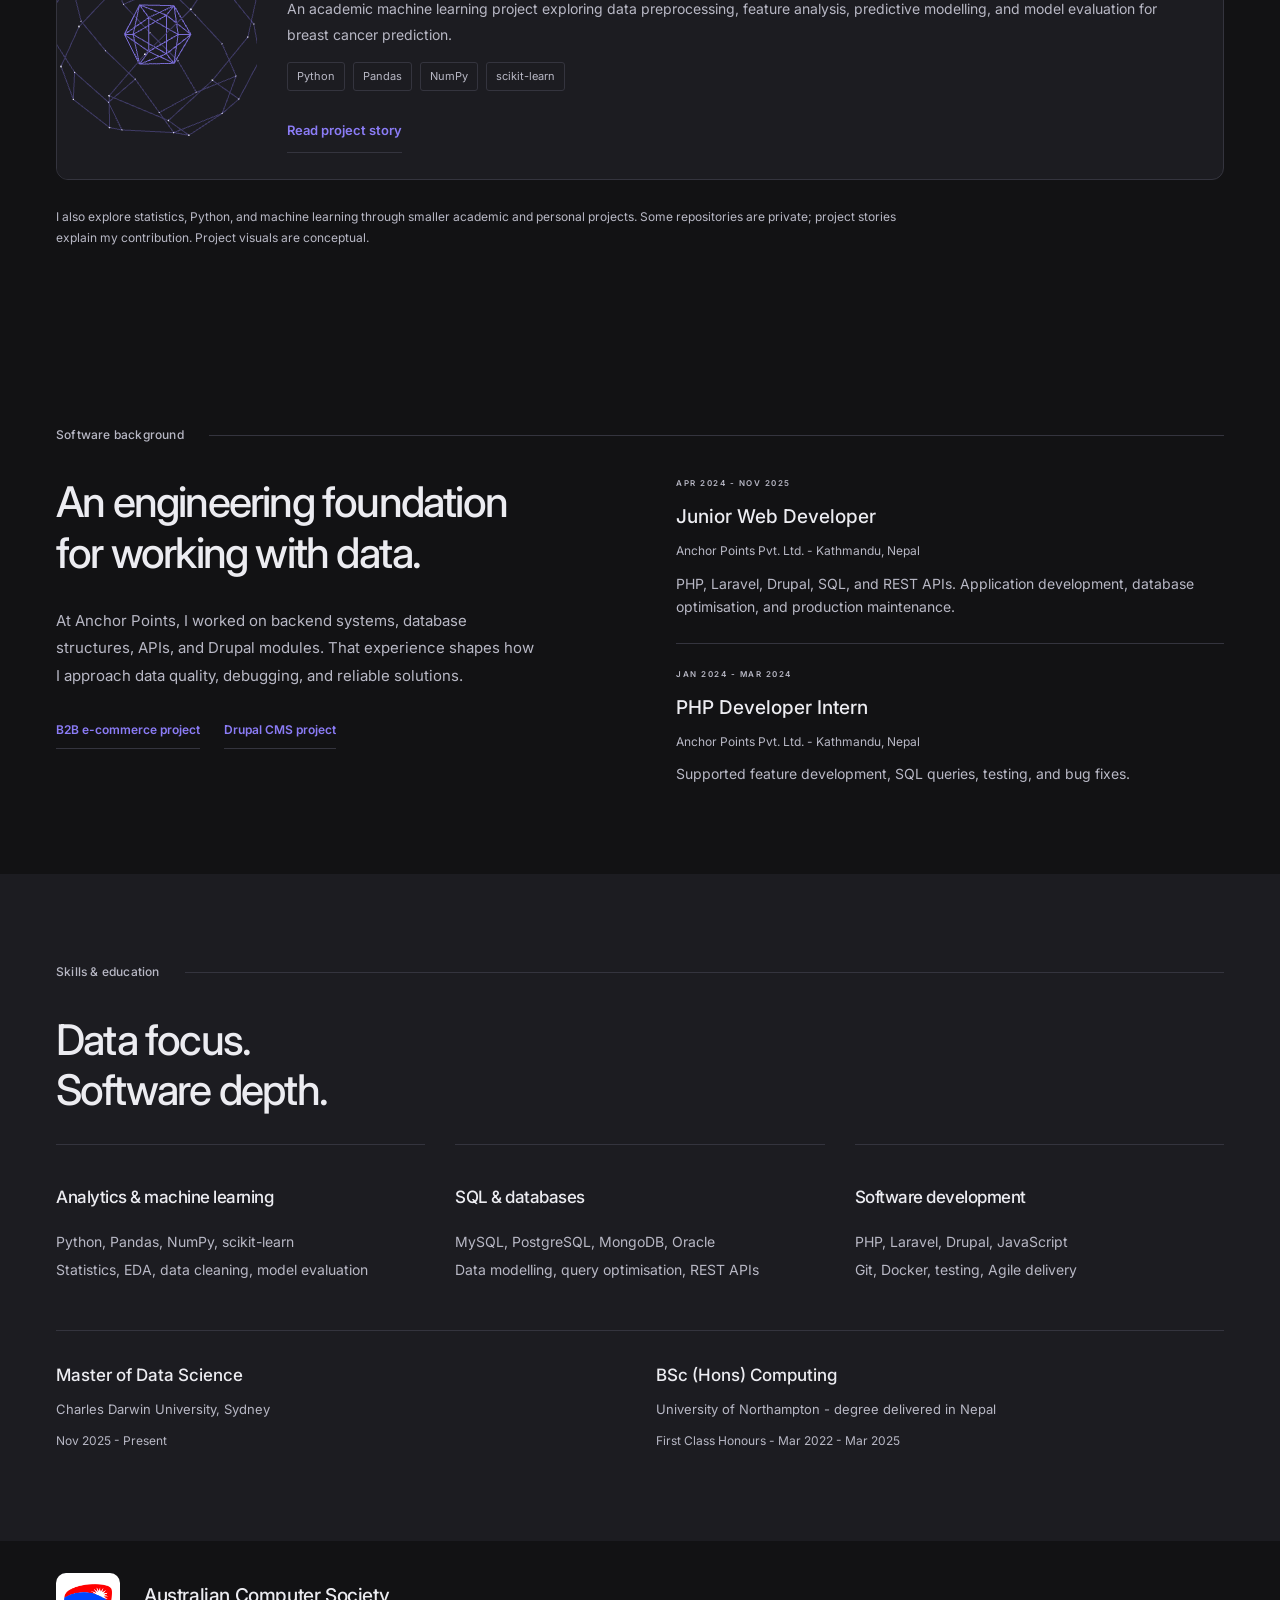
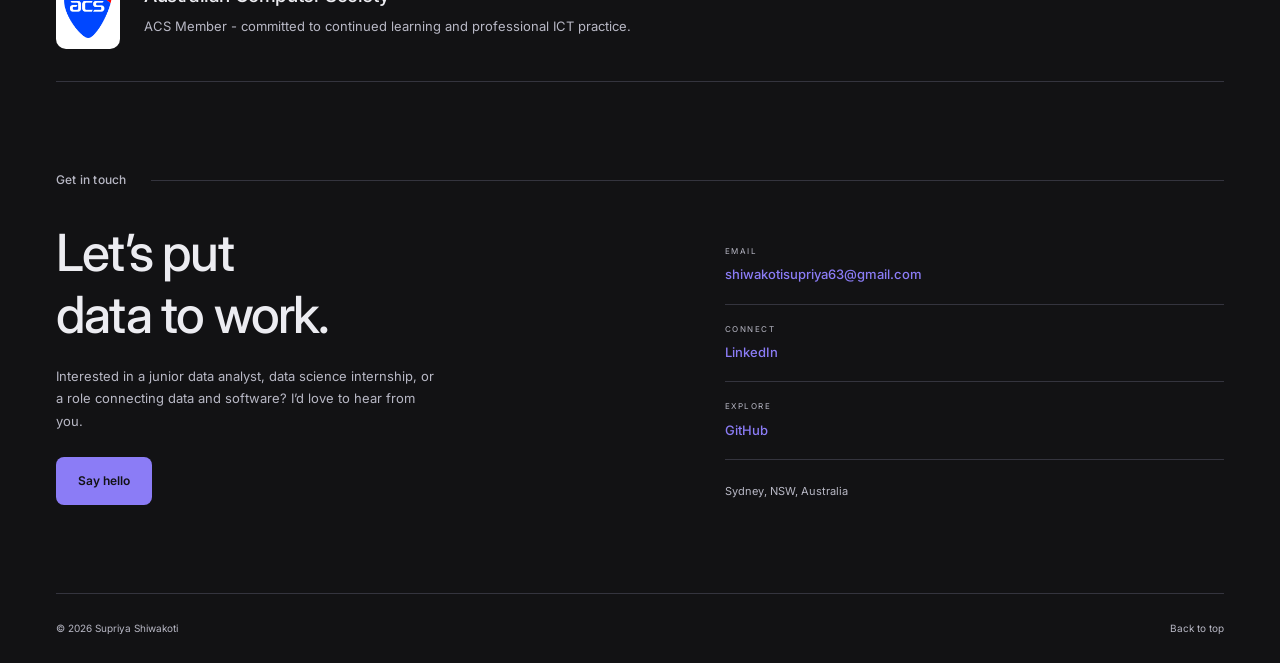
==== commit 3160da73: "project modified" ====
--- a/index.html
+++ b/index.html
@@ -4,20 +4,20 @@
 <meta charset="utf-8"><meta name="theme-color" content="#121214"><meta name="viewport" content="width=device-width, initial-scale=1">
 <title>Supriya Shiwakoti - Data Science & Software Development</title>
 <meta name="description" content="Software developer building a career in data analytics and data science. Sydney-based Master of Data Science student with experience in SQL, databases, APIs and backend development.">
-<meta property="og:type" content="website"><meta property="og:title" content="Supriya Shiwakoti - Data Science & Software Development"><meta property="og:description" content="Built on code. Focused on data. Explore my data science studies, machine learning project and professional software development experience.">
+<meta property="og:type" content="website"><meta property="og:title" content="Supriya Shiwakoti - Data Science & Software Development"><meta property="og:description" content="Explore my flagship Olist SQL and Python analysis, supported by machine learning studies and professional software development experience.">
 <link rel="icon" href="images/favicon.svg" type="image/svg+xml"><link rel="preconnect" href="https://fonts.googleapis.com">
 <link rel="preconnect" href="https://fonts.gstatic.com" crossorigin>
 <link href="https://fonts.googleapis.com/css2?family=Inter:wght@400;500;600;700;800&amp;display=swap" rel="stylesheet">
-<link rel="stylesheet" href="style.css?v=29-concise-home"><script src="script.js?v=27-polish" defer></script>
+<link rel="stylesheet" href="style.css?v=30-olist-flagship"><script src="script.js?v=27-polish" defer></script>
 <script type="module" src="scene.js?v=24-violet"></script>
 </head>
 <body>
 <a class="skip-link" href="#main">Skip to content</a>
 <header class="site-header"><nav class="nav wrap" aria-label="Main navigation"><button class="menu-toggle" aria-controls="nav-links" aria-expanded="false" hidden>Menu <span aria-hidden="true"><svg class="icon" viewBox="0 0 24 24" width="1em" height="1em" fill="none" stroke="currentColor" stroke-width="1.8" stroke-linecap="round" stroke-linejoin="round" aria-hidden="true" focusable="false"><path d="M12 5V19M5 12H19"/></svg></span></button><div class="nav-links" id="nav-links"><a href="#home">About</a><a href="#projects">Work</a><a href="#experience">Experience</a><a href="#skills">Skills &amp; education</a><a class="nav-contact" href="#contact">Let&#8217;s connect </a></div></nav></header>
 <main id="main">
-<section class="hero wrap" id="home" aria-labelledby="hero-title"><div class="hero-copy"><p class="eyebrow"><span class="status-dot"></span> SOFTWARE DEVELOPER / DATA SCIENCE STUDENT</p><h1 id="hero-title">Built on code.<br>Focused on <em>data.</em></h1><p class="hero-intro">Hi, I&#8217;m Supriya Shiwakoti<span class="accent">.</span></p><p class="hero-description">I&#8217;m a software developer building a career in data analytics and data science. Based in Sydney, I&#8217;m studying a Master of Data Science and bringing nearly two years of backend and database experience to my work with Python, SQL, and machine learning.</p><div class="actions"><a class="button primary" href="#projects">View Projects </a><a class="button text-button" href="resume/Supriya_Shiwakoti_Resume.pdf?v=8" download>Download CV </a></div><div class="hero-note"><span>Python / SQL</span><span>Data Analytics / Machine Learning</span><span>Software Development</span></div></div><figure class="portrait-block"><div class="hero-orbit" data-three-scene="orbit" aria-hidden="true"></div><div class="portrait-frame"><div class="portrait-image"><img src="images/profile.jpg?v=11" alt="Supriya Shiwakoti smiling" width="900" height="1600" fetchpriority="high"><div class="hex-layer" aria-hidden="true"></div></div><span class="portrait-tag">Software foundations.<br>A future in data.</span></div><figcaption><span>SOFTWARE EXPERIENCE.<br>DATA-DRIVEN DIRECTION.</span><button class="scene-toggle" type="button" aria-pressed="false" hidden>Pause 3D</button></figcaption></figure></section>
+<section class="hero wrap" id="home" aria-labelledby="hero-title"><div class="hero-copy"><p class="eyebrow"><span class="status-dot"></span> SOFTWARE DEVELOPER / DATA SCIENCE STUDENT</p><h1 id="hero-title">Built on code.<br>Focused on <em>data.</em></h1><p class="hero-intro">Hi, I&#8217;m Supriya Shiwakoti<span class="accent">.</span></p><p class="hero-description">I&#8217;m a software developer building a career in data analytics and data science. Based in Sydney, I&#8217;m studying a Master of Data Science and bringing nearly two years of backend and database experience to my work with Python, SQL, and machine learning.</p><div class="actions"><a class="button primary" href="olist-delivery-analysis.html">Explore Olist analysis</a><a class="button text-button" href="resume/Supriya_Shiwakoti_Resume.pdf?v=8" download>Download CV </a></div><div class="hero-note"><span>Python / SQL</span><span>Data Analytics / Machine Learning</span><span>Software Development</span></div></div><figure class="portrait-block"><div class="hero-orbit" data-three-scene="orbit" aria-hidden="true"></div><div class="portrait-frame"><div class="portrait-image"><img src="images/profile.jpg?v=11" alt="Supriya Shiwakoti smiling" width="900" height="1600" fetchpriority="high"><div class="hex-layer" aria-hidden="true"></div></div><span class="portrait-tag">Software foundations.<br>A future in data.</span></div><figcaption><span>SOFTWARE EXPERIENCE.<br>DATA-DRIVEN DIRECTION.</span><button class="scene-toggle" type="button" aria-pressed="false" hidden>Pause 3D</button></figcaption></figure></section>
 
-<section class="work-section" id="projects" aria-labelledby="work-title"><div class="section wrap"><div class="section-label"><span>Selected projects</span><span class="line"></span></div><div class="section-heading"><h2 id="work-title">Exploring data.<br><em>Grounded in engineering.</em></h2><p>Explore a SQL analysis with verified findings and an academic machine learning project, followed by the software experience behind my engineering foundation.</p></div><div class="projects data-projects"><article class="project-card"><div class="project-art analysis-preview" aria-hidden="true"><span>Delivery performance</span><strong>6.77%</strong><span>late deliveries</span><div class="preview-baseline"></div><small>Historical Olist data - Brazil</small></div><div class="project-body"><div class="project-kicker"><span>SQL &amp; Python analysis</span></div><h3>Delivery &amp; Customer Experience</h3><p>Analysing the Olist dataset from Kaggle to investigate delivery delays, regional differences, and customer reviews using SQL and independently checked Python results.</p><ul class="tags" aria-label="Technologies"><li>SQL</li><li>MySQL</li><li>Python</li><li>Data validation</li></ul><div class="project-actions"><a class="inline-link" href="olist-delivery-analysis.html">Read analysis &amp; findings</a></div></div></article><article class="project-card"><div class="project-art forecast" aria-hidden="true"><div class="project-three" data-three-scene="network"></div><svg viewBox="0 0 500 230" fill="none"><path class="chart-grid" d="M25 45H475M25 100H475M25 155H475M25 210H475M80 25V210M170 25V210M260 25V210M350 25V210M440 25V210"/><path class="chart-area" d="M25 185L70 160L115 177L160 110L205 130L250 90L295 108L340 60L385 77L430 35L475 45V210H25Z"/><path class="chart-line" d="M25 185L70 160L115 177L160 110L205 130L250 90L295 108L340 60L385 77L430 35L475 45"/><circle cx="340" cy="60" r="6" fill="#8B7CF6"/></svg></div><div class="project-body"><div class="project-kicker"><span>Academic machine learning</span></div><h3>Breast Cancer Prediction</h3><p>An academic machine learning project exploring data preprocessing, feature analysis, predictive modelling, and model evaluation for breast cancer prediction.</p><ul class="tags" aria-label="Technologies"><li>Python</li><li>Pandas</li><li>NumPy</li><li>scikit-learn</li></ul><div class="project-actions"><a class="inline-link" href="breast-cancer-prediction.html">Read project story</a></div></div></article></div><p class="project-footnote">I also explore statistics, Python, and machine learning through smaller academic and personal projects. Some repositories are private; project stories explain my contribution. Project visuals are conceptual.</p></div></section>
+<section class="work-section" id="projects" aria-labelledby="work-title"><div class="section wrap"><div class="section-label"><span>Selected projects</span><span class="line"></span></div><div class="section-heading"><h2 id="work-title">Exploring data.<br><em>Grounded in engineering.</em></h2><p>My flagship Olist analysis brings together SQL, Python, data validation, and business interpretation. Academic machine learning work complements that foundation.</p></div><div class="projects data-projects"><article class="project-card flagship-project" aria-labelledby="flagship-title"><div class="project-art analysis-preview flagship-preview"><span>Historical Olist data - Brazil, 2016-2018</span><strong>96,470</strong><span>delivery-eligible orders analysed</span><div class="flagship-preview-stats"><div><b>6,534</b><span>Late deliveries</span></div><div><b>6.77%</b><span>Late-delivery rate</span></div></div><small>Public dataset sourced from Kaggle</small></div><div class="project-body"><div class="project-kicker"><span>Flagship project - SQL &amp; Python</span></div><h3 id="flagship-title">Olist Delivery &amp; Customer Experience</h3><p>Where are delivery delays concentrated, and how do they relate to customer reviews? I used order-level SQL reporting and independently checked Python results to investigate the Olist dataset from Kaggle.</p><p class="flagship-takeaway">SP and RJ account for <strong>50.73% of observed late deliveries</strong> - showing why investigation priorities need both volume and rate.</p><ul class="tags" aria-label="Technologies"><li>SQL / MySQL</li><li>Python</li><li>Data validation</li><li>Business analysis</li></ul><div class="project-actions"><a class="button primary" href="olist-delivery-analysis.html">Explore the case study</a><a class="inline-link" href="https://github.com/shiwakotisupriya/olist" target="_blank" rel="noopener noreferrer">View repository</a></div></div></article><article class="project-card secondary-data-project"><div class="project-art forecast" aria-hidden="true"><div class="project-three" data-three-scene="network"></div><svg viewBox="0 0 500 230" fill="none"><path class="chart-grid" d="M25 45H475M25 100H475M25 155H475M25 210H475M80 25V210M170 25V210M260 25V210M350 25V210M440 25V210"/><path class="chart-area" d="M25 185L70 160L115 177L160 110L205 130L250 90L295 108L340 60L385 77L430 35L475 45V210H25Z"/><path class="chart-line" d="M25 185L70 160L115 177L160 110L205 130L250 90L295 108L340 60L385 77L430 35L475 45"/><circle cx="340" cy="60" r="6" fill="#8B7CF6"/></svg></div><div class="project-body"><div class="project-kicker"><span>Further exploration - academic machine learning</span></div><h3>Breast Cancer Prediction</h3><p>An academic machine learning project exploring data preprocessing, feature analysis, predictive modelling, and model evaluation for breast cancer prediction.</p><ul class="tags" aria-label="Technologies"><li>Python</li><li>Pandas</li><li>NumPy</li><li>scikit-learn</li></ul><div class="project-actions"><a class="inline-link" href="breast-cancer-prediction.html">Read project story</a></div></div></article></div><p class="project-footnote">I also explore statistics, Python, and machine learning through smaller academic and personal projects. Some repositories are private; project stories explain my contribution. Project visuals are conceptual.</p></div></section>
 <section class="section wrap" id="experience" aria-labelledby="experience-title">
 <div class="section-label"><span>Software background</span><span class="line"></span></div>
 <div class="background-grid"><div><h2 id="experience-title">An engineering foundation<br>for <em>working with data.</em></h2><p>At Anchor Points, I worked on backend systems, database structures, APIs, and Drupal modules. That experience shapes how I approach data quality, debugging, and reliable solutions.</p><div class="software-links"><a class="inline-link" href="b2b-ecommerce.html">B2B e-commerce project</a><a class="inline-link" href="enterprise-drupal.html">Drupal CMS project</a></div></div>
--- a/style.css
+++ b/style.css
@@ -1385,3 +1385,34 @@
  .membership-compact h2 { font-size: 17px; }
  .membership-compact p { font-size: 12px; }
 }
+
+/* Olist is the flagship; supporting exploration takes less visual space. */
+.data-projects { grid-template-columns: 1fr; }
+.project-card.flagship-project { display: grid; grid-template-columns: .85fr 1.15fr; }
+.flagship-preview { height: 100%; min-height: 380px; padding: 36px; justify-content: center; gap: 10px; }
+.flagship-preview > strong { font-size: clamp(40px, 5vw, 66px); }
+.flagship-preview > span:first-child { font-size: 11px; }
+.flagship-preview-stats { display: grid; grid-template-columns: 1fr 1fr; width: 100%; gap: 20px; margin-block: 16px; padding-block: 20px; border-block: 1px solid var(--border); }
+.flagship-preview-stats b { display: block; font-size: 26px; font-weight: 500; line-height: 1.4; }
+.flagship-preview-stats span { font-size: 11px; color: var(--muted); }
+.flagship-project .project-body { padding: 36px; }
+.flagship-project .project-kicker { color: var(--accent); }
+.flagship-project .project-body h3 { font-size: clamp(24px, 2.7vw, 32px); letter-spacing: -.7px; }
+.project-body .flagship-takeaway { margin-top: 18px; font-size: 13px; color: var(--muted); }
+.flagship-takeaway strong { color: var(--ink); font-weight: 500; }
+.flagship-project .button { font-size: 13px; }
+.project-card.secondary-data-project { display: grid; grid-template-columns: 200px 1fr; }
+.secondary-data-project .project-art { height: 100%; min-height: 220px; }
+.secondary-data-project .project-body { padding: 26px 30px; }
+.secondary-data-project .project-body h3 { font-size: 22px; }
+.secondary-data-project .tags { margin-block: 14px; }
+@media (max-width: 760px) {
+ .project-card.flagship-project { grid-template-columns: 1fr; }
+ .flagship-preview { min-height: 0; padding: 28px; gap: 8px; }
+ .flagship-preview > strong { font-size: 48px; }
+ .flagship-preview-stats { margin-block: 12px; padding-block: 14px; }
+ .flagship-project .project-body { padding: 26px; }
+ .project-card.secondary-data-project { grid-template-columns: 1fr; }
+ .secondary-data-project .project-art { height: 160px; min-height: 0; }
+ .secondary-data-project .project-body { padding: 24px; }
+}
